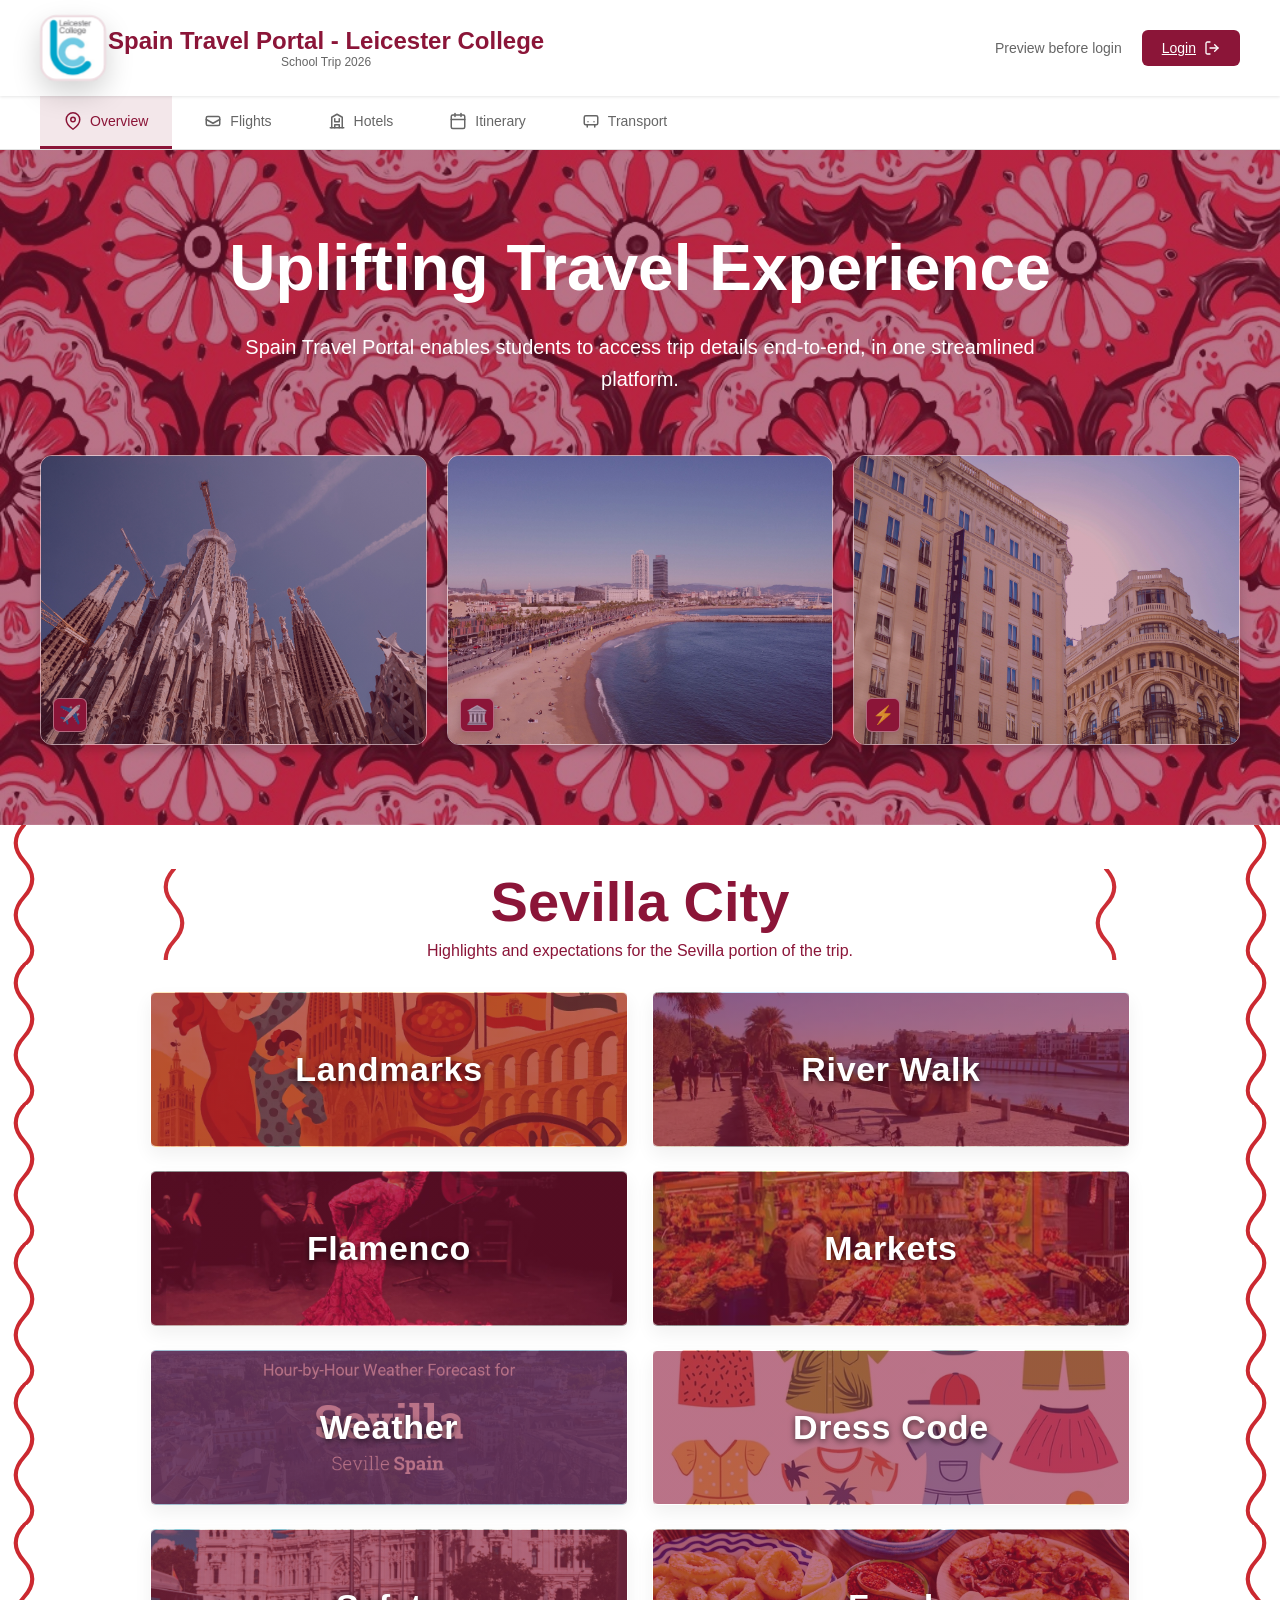
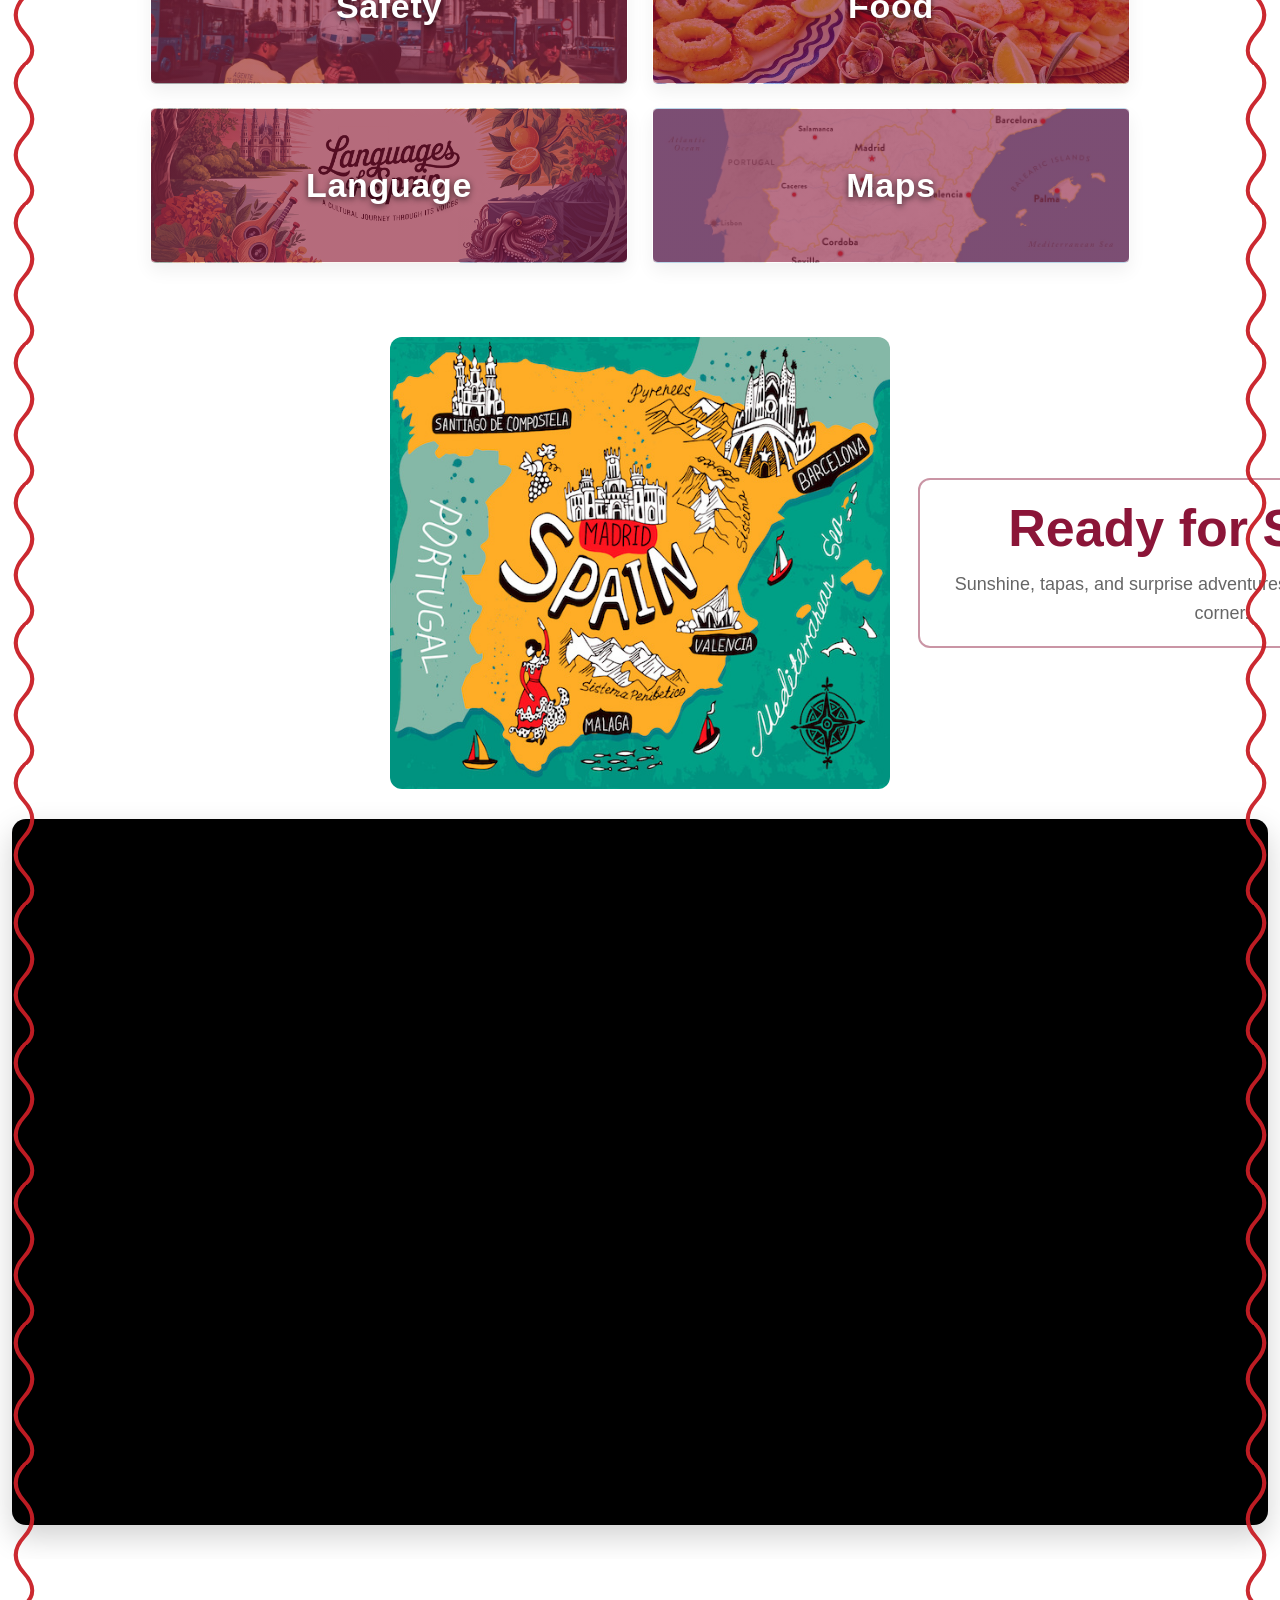
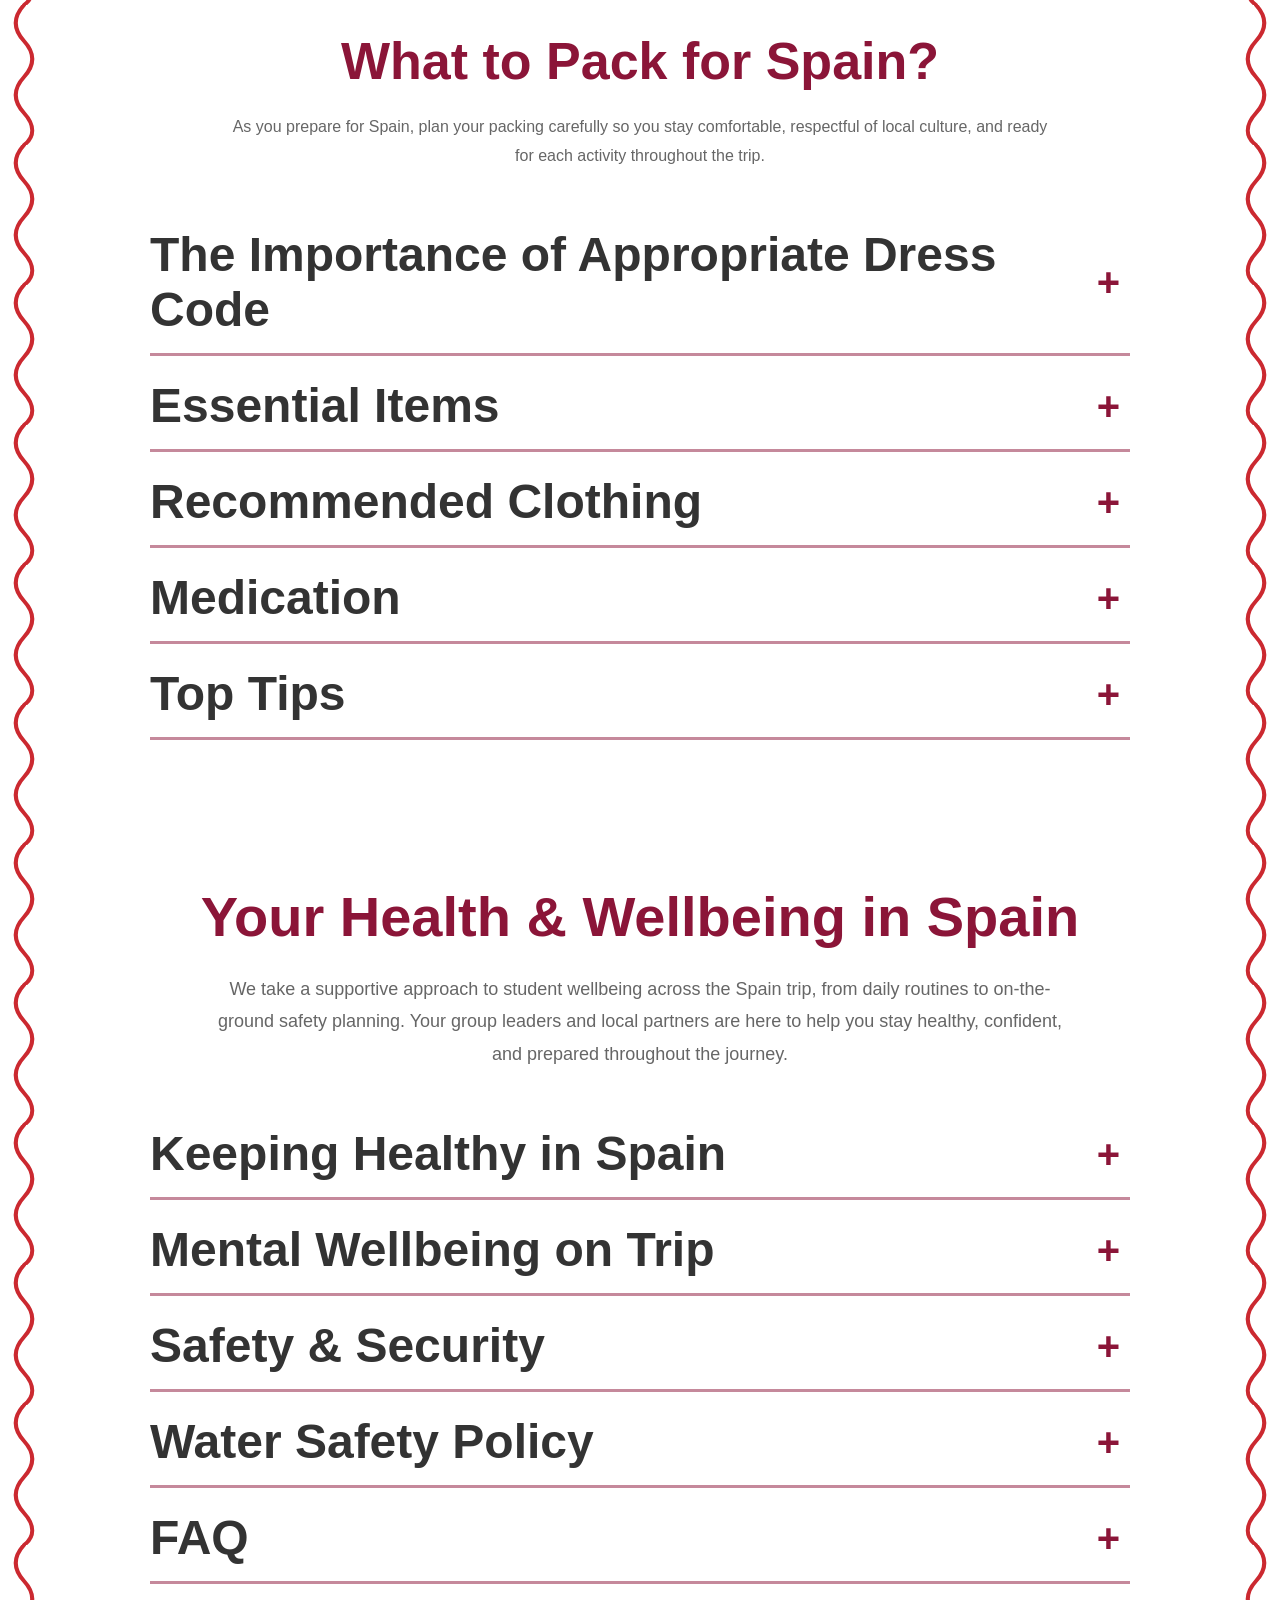
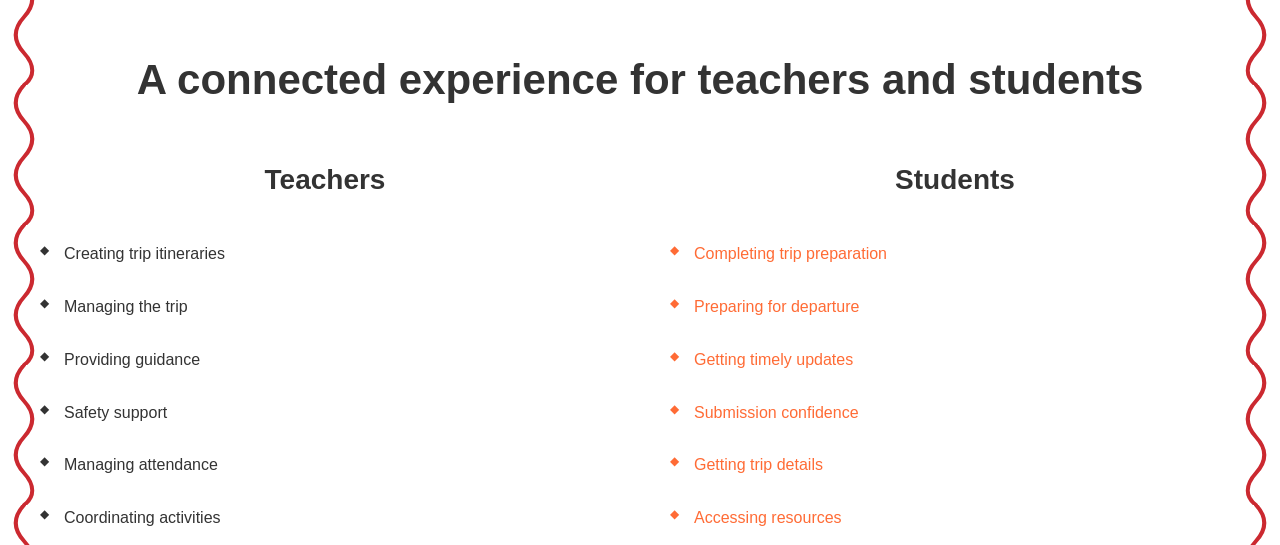
==== index.html @ a5a1e56f "Merge branch 'main' of https://github.com/184ladno/gvrdgd" ====
<!DOCTYPE html>
<!DOCTYPE html>
<html lang="en">
<head>
    <meta charset="UTF-8">
    <meta name="viewport" content="width=device-width, initial-scale=1.0">
    <title>Spain Travel Portal - Preview</title>
    <link rel="stylesheet" href="styles.css">
</head>
<body class="portal-page public-portal">
    <header class="portal-header">
        <div class="header-left">
            <div class="logo">
                <img class="logo-image" src="pictures/LC%20Logo.JPG" alt="LC Logo">
                <div class="logo-text">
                    <h2>Spain Travel Portal - Leicester College</h2>
                    <p>School Trip 2026</p>
                </div>
            </div>
        </div>
        <div class="header-right">
            <span class="welcome-text">Preview before login</span>
            <a class="logout-button" href="login.html">
                Login
                <svg viewBox="0 0 24 24" fill="none" xmlns="http://www.w3.org/2000/svg">
                    <path d="M9 21H5C4.46957 21 3.96086 20.7893 3.58579 20.4142C3.21071 20.0391 3 19.5304 3 19V5C3 4.46957 3.21071 3.96086 3.58579 3.58579C3.96086 3.21071 4.46957 3 5 3H9" stroke="currentColor" stroke-width="2" stroke-linecap="round" stroke-linejoin="round"/>
                    <path d="M16 17L21 12L16 7" stroke="currentColor" stroke-width="2" stroke-linecap="round" stroke-linejoin="round"/>
                    <path d="M21 12H9" stroke="currentColor" stroke-width="2" stroke-linecap="round" stroke-linejoin="round"/>
                </svg>
            </a>
        </div>
    </header>

    <nav class="portal-nav">
        <button class="nav-item active" data-page="overview">
            <svg viewBox="0 0 24 24" fill="none" xmlns="http://www.w3.org/2000/svg">
                <path d="M21 10C21 17 12 23 12 23C12 23 3 17 3 10C3 7.61305 3.94821 5.32387 5.63604 3.63604C7.32387 1.94821 9.61305 1 12 1C14.3869 1 16.6761 1.94821 18.364 3.63604C20.0518 5.32387 21 7.61305 21 10Z" stroke="currentColor" stroke-width="2" stroke-linecap="round" stroke-linejoin="round"/>
                <path d="M12 13C13.6569 13 15 11.6569 15 10C15 8.34315 13.6569 7 12 7C10.3431 7 9 8.34315 9 10C9 11.6569 10.3431 13 12 13Z" stroke="currentColor" stroke-width="2" stroke-linecap="round" stroke-linejoin="round"/>
            </svg>
            Overview
        </button>
        <button class="nav-item" data-page="flights">
            <svg viewBox="0 0 24 24" fill="none" xmlns="http://www.w3.org/2000/svg">
                <path d="M21 16V8C21 6.9 20.1 6 19 6H5C3.9 6 3 6.9 3 8V16C3 17.1 3.9 18 5 18H19C20.1 18 21 17.1 21 16Z" stroke="currentColor" stroke-width="2" stroke-linecap="round" stroke-linejoin="round"/>
                <path d="M3 10L12 15L21 10" stroke="currentColor" stroke-width="2" stroke-linecap="round" stroke-linejoin="round"/>
            </svg>
            Flights
        </button>
        <button class="nav-item" data-page="hotels">
            <svg viewBox="0 0 24 24" fill="none" xmlns="http://www.w3.org/2000/svg">
                <path d="M3 21H21" stroke="currentColor" stroke-width="2" stroke-linecap="round" stroke-linejoin="round"/>
                <path d="M5 21V7L12 3L19 7V21" stroke="currentColor" stroke-width="2" stroke-linecap="round" stroke-linejoin="round"/>
                <path d="M9 9V13H15V9" stroke="currentColor" stroke-width="2" stroke-linecap="round" stroke-linejoin="round"/>
                <path d="M9 21V17H15V21" stroke="currentColor" stroke-width="2" stroke-linecap="round" stroke-linejoin="round"/>
            </svg>
            Hotels
        </button>
        <button class="nav-item" data-page="itinerary">
            <svg viewBox="0 0 24 24" fill="none" xmlns="http://www.w3.org/2000/svg">
                <rect x="3" y="4" width="18" height="18" rx="2" stroke="currentColor" stroke-width="2" stroke-linecap="round" stroke-linejoin="round"/>
                <path d="M16 2V6" stroke="currentColor" stroke-width="2" stroke-linecap="round" stroke-linejoin="round"/>
                <path d="M8 2V6" stroke="currentColor" stroke-width="2" stroke-linecap="round" stroke-linejoin="round"/>
                <path d="M3 10H21" stroke="currentColor" stroke-width="2" stroke-linecap="round" stroke-linejoin="round"/>
            </svg>
            Itinerary
        </button>
        <button class="nav-item" data-page="transport">
            <svg viewBox="0 0 24 24" fill="none" xmlns="http://www.w3.org/2000/svg">
                <rect x="3" y="5" width="18" height="12" rx="2" stroke="currentColor" stroke-width="2" stroke-linecap="round" stroke-linejoin="round"/>
                <path d="M7 17V20" stroke="currentColor" stroke-width="2" stroke-linecap="round" stroke-linejoin="round"/>
                <path d="M17 17V20" stroke="currentColor" stroke-width="2" stroke-linecap="round" stroke-linejoin="round"/>
                <circle cx="8" cy="13" r="1" fill="currentColor"/>
                <circle cx="16" cy="13" r="1" fill="currentColor"/>
            </svg>
            Transport
        </button>
    </nav>

    <main class="portal-main">
        <div id="overview" class="page-content active">
            <section class="hero-section">
                <div class="hero-content">
                    <h1 class="hero-title">Uplifting Travel Experience</h1>
                    <p class="hero-subtitle">Spain Travel Portal enables students to access trip details end-to-end, in one streamlined platform.</p>
                </div>

                <div class="image-grid">
                    <div class="grid-image">
                        <img src="images/spain.jpg" alt="Spain">
                        <button class="image-icon green-icon popup-trigger" type="button" data-title="Spain Highlights" data-body="Spain offers a mix of iconic architecture, historic cities, cultural experiences, and natural beauty, with top highlights including Barcelona, Madrid, Andalusia, and the northern coast.">✈️</button>
                    </div>
                    <div class="grid-image">
                        <img src="images/barcelona.jpg" alt="Barcelona">
                        <button class="image-icon blue-icon popup-trigger" type="button" data-title="Barcelona" data-body="Barcelona's highlights blend striking architecture, historic neighborhoods, vibrant markets, and sun-soaked beaches, offering visitors a rich cultural and sensory experience.Barcelona is Spain's most visited city, and it's not hard to see why – the historic capital of Catalonia is packed with galleries, museums, attractions and an incredible food scene. Set between the mountains and sea, the city is celebrated for its unique architecture, thriving nightlife and urban beaches. Start planning your visit with our guide to the best things to do in Barcelona.">🏛️</button>
                    </div>
                    <div class="grid-image">
                        <img src="images/madrid.jpg" alt="Madrid">
                        <button class="image-icon yellow-icon popup-trigger" type="button" data-title="Madrid" data-body="Madrid offers a wealth of cultural, historical, and artistic attractions beyond football, making it a vibrant destination for museums, royal palaces, and picturesque neighborhoods.">⚡</button>
                    </div>
                </div>
            </section>

            <section class="sevilla-section">
                <div class="page-header">
                    <h1>Sevilla City</h1>
                    <p>Highlights and expectations for the Sevilla portion of the trip.</p>
                </div>
                <div class="sevilla-actions">
                    <button class="sevilla-button landmarks-button popup-trigger" type="button" data-title="Sevilla Landmarks" data-body="">Landmarks</button>
                    <button class="sevilla-button river-walk-button popup-trigger" type="button" data-title="River Walk" data-body="Walking the river is also a journey through Seville’s history, seeing how the river shaped trade, exploration, and urban development. Highlights include the departure point for Magellan’s circumnavigation of the Earth, as well as traces of Islamic, Roman, and Christian heritage along the banks.&#10;The Guadalquivir River is central to Seville’s history, dating back to Roman times when it was known as Betis and helped establish the city as a major trade hub. Walking along the river allows visitors to experience both Seville’s rich heritage and its vibrant modern life, with opportunities to see architecture spanning from Arab fortresses to 20th-century urban developments ">River Walk</button>
                    <button class="sevilla-button flamenco-button popup-trigger" type="button" data-title="Flamenco" data-body="Today, flamenco continues to evolve globally, mixing traditional and modern styles, but it remains a living cultural expression of passion, identity, and human emotion, celebrated for its vibrant music, dance, and rhythm.💃🏻" data-video="https://www.youtube.com/watch?v=sFUC5ROtN8M">Flamenco</button>
                    <button class="sevilla-button markets-button popup-trigger" type="button" data-title="Markets" data-body="Seville's markets offer a vibrant mix of local produce, crafts, and culinary delights, providing a glimpse into the city's rich culture and daily life." data-link="https://visit-seville.com/a-guide-to-the-best-markets-in-seville/" data-link-text="A day of shopping at Spain’s most famous street markets">Markets</button>
                    <button class="sevilla-button weather-button popup-trigger" type="button" data-title="Weather" data-body="Seville experiences summer highs of 35–40°C (95–104°F) and mild winters averaging 16–18°C (60–64°F) during the day. Rainfall is mostly in autumn and winter, totaling around 500 mm (20 inches) annually, while summers are almost rain-free. The city enjoys over 3,000 hours of sunshine per year, making it one of Europe’s sunniest locations. Humidity is low in summer, giving a dry heat, and higher in winter. Spring and autumn are the most comfortable seasons for outdoor activities, while summer can be extremely hot." data-link="https://www.sunheron.com/europe/spain/andalusia/seville-weather-climate/" data-link-text="Track the weather hour by hour!">Weather</button>
                    <button class="sevilla-button dress-code-button popup-trigger" type="button" data-title="Dress Code" data-body="• Workwear – you must wear your work boots trousers/ overalls, PPE for your placement. If your visit is in the summer, then work shorts can be worn&#10;• Outside of work make sure you keep your tops on especially when you are out and about. You can take tops off if you are at the beach.&#10;• If visiting religious buildings make sure that you have your shoulders covered ">Dress Code</button>
                    <button class="sevilla-button safety-button popup-trigger" type="button" data-title="Safety" data-body="Spain has low rates of violent crime, but petty theft such as pickpocketing and bag-snatching occurs in tourist areas, particularly in cities like Barcelona, Madrid, and Seville&#10; To stay safe:&#10; Keep valuables in a secure money belt or inside jacket pocket.&#10;Avoid leaving bags unattended at restaurants, airports, or public transport.&#10;Be aware of scams, including fake police or taxis &#10;Blend in with locals to avoid drawing attention as a tourist." data-emergency="Dial 112 for emergencies anywhere in Spain; 091 for police and 061 for ambulance.">Safety</button>
                    <button class="sevilla-button food-button popup-trigger" type="button" data-title="Food" data-body="Working in small groups is a really good way to make your money go further. Below is a list of example easy meals you can make in your apartments or the hostels. For cooking ideas and simple recipes use the BBC food website."  data-image1="images/food/stir-fry.jpg" data-image2="images/food/pizza.jpg" data-image3="images/food/pesto-pasta.jpg" data-image4="images/food/fajitas.jpg" data-image5="images/food/bolognaise.jpg" data-link="https://www.bbc.co.uk/food/collections/quick_dinner_recipes">Food</button>
                    <button class="sevilla-button language-button popup-trigger" type="button" data-title="Language" data-body="Spanish key phrases to learn:&#10;• Hello – Hola&#10;• Please – Por favour&#10;• Thank you – Gracias&#10;• Goodbye – Adios&#10;• I want – Yo quiero&#10;• How much – Cuanto cuesta ." data-link="https://www.duolingo.com/course/es/en/Learn-Spanish" data-link-text="Learn Spanish with duolingo">Language</button>
                    <button class="sevilla-button maps-button popup-trigger" type="button" data-title="Maps" data-body="Use the shared map pin for check-ins, do not forget to share your location with your teachers and friends">Maps</button>
                </div>
            </section>

            <section class="ready-spain-section">
                <div class="ready-spain-container">
                    <div class="ready-spain-image">
                        <img src="images/shutterstock_383523706-copia.jpg" alt="Ready for Spain">
                    </div>
                    <div class="ready-spain-text">
                        <h2>Ready for Spain?</h2>
                        <p class="ready-spain-note">Sunshine, tapas, and surprise adventures are waiting around every corner.</p>
                    </div>
                </div>
            </section>

            <section class="ready-video-section">
                <div class="ready-video-container">
                    <iframe
                        src="https://www.youtube.com/embed/4Inp_cUxwKo?start=176"
                        title="Spain Travel Video"
                        loading="lazy"
                        allow="accelerometer; autoplay; clipboard-write; encrypted-media; gyroscope; picture-in-picture; web-share"
                        referrerpolicy="strict-origin-when-cross-origin"
                        allowfullscreen>
                    </iframe>
                </div>
            </section>

            <section class="packing-guide-section">
                <div class="packing-guide-container">
                    <h2>What to Pack for Spain?</h2>
                    <p class="packing-guide-intro">As you prepare for Spain, plan your packing carefully so you stay comfortable, respectful of local culture, and ready for each activity throughout the trip.</p>

                    <details class="packing-item">
                        <summary>The Importance of Appropriate Dress Code</summary>
                        <div class="packing-item-content">
                            <p>Choose modest and practical clothing for school activities and cultural visits. Bring layers so you can adapt from cooler mornings to warmer afternoons.</p>
                        </div>
                    </details>

                    <details class="packing-item">
                        <summary>Essential Items</summary>
                        <div class="packing-item-content">
                            <p>• Toothpaste<br>• Toothbrush<br>• Deodorant<br>• Towels x2 (one for beach one for shower)<br>• Suncream and after-sun<br>• Shampoo and conditioner<br>• Shower gel/wash<br>• Mosquito repellent and afterbite<br>• Brush/comb<br>• Face wash<br>• Personal products<br>• Medication </p>
                        </div>
                    </details>

                    <details class="packing-item">
                        <summary>Recommended Clothing</summary>
                        <div class="packing-item-content">
                            <p>• Underwear<br>• Socks<br>• Work clothes<br>• Shorts (depending on the time of year)<br>• Tops (bring a variety depending on the time of year you are travelling)<br>• Bottoms<br>• Sleepwear<br>• Jumpers/hoodies (depending on the time of the year)<br>• Jacket<br>• Swimwear<br>• Hat<br>• Trainers<br>• Sliders/flip-flops </p>
                        </div>
                    </details>

                    <details class="packing-item">
                        <summary>Medication</summary>
                        <div class="packing-item-content">
                            <p>Carry prescribed medication in original packaging and keep a copy of medical details and emergency contacts with you.</p>
                        </div>
                    </details>

                    <details class="packing-item">
                        <summary>Top Tips</summary>
                        <div class="packing-item-content">
                            <p>Pack light, label your belongings, keep valuables secure, and prepare one checklist before departure day.</p>
                        </div>
                    </details>
                </div>
            </section>

            <section class="spain-wellbeing-section">
                <div class="spain-wellbeing-container">
                    <h2>Your Health &amp; Wellbeing in Spain</h2>
                    <p class="spain-wellbeing-intro">We take a supportive approach to student wellbeing across the Spain trip, from daily routines to on-the-ground safety planning. Your group leaders and local partners are here to help you stay healthy, confident, and prepared throughout the journey.</p>

                    <details class="spain-wellbeing-item">
                        <summary>Keeping Healthy in Spain</summary>
                        <div class="spain-wellbeing-item-content">
                            <p>Stay hydrated, use sun protection, and keep a steady sleep routine so you can enjoy each activity with energy and focus.</p>
                        </div>
                    </details>

                    <details class="spain-wellbeing-item">
                        <summary>Mental Wellbeing on Trip</summary>
                        <div class="spain-wellbeing-item-content">
                            <p>Travel can feel intense at times. Speak with staff early if you feel overwhelmed so we can provide support and practical guidance.</p>
                        </div>
                    </details>

                    <details class="spain-wellbeing-item">
                        <summary>Safety &amp; Security</summary>
                        <div class="spain-wellbeing-item-content">
                            <p>Keep valuables secure, stay with your group, and follow meeting points and check-in times shared by your trip leaders.</p>
                        </div>
                    </details>

                    <details class="spain-wellbeing-item">
                        <summary>Water Safety Policy</summary>
                        <div class="spain-wellbeing-item-content">
                            <p>Only join approved water-based activities with supervision, and always follow local guidance and instructor safety rules.</p>
                        </div>
                    </details>

                    <details class="spain-wellbeing-item">
                        <summary>FAQ</summary>
                        <div class="spain-wellbeing-item-content">
                            <p>Questions about medication, wellbeing support, or daily procedures can be raised anytime with staff before and during the trip.</p>
                        </div>
                    </details>
                </div>
            </section>

            <section class="connected-section">
                <h2 class="section-heading">A connected experience for teachers and students</h2>
                <div class="two-columns">
                    <div class="column teachers-column">
                        <h3>Teachers</h3>
                        <ul class="feature-list">
                            <li>Creating trip itineraries</li>
                            <li>Managing the trip</li>
                            <li>Providing guidance</li>
                            <li>Safety support</li>
                            <li>Managing attendance</li>
                            <li>Coordinating activities</li>
                        </ul>
                    </div>
                    <div class="column students-column">
                        <h3>Students</h3>
                        <ul class="feature-list">
                            <li>Completing trip preparation</li>
                            <li>Preparing for departure</li>
                            <li>Getting timely updates</li>
                            <li>Submission confidence</li>
                            <li>Getting trip details</li>
                            <li>Accessing resources</li>
                        </ul>
                    </div>
                </div>
            </section>
        </div>

        <div id="flights" class="page-content">
            <div class="page-header">
                <h1>Flight Details</h1>
                <p>Your complete flight itinerary for the Spain School Trip 2026</p>
            </div>

            <div class="flights-container">
                <div class="flight-card">
                    <div class="flight-header">
                        <div class="flight-icon blue">
                            <svg viewBox="0 0 24 24" fill="none" xmlns="http://www.w3.org/2000/svg">
                                <path d="M21 16V8C21 6.9 20.1 6 19 6H5C3.9 6 3 6.9 3 8V16C3 17.1 3.9 18 5 18H19C20.1 18 21 17.1 21 16Z" stroke="currentColor" stroke-width="2" stroke-linecap="round" stroke-linejoin="round"/>
                                <path d="M3 10L12 15L21 10" stroke="currentColor" stroke-width="2" stroke-linecap="round" stroke-linejoin="round"/>
                            </svg>
                        </div>
                        <div class="flight-title">
                            <h2>Outbound Flight</h2>
                            <p class="flight-date">June 15, 2026</p>
                        </div>
                    </div>
                    <div class="flight-details">
                        <div class="flight-route">
                            <div class="route-point">
                                <div class="route-time">09:30</div>
                                <div class="route-location">
                                    <strong>London Heathrow (LHR)</strong>
                                    <p>Terminal 5</p>
                                </div>
                            </div>
                            <div class="route-line">
                                <div class="route-duration">2h 35m</div>
                            </div>
                            <div class="route-point">
                                <div class="route-time">13:05</div>
                                <div class="route-location">
                                    <strong>Barcelona El Prat (BCN)</strong>
                                    <p>Terminal 1</p>
                                </div>
                            </div>
                        </div>
                        <div class="flight-info">
                            <div class="info-item">
                                <span class="info-label">Flight Number:</span>
                                <span class="info-value">BA 478</span>
                            </div>
                            <div class="info-item">
                                <span class="info-label">Aircraft:</span>
                                <span class="info-value">Airbus A320</span>
                            </div>
                            <div class="info-item">
                                <span class="info-label">Seat Assignment:</span>
                                <span class="info-value">Check-in opens 24h before</span>
                            </div>
                        </div>
                    </div>
                </div>

                <div class="flight-card">
                    <div class="flight-header">
                        <div class="flight-icon orange">
                            <svg viewBox="0 0 24 24" fill="none" xmlns="http://www.w3.org/2000/svg">
                                <path d="M21 16V8C21 6.9 20.1 6 19 6H5C3.9 6 3 6.9 3 8V16C3 17.1 3.9 18 5 18H19C20.1 18 21 17.1 21 16Z" stroke="currentColor" stroke-width="2" stroke-linecap="round" stroke-linejoin="round"/>
                                <path d="M3 10L12 15L21 10" stroke="currentColor" stroke-width="2" stroke-linecap="round" stroke-linejoin="round"/>
                            </svg>
                        </div>
                        <div class="flight-title">
                            <h2>Return Flight</h2>
                            <p class="flight-date">June 22, 2026</p>
                        </div>
                    </div>
                    <div class="flight-details">
                        <div class="flight-route">
                            <div class="route-point">
                                <div class="route-time">20:20</div>
                                <div class="route-location">
                                    <strong>Madrid Barajas (MAD)</strong>
                                    <p>Terminal 4</p>
                                </div>
                            </div>
                            <div class="route-line">
                                <div class="route-duration">2h 25m</div>
                            </div>
                            <div class="route-point">
                                <div class="route-time">22:45</div>
                                <div class="route-location">
                                    <strong>London Heathrow (LHR)</strong>
                                    <p>Terminal 5</p>
                                </div>
                            </div>
                        </div>
                        <div class="flight-info">
                            <div class="info-item">
                                <span class="info-label">Flight Number:</span>
                                <span class="info-value">BA 491</span>
                            </div>
                            <div class="info-item">
                                <span class="info-label">Aircraft:</span>
                                <span class="info-value">Airbus A320</span>
                            </div>
                            <div class="info-item">
                                <span class="info-label">Seat Assignment:</span>
                                <span class="info-value">Check-in opens 24h before</span>
                            </div>
                        </div>
                    </div>
                </div>
            </div>

            <div class="flight-notes">
                <h3>Important Flight Information</h3>
                <ul>
                    <li>Please arrive at the airport at least 3 hours before departure</li>
                    <li>Online check-in opens 24 hours before your flight</li>
                    <li>Baggage allowance: 1 carry-on bag (max 10kg) + 1 checked bag (max 23kg)</li>
                    <li>All students must travel with valid ID (passport or national ID card)</li>
                </ul>
            </div>
        </div>

        <div id="hotels" class="page-content">
            <div class="page-header">
                <h1>Hotel Accommodation</h1>
                <p>Your accommodation details for Barcelona and Madrid</p>
            </div>

            <div class="hotels-container">
                <div class="hotel-card">
                    <div class="hotel-image barcelona-hotel" style="background-image: url('images/barcelona.jpg');"></div>
                    <div class="hotel-content">
                        <div class="hotel-header">
                            <div class="hotel-icon purple">
                                <svg viewBox="0 0 24 24" fill="none" xmlns="http://www.w3.org/2000/svg">
                                    <path d="M3 21H21" stroke="currentColor" stroke-width="2" stroke-linecap="round" stroke-linejoin="round"/>
                                    <path d="M5 21V7L12 3L19 7V21" stroke="currentColor" stroke-width="2" stroke-linecap="round" stroke-linejoin="round"/>
                                    <path d="M9 9V13H15V9" stroke="currentColor" stroke-width="2" stroke-linecap="round" stroke-linejoin="round"/>
                                    <path d="M9 21V17H15V21" stroke="currentColor" stroke-width="2" stroke-linecap="round" stroke-linejoin="round"/>
                                </svg>
                            </div>
                            <div>
                                <h2>Hotel Barcelona Center</h2>
                                <p class="hotel-location">Barcelona, Spain</p>
                            </div>
                        </div>
                        <div class="hotel-details">
                            <div class="hotel-period">
                                <strong>Stay Period:</strong> June 15 - June 18, 2026 (3 nights)
                            </div>
                            <div class="hotel-info-grid">
                                <div class="hotel-info-item">
                                    <span class="info-label">Address:</span>
                                    <span class="info-value">Carrer de la Diputació, 142, 08015 Barcelona</span>
                                </div>
                                <div class="hotel-info-item">
                                    <span class="info-label">Check-in:</span>
                                    <span class="info-value">15:00</span>
                                </div>
                                <div class="hotel-info-item">
                                    <span class="info-label">Check-out:</span>
                                    <span class="info-value">11:00</span>
                                </div>
                                <div class="hotel-info-item">
                                    <span class="info-label">Room Type:</span>
                                    <span class="info-value">Triple rooms (3 students per room)</span>
                                </div>
                                <div class="hotel-info-item">
                                    <span class="info-label">Amenities:</span>
                                    <span class="info-value">Free WiFi, Breakfast included, 24/7 reception</span>
                                </div>
                                <div class="hotel-info-item">
                                    <span class="info-label">Contact:</span>
                                    <span class="info-value">+34 93 123 4567</span>
                                </div>
                            </div>
                        </div>
                    </div>
                </div>

                <div class="hotel-card">
                    <div class="hotel-image madrid-hotel" style="background-image: url('images/madrid.jpg');"></div>
                    <div class="hotel-content">
                        <div class="hotel-header">
                            <div class="hotel-icon purple">
                                <svg viewBox="0 0 24 24" fill="none" xmlns="http://www.w3.org/2000/svg">
                                    <path d="M3 21H21" stroke="currentColor" stroke-width="2" stroke-linecap="round" stroke-linejoin="round"/>
                                    <path d="M5 21V7L12 3L19 7V21" stroke="currentColor" stroke-width="2" stroke-linecap="round" stroke-linejoin="round"/>
                                    <path d="M9 9V13H15V9" stroke="currentColor" stroke-width="2" stroke-linecap="round" stroke-linejoin="round"/>
                                    <path d="M9 21V17H15V21" stroke="currentColor" stroke-width="2" stroke-linecap="round" stroke-linejoin="round"/>
                                </svg>
                            </div>
                            <div>
                                <h2>Hotel Madrid Central</h2>
                                <p class="hotel-location">Madrid, Spain</p>
                            </div>
                        </div>
                        <div class="hotel-details">
                            <div class="hotel-period">
                                <strong>Stay Period:</strong> June 18 - June 22, 2026 (4 nights)
                            </div>
                            <div class="hotel-info-grid">
                                <div class="hotel-info-item">
                                    <span class="info-label">Address:</span>
                                    <span class="info-value">Calle de Gran Vía, 45, 28013 Madrid</span>
                                </div>
                                <div class="hotel-info-item">
                                    <span class="info-label">Check-in:</span>
                                    <span class="info-value">15:00</span>
                                </div>
                                <div class="hotel-info-item">
                                    <span class="info-label">Check-out:</span>
                                    <span class="info-value">11:00</span>
                                </div>
                                <div class="hotel-info-item">
                                    <span class="info-label">Room Type:</span>
                                    <span class="info-value">Triple rooms (3 students per room)</span>
                                </div>
                                <div class="hotel-info-item">
                                    <span class="info-label">Amenities:</span>
                                    <span class="info-value">Free WiFi, Breakfast included, Fitness center</span>
                                </div>
                                <div class="hotel-info-item">
                                    <span class="info-label">Contact:</span>
                                    <span class="info-value">+34 91 987 6543</span>
                                </div>
                            </div>
                        </div>
                    </div>
                </div>
            </div>

            <div class="hotel-notes">
                <h3>Hotel Guidelines</h3>
                <ul>
                    <li>Room assignments will be provided upon check-in</li>
                    <li>Breakfast is served daily from 7:00 AM to 10:00 AM</li>
                    <li>Quiet hours are from 10:00 PM to 7:00 AM</li>
                    <li>All rooms include private bathrooms and air conditioning</li>
                    <li>Lost key replacement fee: €25</li>
                </ul>
            </div>
        </div>

        <div id="itinerary" class="page-content">
            <div class="page-header">
                <h1>Daily Itinerary</h1>
                <p>Your complete day-by-day schedule for the Spain School Trip 2026</p>
            </div>

            <div class="itinerary-container">
                <div class="itinerary-day">
                    <div class="day-header">
                        <div class="day-number">Day 1</div>
                        <div class="day-info">
                            <h2>June 15 - Arrival in Barcelona</h2>
                            <p>Travel Day</p>
                        </div>
                    </div>
                    <div class="day-schedule">
                        <div class="schedule-item">
                            <div class="schedule-time">09:30</div>
                            <div class="schedule-content">
                                <strong>Departure from London Heathrow</strong>
                                <p>Flight BA 478 to Barcelona</p>
                            </div>
                        </div>
                        <div class="schedule-item">
                            <div class="schedule-time">13:05</div>
                            <div class="schedule-content">
                                <strong>Arrival in Barcelona</strong>
                                <p>Transfer to Hotel Barcelona Center</p>
                            </div>
                        </div>
                        <div class="schedule-item">
                            <div class="schedule-time">15:00</div>
                            <div class="schedule-content">
                                <strong>Hotel Check-in</strong>
                                <p>Room assignments and orientation</p>
                            </div>
                        </div>
                        <div class="schedule-item">
                            <div class="schedule-time">18:00</div>
                            <div class="schedule-content">
                                <strong>Welcome Dinner</strong>
                                <p>Group dinner at hotel restaurant</p>
                            </div>
                        </div>
                    </div>
                </div>

                <div class="itinerary-day">
                    <div class="day-header">
                        <div class="day-number">Day 2</div>
                        <div class="day-info">
                            <h2>June 16 - Barcelona City Tour</h2>
                            <p>Gothic Quarter & Sagrada Familia</p>
                        </div>
                    </div>
                    <div class="day-schedule">
                        <div class="schedule-item">
                            <div class="schedule-time">08:00</div>
                            <div class="schedule-content">
                                <strong>Breakfast</strong>
                                <p>Hotel restaurant</p>
                            </div>
                        </div>
                        <div class="schedule-item">
                            <div class="schedule-time">09:30</div>
                            <div class="schedule-content">
                                <strong>Gothic Quarter Walking Tour</strong>
                                <p>Guided tour of historic Barcelona</p>
                            </div>
                        </div>
                        <div class="schedule-item">
                            <div class="schedule-time">14:00</div>
                            <div class="schedule-content">
                                <strong>Lunch Break</strong>
                                <p>Free time for lunch</p>
                            </div>
                        </div>
                        <div class="schedule-item">
                            <div class="schedule-time">15:30</div>
                            <div class="schedule-content">
                                <strong>Sagrada Familia Visit</strong>
                                <p>Guided tour of Gaudí's masterpiece</p>
                            </div>
                        </div>
                        <div class="schedule-item">
                            <div class="schedule-time">19:00</div>
                            <div class="schedule-content">
                                <strong>Dinner</strong>
                                <p>Group dinner</p>
                            </div>
                        </div>
                    </div>
                </div>

                <div class="itinerary-day">
                    <div class="day-header">
                        <div class="day-number">Day 3</div>
                        <div class="day-info">
                            <h2>June 17 - Park Güell & Camp Nou</h2>
                            <p>Gaudí & Football</p>
                        </div>
                    </div>
                    <div class="day-schedule">
                        <div class="schedule-item">
                            <div class="schedule-time">08:00</div>
                            <div class="schedule-content">
                                <strong>Breakfast</strong>
                                <p>Hotel restaurant</p>
                            </div>
                        </div>
                        <div class="schedule-item">
                            <div class="schedule-time">10:00</div>
                            <div class="schedule-content">
                                <strong>Park Güell</strong>
                                <p>Explore Gaudí's colorful park</p>
                            </div>
                        </div>
                        <div class="schedule-item">
                            <div class="schedule-time">14:00</div>
                            <div class="schedule-content">
                                <strong>Lunch</strong>
                                <p>Free time</p>
                            </div>
                        </div>
                        <div class="schedule-item">
                            <div class="schedule-time">16:00</div>
                            <div class="schedule-content">
                                <strong>Camp Nou Stadium Tour</strong>
                                <p>FC Barcelona museum and stadium</p>
                            </div>
                        </div>
                        <div class="schedule-item">
                            <div class="schedule-time">18:00</div>
                            <div class="schedule-content">
                                <strong>Barceloneta Beach</strong>
                                <p>Relaxation time at the beach</p>
                            </div>
                        </div>
                        <div class="schedule-item">
                            <div class="schedule-time">21:00</div>
                            <div class="schedule-content">
                                <strong>Magic Fountain Show</strong>
                                <p>Evening light and music show</p>
                            </div>
                        </div>
                    </div>
                </div>

                <div class="itinerary-day">
                    <div class="day-header">
                        <div class="day-number">Day 4</div>
                        <div class="day-info">
                            <h2>June 18 - Travel to Madrid</h2>
                            <p>High-Speed Train Journey</p>
                        </div>
                    </div>
                    <div class="day-schedule">
                        <div class="schedule-item">
                            <div class="schedule-time">08:00</div>
                            <div class="schedule-content">
                                <strong>Breakfast & Check-out</strong>
                                <p>Hotel Barcelona Center</p>
                            </div>
                        </div>
                        <div class="schedule-item">
                            <div class="schedule-time">10:30</div>
                            <div class="schedule-content">
                                <strong>High-Speed Train to Madrid</strong>
                                <p>AVE train from Barcelona Sants</p>
                            </div>
                        </div>
                        <div class="schedule-item">
                            <div class="schedule-time">13:30</div>
                            <div class="schedule-content">
                                <strong>Arrival in Madrid</strong>
                                <p>Transfer to Hotel Madrid Central</p>
                            </div>
                        </div>
                        <div class="schedule-item">
                            <div class="schedule-time">15:00</div>
                            <div class="schedule-content">
                                <strong>Hotel Check-in</strong>
                                <p>Room assignments</p>
                            </div>
                        </div>
                        <div class="schedule-item">
                            <div class="schedule-time">16:00</div>
                            <div class="schedule-content">
                                <strong>Free Afternoon</strong>
                                <p>Explore Madrid city center</p>
                            </div>
                        </div>
                        <div class="schedule-item">
                            <div class="schedule-time">19:00</div>
                            <div class="schedule-content">
                                <strong>Welcome Dinner</strong>
                                <p>Traditional Spanish cuisine</p>
                            </div>
                        </div>
                    </div>
                </div>

                <div class="itinerary-day">
                    <div class="day-header">
                        <div class="day-number">Day 5</div>
                        <div class="day-info">
                            <h2>June 19 - Royal Palace & Prado Museum</h2>
                            <p>Royal Heritage & Art</p>
                        </div>
                    </div>
                    <div class="day-schedule">
                        <div class="schedule-item">
                            <div class="schedule-time">08:00</div>
                            <div class="schedule-content">
                                <strong>Breakfast</strong>
                                <p>Hotel restaurant</p>
                            </div>
                        </div>
                        <div class="schedule-item">
                            <div class="schedule-time">10:00</div>
                            <div class="schedule-content">
                                <strong>Royal Palace Official Tour</strong>
                                <p>Guided tour of the official residence</p>
                            </div>
                        </div>
                        <div class="schedule-item">
                            <div class="schedule-time">13:00</div>
                            <div class="schedule-content">
                                <strong>Lunch Break</strong>
                                <p>Free time</p>
                            </div>
                        </div>
                        <div class="schedule-item">
                            <div class="schedule-time">15:00</div>
                            <div class="schedule-content">
                                <strong>Prado Museum</strong>
                                <p>World-renowned art collection</p>
                            </div>
                        </div>
                        <div class="schedule-item">
                            <div class="schedule-time">18:00</div>
                            <div class="schedule-content">
                                <strong>Free Evening</strong>
                                <p>Explore Madrid's nightlife</p>
                            </div>
                        </div>
                    </div>
                </div>

                <div class="itinerary-day">
                    <div class="day-header">
                        <div class="day-number">Day 6</div>
                        <div class="day-info">
                            <h2>June 20 - Santiago Bernabéu & Flamenco</h2>
                            <p>Football & Culture</p>
                        </div>
                    </div>
                    <div class="day-schedule">
                        <div class="schedule-item">
                            <div class="schedule-time">08:00</div>
                            <div class="schedule-content">
                                <strong>Breakfast</strong>
                                <p>Hotel restaurant</p>
                            </div>
                        </div>
                        <div class="schedule-item">
                            <div class="schedule-time">10:00</div>
                            <div class="schedule-content">
                                <strong>Santiago Bernabéu Stadium</strong>
                                <p>Real Madrid stadium tour</p>
                            </div>
                        </div>
                        <div class="schedule-item">
                            <div class="schedule-time">14:00</div>
                            <div class="schedule-content">
                                <strong>Lunch</strong>
                                <p>Free time</p>
                            </div>
                        </div>
                        <div class="schedule-item">
                            <div class="schedule-time">16:00</div>
                            <div class="schedule-content">
                                <strong>Free Afternoon</strong>
                                <p>Shopping and exploration</p>
                            </div>
                        </div>
                        <div class="schedule-item">
                            <div class="schedule-time">20:00</div>
                            <div class="schedule-content">
                                <strong>Traditional Flamenco Show</strong>
                                <p>Evening cultural performance</p>
                            </div>
                        </div>
                    </div>
                </div>

                <div class="itinerary-day">
                    <div class="day-header">
                        <div class="day-number">Day 7</div>
                        <div class="day-info">
                            <h2>June 21 - Day Trip to Toledo</h2>
                            <p>Historic City Excursion</p>
                        </div>
                    </div>
                    <div class="day-schedule">
                        <div class="schedule-item">
                            <div class="schedule-time">07:30</div>
                            <div class="schedule-content">
                                <strong>Early Breakfast</strong>
                                <p>Hotel restaurant</p>
                            </div>
                        </div>
                        <div class="schedule-item">
                            <div class="schedule-time">09:00</div>
                            <div class="schedule-content">
                                <strong>Departure for Toledo</strong>
                                <p>Bus journey to historic city</p>
                            </div>
                        </div>
                        <div class="schedule-item">
                            <div class="schedule-time">10:30</div>
                            <div class="schedule-content">
                                <strong>Arrival in Toledo</strong>
                                <p>Guided walking tour</p>
                            </div>
                        </div>
                        <div class="schedule-item">
                            <div class="schedule-time">13:00</div>
                            <div class="schedule-content">
                                <strong>Lunch in Toledo</strong>
                                <p>Traditional Spanish lunch</p>
                            </div>
                        </div>
                        <div class="schedule-item">
                            <div class="schedule-time">15:00</div>
                            <div class="schedule-content">
                                <strong>Free Exploration</strong>
                                <p>Visit Toledo Cathedral, Alcázar</p>
                            </div>
                        </div>
                        <div class="schedule-item">
                            <div class="schedule-time">18:00</div>
                            <div class="schedule-content">
                                <strong>Return to Madrid</strong>
                                <p>Bus journey back</p>
                            </div>
                        </div>
                        <div class="schedule-item">
                            <div class="schedule-time">20:00</div>
                            <div class="schedule-content">
                                <strong>Farewell Dinner</strong>
                                <p>Final group dinner</p>
                            </div>
                        </div>
                    </div>
                </div>

                <div class="itinerary-day">
                    <div class="day-header">
                        <div class="day-number">Day 8</div>
                        <div class="day-info">
                            <h2>June 22 - Departure</h2>
                            <p>Return to London</p>
                        </div>
                    </div>
                    <div class="day-schedule">
                        <div class="schedule-item">
                            <div class="schedule-time">08:00</div>
                            <div class="schedule-content">
                                <strong>Breakfast & Check-out</strong>
                                <p>Hotel Madrid Central</p>
                            </div>
                        </div>
                        <div class="schedule-item">
                            <div class="schedule-time">10:00</div>
                            <div class="schedule-content">
                                <strong>Transfer to Airport</strong>
                                <p>Madrid Barajas Airport</p>
                            </div>
                        </div>
                        <div class="schedule-item">
                            <div class="schedule-time">20:20</div>
                            <div class="schedule-content">
                                <strong>Departure Flight</strong>
                                <p>Flight BA 491 to London</p>
                            </div>
                        </div>
                        <div class="schedule-item">
                            <div class="schedule-time">22:45</div>
                            <div class="schedule-content">
                                <strong>Arrival in London</strong>
                                <p>London Heathrow Airport</p>
                            </div>
                        </div>
                    </div>
                </div>
            </div>
        </div>

        <div id="transport" class="page-content">
            <div class="page-header">
                <h1>Transport Information</h1>
                <p>All local and intercity transport details during your trip</p>
            </div>

            <div class="transport-grid">
                <div class="transport-card">
                    <h2>Intercity Travel</h2>
                    <ul class="transport-list">
                        <li>Route: Barcelona Sants to Madrid Atocha (AVE high-speed train)</li>
                        <li>Departure: June 18 at 10:30</li>
                        <li>Arrival: June 18 at 13:30</li>
                    </ul>
                </div>

                <div class="transport-card">
                    <h2>City Movement</h2>
                    <ul class="transport-list">
                        <li>Primary mode: pre-booked group coach for major activities</li>
                        <li>Walking routes are used for city-center landmarks</li>
                        <li>Students must stay with assigned group and teacher at all times</li>
                    </ul>
                    <div class="transport-video">
                        <iframe
                            src="https://www.youtube.com/embed/fPhkVOWIE_k"
                            title="City Movement Video"
                            loading="lazy"
                            allow="accelerometer; autoplay; clipboard-write; encrypted-media; gyroscope; picture-in-picture; web-share"
                            referrerpolicy="strict-origin-when-cross-origin"
                            allowfullscreen>
                        </iframe>
                    </div>
                </div>

                <div class="transport-card">
                    <h2>Travel Rules</h2>
                    <ul class="transport-list">
                        <li>Be at the departure point at least 10 minutes early</li>
                        <li>Carry passport copy and emergency contact card each day</li>
                        <li>Keep one small day bag only during city movement</li>
                    </ul>
                </div>
            </div>
        </div>
    </main>

    <div class="popup-modal" id="popupModal" aria-hidden="true">
        <div class="popup-backdrop" data-popup-close></div>
        <div class="popup-card" role="dialog" aria-modal="true" aria-labelledby="popupTitle">
            <button class="popup-close" type="button" data-popup-close>Close</button>
            <h3 id="popupTitle"></h3>
            <div class="popup-images">
                <img id="popupImage1" src="" alt="" style="height:100%; border-radius:8px; margin-bottom:12px; display:none;">
                <img id="popupImage2" src="" alt="" style="height:100%; border-radius:8px; margin-bottom:12px; display:none;">
                <img id="popupImage3" src="" alt="" style="height:100%; border-radius:8px; margin-bottom:12px; display:none;">
                <img id="popupImage4" src="" alt="" style="height:100%; border-radius:8px; margin-bottom:12px; display:none;">
                <img id="popupImage5" src="" alt="" style="height:100%; border-radius:8px; margin-bottom:12px; display:none;">
            </div>
            <div id="popupBody"></div>
        </div>
    </div>

    <script src="script.js"></script>
</body>
</html>
---- styles.css ----
* {
    margin: 0;
    padding: 0;
    box-sizing: border-box;
}

body {
    font-family: -apple-system, BlinkMacSystemFont, 'Segoe UI', Roboto, Oxygen, Ubuntu, Cantarell, sans-serif;
    color: #ffffff;
    background-color: #0a0a0a;
    background-image: linear-gradient(rgba(10, 10, 10, 0.45), rgba(10, 10, 10, 0.45)), url('images/the-azulejos-are-the-typical-ornaments-of-portuguese-and-spanish-architecture-and-consist-of-a-richly-decorated-ceramic-tile-W2D25K.jpg');
    background-size: cover;
    background-position: center;
    background-repeat: no-repeat;
    background-attachment: fixed;
    text-align: center;
}

body.portal-page::before,
body.portal-page::after {
    content: '';
    position: absolute;
    top: var(--side-lines-start, 620px);
    bottom: 0;
    width: 36px;
    pointer-events: none;
    z-index: 2500;
    background-image: url("data:image/svg+xml,%3Csvg xmlns='http://www.w3.org/2000/svg' width='28' height='140' viewBox='0 0 28 140'%3E%3Cpath d='M14 0 C3 12 3 24 14 36 C25 48 25 60 14 72 C3 84 3 96 14 108 C25 120 25 132 14 140' fill='none' stroke='%23c81d25' stroke-width='4' stroke-linecap='round'/%3E%3C/svg%3E");
    background-repeat: repeat-y;
    background-size: 28px 140px;
    background-position: center top;
    opacity: 0.95;
}

body.portal-page::before {
    left: 6px;
}

body.portal-page::after {
    right: 6px;
    transform: scaleX(-1);
}

/* Animations */
@keyframes fadeIn {
    from {
        opacity: 0;
    }
    to {
        opacity: 1;
    }
}

@keyframes slideInUp {
    from {
        opacity: 0;
        transform: translateY(30px);
    }
    to {
        opacity: 1;
        transform: translateY(0);
    }
}

@keyframes slideInDown {
    from {
        opacity: 0;
        transform: translateY(-30px);
    }
    to {
        opacity: 1;
        transform: translateY(0);
    }
}

@keyframes slideInLeft {
    from {
        opacity: 0;
        transform: translateX(-30px);
    }
    to {
        opacity: 1;
        transform: translateX(0);
    }
}

@keyframes slideInRight {
    from {
        opacity: 0;
        transform: translateX(30px);
    }
    to {
        opacity: 1;
        transform: translateX(0);
    }
}

@keyframes scaleIn {
    from {
        opacity: 0;
        transform: scale(0.9);
    }
    to {
        opacity: 1;
        transform: scale(1);
    }
}

@keyframes pulse {
    0%, 100% {
        opacity: 1;
    }
    50% {
        opacity: 0.7;
    }
}

@keyframes glow {
    0%, 100% {
        box-shadow: 0 0 20px rgba(195, 177, 225, 0.3);
    }
    50% {
        box-shadow: 0 0 30px rgba(195, 177, 225, 0.6);
    }
}

@keyframes shimmer {
    0% {
        transform: translateX(-100px);
    }
    100% {
        transform: translateX(100px);
    }
}

@keyframes float {
    0%, 100% {
        transform: translateY(0px);
    }
    50% {
        transform: translateY(-10px);
    }
}

@keyframes rotate {
    from {
        transform: rotate(0deg);
    }
    to {
        transform: rotate(360deg);
    }
}

/* Login Page Styles */
.login-page {
    min-height: 100vh;
    background: #ffffff;
    background-image: 
        linear-gradient(90deg, transparent 0%, rgba(139, 21, 56, 0.02) 50%, transparent 100%),
        radial-gradient(circle at 20% 50%, rgba(139, 21, 56, 0.05) 0%, transparent 50%);
    display: flex;
    align-items: center;
    justify-content: center;
    padding: 20px;
    position: relative;
    overflow: hidden;
}

.landing-page {
    display: block;
    overflow-y: auto;
    overflow-x: hidden;
}

.landing-page main {
    position: relative;
    z-index: 1;
}

.login-page::before {
    content: '';
    position: absolute;
    top: 0;
    left: 0;
    right: 0;
    bottom: 0;
    background: 
        repeating-linear-gradient(
            90deg,
            transparent,
            transparent 2px,
            rgba(139, 21, 56, 0.02) 2px,
            rgba(139, 21, 56, 0.02) 4px
        );
    pointer-events: none;
    animation: shimmer 20s linear infinite;
    z-index: 0;
}




.login-container {
    width: 100%;
    max-width: 450px;
    position: relative;
    z-index: 1;
    animation: fadeIn 0.8s ease-out, slideInUp 0.8s ease-out;
}

.login-section {
    display: flex;
    justify-content: center;
    padding: 80px 20px 100px;
    background: #ffffff;
}

.login-card {
    background: #ffffff;
    backdrop-filter: blur(10px);
    border: 1px solid rgba(139, 21, 56, 0.2);
    border-radius: 16px;
    box-shadow: 0 4px 16px rgba(139, 21, 56, 0.1), 0 0 0 1px rgba(139, 21, 56, 0.05);
    padding: 40px;
    text-align: center;
    animation: scaleIn 0.6s ease-out;
}

.login-icon {
    width: 64px;
    height: 64px;
    background: rgba(139, 21, 56, 0.1);
    border: 1px solid rgba(139, 21, 56, 0.3);
    border-radius: 50%;
    display: flex;
    align-items: center;
    justify-content: center;
    margin: 0 auto 24px;
    box-shadow: 0 0 20px rgba(139, 21, 56, 0.2);
    animation: scaleIn 0.8s ease-out 0.2s both, float 3s ease-in-out infinite;
}

.login-icon svg {
    width: 32px;
    height: 32px;
    stroke: #8B1538;
}

.login-title {
    font-size: 28px;
    font-weight: 700;
    color: #8B1538;
    margin-bottom: 8px;
    animation: fadeIn 1s ease-out 0.3s both;
}

.login-subtitle {
    font-size: 14px;
    color: #666;
    margin-bottom: 32px;
    animation: fadeIn 1s ease-out 0.4s both;
}

.login-form {
    text-align: center;
}

.form-group {
    margin-bottom: 24px;
    animation: fadeIn 1s ease-out 0.5s both;
}

.form-group:nth-child(2) {
    animation-delay: 0.6s;
}

.form-group label {
    display: block;
    font-size: 14px;
    font-weight: 500;
    color: #8B1538;
    margin-bottom: 8px;
    text-align: center;
}

.form-group input {
    width: 100%;
    padding: 12px 16px;
    border: 1px solid rgba(139, 21, 56, 0.2);
    border-radius: 8px;
    font-size: 14px;
    background: #ffffff;
    color: #333;
    transition: all 0.3s;
}

.form-group input::placeholder {
    color: #999;
}

.form-group input:focus {
    outline: none;
    border-color: #8B1538;
    background: #ffffff;
    box-shadow: 0 0 0 3px rgba(139, 21, 56, 0.1);
}

.login-button {
    width: 100%;
    padding: 14px;
    background: #8B1538;
    color: #ffffff;
    border: 1px solid #8B1538;
    border-radius: 8px;
    font-size: 16px;
    font-weight: 600;
    cursor: pointer;
    transition: all 0.3s;
    margin-top: 8px;
    animation: fadeIn 1s ease-out 0.7s both;
    position: relative;
    overflow: hidden;
}

.login-button::before {
    content: '';
    position: absolute;
    top: 0;
    left: -100%;
    width: 100%;
    height: 100%;
    background: linear-gradient(90deg, transparent, rgba(255, 255, 255, 0.2), transparent);
    transition: left 0.5s;
}

.login-button:hover::before {
    left: 100%;
}

.login-button:hover {
    background: #6B0F2A;
    border-color: #6B0F2A;
    box-shadow: 0 0 20px rgba(139, 21, 56, 0.3);
}

.demo-text {
    font-size: 12px;
    color: #999;
    margin-top: 24px;
    text-align: center;
}

.explore-section {
    padding: 8px 20px 60px;
    text-align: center;
}

.explore-text {
    font-size: 56px;
    font-weight: 700;
    color: #8B1538;
    line-height: 1.1;
    font-family: Georgia, 'Times New Roman', serif;
}

/* Portal Page Styles */
.portal-page {
    background-color: rgba(255, 255, 255, 0.94);
    min-height: 100vh;
    color: #333;
    position: relative;
}

.portal-header {
    background: #ffffff;
    padding: 20px 40px;
    display: flex;
    justify-content: space-between;
    align-items: center;
    box-shadow: 0 1px 3px rgba(0, 0, 0, 0.1);
    animation: slideInDown 0.6s ease-out;
    position: sticky;
    top: 0;
    z-index: 1000;
}

.header-left {
    display: flex;
    align-items: center;
}

.logo {
    display: flex;
    align-items: center;
    gap: 12px;
}

.logo-icon {
    width: 40px;
    height: 40px;
    color: #8B1538;
}

.logo-image {
    width: 56px;
    height: 56px;
    border-radius: 14px;
    object-fit: cover;
    box-shadow: 0 10px 24px rgba(0, 0, 0, 0.18);
    border: 2px solid rgba(139, 21, 56, 0.15);
    transform: scale(1.18);
    transform-origin: left center;
}

.logo-text h2 {
    font-size: 24px;
    font-weight: 700;
    color: #8B1538;
    margin: 0;
}

.logo-text p {
    font-size: 12px;
    color: #666;
    margin: 0;
}

.header-right {
    display: flex;
    align-items: center;
    gap: 20px;
}

.welcome-text {
    font-size: 14px;
    color: #666;
}

.welcome-text span {
    font-weight: 600;
    color: #333;
}

.logout-button {
    display: flex;
    align-items: center;
    gap: 8px;
    padding: 10px 20px;
    background: #8B1538;
    border: none;
    border-radius: 6px;
    font-size: 14px;
    color: #ffffff;
    cursor: pointer;
    transition: all 0.3s;
    font-weight: 500;
}

.logout-button:hover {
    background: #6B0F2A;
    transform: translateY(-1px);
}

.logout-button svg {
    width: 16px;
    height: 16px;
}

.logout-button:hover {
    background: rgba(255, 255, 255, 0.05);
    color: #ffffff;
    border-color: rgba(195, 177, 225, 0.3);
}

.portal-nav {
    background: #ffffff;
    padding: 0 40px;
    display: flex;
    gap: 8px;
    border-bottom: 1px solid #e0e0e0;
    animation: slideInDown 0.7s ease-out;
}

.nav-item {
    display: flex;
    align-items: center;
    gap: 8px;
    padding: 16px 24px;
    background: transparent;
    border: none;
    border-bottom: 3px solid transparent;
    font-size: 14px;
    font-weight: 500;
    color: #666;
    cursor: pointer;
    transition: all 0.3s;
    position: relative;
    animation: fadeIn 0.8s ease-out;
}

.nav-item:nth-child(1) { animation-delay: 0.1s; }
.nav-item:nth-child(2) { animation-delay: 0.2s; }
.nav-item:nth-child(3) { animation-delay: 0.3s; }
.nav-item:nth-child(4) { animation-delay: 0.4s; }
.nav-item:nth-child(5) { animation-delay: 0.5s; }
.nav-item:nth-child(6) { animation-delay: 0.6s; }

.nav-item svg {
    width: 18px;
    height: 18px;
}

.nav-item:hover {
    color: #8B1538;
    background: rgba(139, 21, 56, 0.05);
}

.nav-item.active {
    color: #8B1538;
    background: rgba(139, 21, 56, 0.1);
    border-bottom-color: #8B1538;
}

.portal-main {
    padding: 0;
    max-width: 100%;
    margin: 0;
}

.page-content {
    display: none;
}

.page-content.active {
    display: block;
    animation: fadeIn 0.5s ease-out;
}

#flights.page-content,
#hotels.page-content {
    padding: 40px;
    background: #ffffff;
}

#personal.page-content,
#reflective.page-content,
#itinerary.page-content,
#transport.page-content {
    padding: 40px;
    background: #ffffff;
}

/* Hero Section */
.hero-section {
    background-color: #8B1538;
    background-image: linear-gradient(rgba(139, 21, 56, 0.6), rgba(139, 21, 56, 0.6)), url('images/bg\,f8f8f8-flat\,750x\,075\,f-pad\,750x1000\,f8f8f8.u2.jpg');
    background-size: cover;
    background-position: center;
    background-repeat: no-repeat;
    padding: 80px 40px;
    color: #ffffff;
    text-align: center;
    position: relative;
}

.landing-header {
    position: absolute;
    top: 24px;
    left: 32px;
    display: flex;
    align-items: center;
    gap: 12px;
    z-index: 1;
}

.landing-logo {
    width: 96px;
    height: 96px;
    border-radius: 20px;
    object-fit: cover;
    box-shadow: 0 10px 24px rgba(0, 0, 0, 0.25);
    border: 2px solid rgba(255, 255, 255, 0.7);
}

.landing-title {
    font-size: 16px;
    font-weight: 600;
    letter-spacing: 0.03em;
}

.hero-content {
    max-width: 1200px;
    margin: 0 auto 60px;
}

.hero-title {
    font-size: 64px;
    font-weight: 700;
    margin-bottom: 24px;
    line-height: 1.2;
    animation: fadeIn 1s ease-out;
}

.hero-subtitle {
    font-size: 20px;
    line-height: 1.6;
    max-width: 800px;
    margin: 0 auto;
    opacity: 0.95;
    animation: fadeIn 1s ease-out 0.2s both;
}

.hero-cta {
    display: inline-flex;
    align-items: center;
    justify-content: center;
    margin-top: 28px;
    padding: 14px 28px;
    border-radius: 999px;
    background: #ffffff;
    color: #8B1538;
    font-size: 16px;
    font-weight: 700;
    text-decoration: none;
    border: 1px solid rgba(255, 255, 255, 0.7);
    box-shadow: 0 12px 30px rgba(0, 0, 0, 0.25);
    transition: transform 0.2s ease, box-shadow 0.2s ease, background 0.2s ease;
    animation: fadeIn 1s ease-out 0.35s both;
}

.hero-cta:hover {
    transform: translateY(-2px);
    box-shadow: 0 16px 36px rgba(0, 0, 0, 0.3);
    background: #fff5f7;
}

.hero-note {
    margin-top: 18px;
    font-size: 28px;
    font-weight: 600;
    line-height: 1.3;
}

.landing-title-section {
    background: #ffffff;
    padding: 32px 20px 44px;
    text-align: center;
}

.landing-title-heading {
    color: #8B1538;
    font-size: 56px;
    font-weight: 800;
    line-height: 1.15;
    letter-spacing: 0.01em;
}

/* Image Grid */
.image-grid {
    display: grid;
    grid-template-columns: repeat(3, 1fr);
    gap: 20px;
    max-width: 1200px;
    margin: 0 auto;
    animation: fadeIn 1s ease-out 0.4s both;
}

.grid-image {
    position: relative;
    border-radius: 12px;
    overflow: hidden;
    aspect-ratio: 4 / 3;
    cursor: pointer;
    border: 1px solid rgba(255, 255, 255, 0.55);
    box-shadow: 0 4px 12px rgba(0, 0, 0, 0.2);
    transition: transform 0.3s ease;
}

.grid-image::after {
    content: '';
    position: absolute;
    inset: 0;
    background: linear-gradient(rgba(139, 21, 56, 0.35), rgba(139, 21, 56, 0.35));
    pointer-events: none;
}

.grid-image:hover {
    transform: translateY(-5px);
}

.grid-image:hover::after {
    background: linear-gradient(rgba(139, 21, 56, 0.25), rgba(139, 21, 56, 0.25));
}

.grid-image img {
    width: 100%;
    height: 100%;
    object-fit: cover;
}

.image-icon {
    position: absolute;
    bottom: 12px;
    left: 12px;
    width: 34px;
    height: 34px;
    border-radius: 6px;
    display: flex;
    align-items: center;
    justify-content: center;
    font-size: 18px;
    background: #8B1538;
    box-shadow: 0 2px 8px rgba(0, 0, 0, 0.2);
    border: 1px solid rgba(255, 255, 255, 0.55);
    color: #ffffff;
    cursor: pointer;
    transition: transform 0.2s ease, box-shadow 0.2s ease, filter 0.2s ease;
}

.image-icon:hover {
    transform: translateY(-1px);
    box-shadow: 0 6px 14px rgba(0, 0, 0, 0.28);
    filter: brightness(1.06);
}

.image-icon:focus-visible {
    outline: 2px solid #ffffff;
    outline-offset: 2px;
}

.green-icon,
.blue-icon,
.yellow-icon {
    background: #8B1538;
    border-color: rgba(255, 255, 255, 0.55);
}

.red-icon { background: #F44336; }

/* Popup Modal */
.popup-modal {
    position: fixed;
    inset: 0;
    display: flex;
    align-items: center;
    justify-content: center;
    opacity: 0;
    pointer-events: none;
    transition: opacity 0.25s ease;
    z-index: 2000;
}

.popup-modal.is-open {
    opacity: 1;
    pointer-events: auto;
}

.popup-backdrop {
    position: absolute;
    inset: 0;
    background: rgba(8, 8, 8, 0.65);
}

.popup-card {
    position: relative;
    width: min(1320px, 99vw);
    padding: 28px;
    border-radius: 16px;
    background: #ffffff;
    border: 2px solid rgba(139, 21, 56, 0.2);
    text-decoration: none;
    color: #333;
    box-shadow: 0 18px 40px rgba(0, 0, 0, 0.3);
    animation: scaleIn 0.25s ease-out;
    z-index: 1;
    text-align: left;
}

.popup-card h3 {
    font-size: 22px;
    margin-bottom: 12px;
}
.popup-images {
    display: flex;
    gap: 8px;
    margin-bottom: 12px;
}

.popup-images img {
    width:100%;
    flex: 1;
    aspect-ratio: 4/3;
    object-fit: cover;
    border-radius: 8px;
}
.popup-card #popupBody {
    font-size: 17px;
    line-height: 1.6;
    color: #555;
    white-space: pre-line;
}

.popup-card .emergency-alert {
    margin-top: 10px;
    padding: 12px 14px;
    border-radius: 10px;
    background: #8B1538;
    color: #ffffff;
    font-size: 20px;
    font-weight: 700;
    line-height: 1.4;
}

.popup-close {
    position: absolute;
    top: 12px;
    right: 12px;
    border: none;
    background: #f3f3f3;
    color: #333;
    padding: 6px 10px;
    border-radius: 999px;
    font-size: 12px;
    cursor: pointer;
}

.popup-close:hover {
    background: #e6e6e6;
}

/* Secure Section */
.secure-section {
    background: #ffffff;
    padding: 80px 40px;
    text-align: center;
    color: #333;
}

.section-heading {
    font-size: 42px;
    font-weight: 700;
    margin-bottom: 24px;
    color: #333;
}

.section-description {
    font-size: 18px;
    line-height: 1.8;
    max-width: 800px;
    margin: 0 auto;
    color: #666;
}

/* Sevilla Section */
.sevilla-section {
    background: #ffffff;
    padding: 44px 40px;
    color: #333;
}

.sevilla-section .page-header {
    margin-bottom: 32px;
    max-width: 980px;
    margin-left: auto;
    margin-right: auto;
    position: relative;
    padding-left: 56px;
    padding-right: 56px;
}

.sevilla-section .page-header::before,
.sevilla-section .page-header::after {
    content: '';
    position: absolute;
    top: 0;
    bottom: 0;
    width: 28px;
    pointer-events: none;
    background-image: url("data:image/svg+xml,%3Csvg xmlns='http://www.w3.org/2000/svg' width='28' height='140' viewBox='0 0 28 140'%3E%3Cpath d='M14 0 C3 12 3 24 14 36 C25 48 25 60 14 72 C3 84 3 96 14 108 C25 120 25 132 14 140' fill='none' stroke='%23c81d25' stroke-width='4' stroke-linecap='round'/%3E%3C/svg%3E");
    background-repeat: repeat-y;
    background-size: 28px 140px;
    background-position: center top;
    opacity: 0.92;
}

.sevilla-section .page-header::before {
    left: 10px;
}

.sevilla-section .page-header::after {
    right: 10px;
    transform: scaleX(-1);
}

.sevilla-section .page-header h1 {
    font-size: 56px;
}

.sevilla-actions {
    display: grid;
    grid-template-columns: repeat(2, minmax(320px, 1fr));
    gap: 24px;
    max-width: 980px;
    margin: 0 auto;
}

.sevilla-button {
    border: 1px solid rgba(139, 21, 56, 0.15);
    background: #ffffff;
    color: #8B1538;
    border-radius: 6px;
    padding: 26px 34px;
    font-weight: 700;
    font-size: 34px;
    min-height: 155px;
    line-height: 1.2;
    letter-spacing: 0.02em;
    text-align: center;
    cursor: pointer;
    box-shadow: 0 8px 18px rgba(0, 0, 0, 0.06);
    transition: transform 0.2s ease, box-shadow 0.2s ease, background 0.2s ease;
}

.sevilla-button:hover {
    transform: translateY(-2px);
    box-shadow: 0 12px 24px rgba(0, 0, 0, 0.1);
    background: #fff5f7;
}

.sevilla-button:focus-visible {
    outline: 2px solid #8B1538;
    outline-offset: 2px;
}

.sevilla-button.weather-button {
    background-image: linear-gradient(rgba(139, 21, 56, 0.6), rgba(139, 21, 56, 0.6)), url('images/cityog.png');
    background-repeat: no-repeat;
    background-position: center;
    background-size: cover;
    color: #ffffff;
    border-color: rgba(255, 255, 255, 0.55);
    text-shadow: 0 2px 6px rgba(0, 0, 0, 0.65);
}

.sevilla-button.weather-button:hover {
    background-image: linear-gradient(rgba(139, 21, 56, 0.5), rgba(139, 21, 56, 0.5)), url('images/cityog.png');
}

.sevilla-button.markets-button {
    background-image: linear-gradient(rgba(139, 21, 56, 0.6), rgba(139, 21, 56, 0.6)), url('images/OIP.webp');
    background-repeat: no-repeat;
    background-position: center;
    background-size: cover;
    color: #ffffff;
    border-color: rgba(255, 255, 255, 0.55);
    text-shadow: 0 2px 6px rgba(0, 0, 0, 0.65);
}

.sevilla-button.markets-button:hover {
    background-image: linear-gradient(rgba(139, 21, 56, 0.5), rgba(139, 21, 56, 0.5)), url('images/OIP.webp');
}

.sevilla-button.food-button {
    background-image: linear-gradient(rgba(139, 21, 56, 0.6), rgba(139, 21, 56, 0.6)), url('images/11-spanish-food-facts-1701166967.jpg');
    background-repeat: no-repeat;
    background-position: center;
    background-size: cover;
    color: #ffffff;
    border-color: rgba(255, 255, 255, 0.55);
    text-shadow: 0 2px 6px rgba(0, 0, 0, 0.65);
}

.sevilla-button.food-button:hover {
    background-image: linear-gradient(rgba(139, 21, 56, 0.5), rgba(139, 21, 56, 0.5)), url('images/11-spanish-food-facts-1701166967.jpg');
}


.sevilla-button.flamenco-button {
    background-image: linear-gradient(rgba(139, 21, 56, 0.6), rgba(139, 21, 56, 0.6)), url('images/R.jpg');
    background-repeat: no-repeat;
    background-position: center;
    background-size: cover;
    color: #ffffff;
    border-color: rgba(255, 255, 255, 0.55);
    text-shadow: 0 2px 6px rgba(0, 0, 0, 0.65);
}

.sevilla-button.flamenco-button:hover {
    background-image: linear-gradient(rgba(139, 21, 56, 0.5), rgba(139, 21, 56, 0.5)), url('images/R.jpg');
}

.sevilla-button.river-walk-button {
    background-image: linear-gradient(rgba(139, 21, 56, 0.6), rgba(139, 21, 56, 0.6)), url('images/What-to-do-in-Seville-Spain-walk-along-the-river.webp');
    background-repeat: no-repeat;
    background-position: center;
    background-size: cover;
    color: #ffffff;
    border-color: rgba(255, 255, 255, 0.55);
    text-shadow: 0 2px 6px rgba(0, 0, 0, 0.65);
}

.sevilla-button.river-walk-button:hover {
    background-image: linear-gradient(rgba(139, 21, 56, 0.5), rgba(139, 21, 56, 0.5)), url('images/What-to-do-in-Seville-Spain-walk-along-the-river.webp');
}

.sevilla-button.language-button {
    background-image: linear-gradient(rgba(139, 21, 56, 0.6), rgba(139, 21, 56, 0.6)), url('images/languages-spoken-in-spain.webp');
    background-repeat: no-repeat;
    background-position: center;
    background-size: cover;
    color: #ffffff;
    border-color: rgba(255, 255, 255, 0.55);
    text-shadow: 0 2px 6px rgba(0, 0, 0, 0.65);
}

.sevilla-button.language-button:hover {
    background-image: linear-gradient(rgba(139, 21, 56, 0.5), rgba(139, 21, 56, 0.5)), url('images/languages-spoken-in-spain.webp');
}

.sevilla-button.maps-button {
    background-image: linear-gradient(rgba(139, 21, 56, 0.6), rgba(139, 21, 56, 0.6)), url('images/map-of-spain-basic.jpg');
    background-repeat: no-repeat;
    background-position: center;
    background-size: cover;
    color: #ffffff;
    border-color: rgba(255, 255, 255, 0.55);
    text-shadow: 0 2px 6px rgba(0, 0, 0, 0.65);
}

.sevilla-button.maps-button:hover {
    background-image: linear-gradient(rgba(139, 21, 56, 0.5), rgba(139, 21, 56, 0.5)), url('images/map-of-spain-basic.jpg');
}

.sevilla-button.dress-code-button {
    background-image: linear-gradient(rgba(139, 21, 56, 0.6), rgba(139, 21, 56, 0.6)), url('images/summer-clothes-set-tshirt-dress-600nw-2483166947.webp');
    background-repeat: no-repeat;
    background-position: center;
    background-size: cover;
    color: #ffffff;
    border-color: rgba(255, 255, 255, 0.55);
    text-shadow: 0 2px 6px rgba(0, 0, 0, 0.65);
}

.sevilla-button.dress-code-button:hover {
    background-image: linear-gradient(rgba(139, 21, 56, 0.5), rgba(139, 21, 56, 0.5)), url('images/summer-clothes-set-tshirt-dress-600nw-2483166947.webp');
}
.sevilla-button.safety-button {
    background-image: linear-gradient(rgba(139, 21, 56, 0.6), rgba(139, 21, 56, 0.6)), url('images/pexels-photo-2375264-2375264.jpg');
    background-repeat: no-repeat;
    background-position: center;
    background-size: cover;
    color: #ffffff;
    border-color: rgba(255, 255, 255, 0.55);
    text-shadow: 0 2px 6px rgba(0, 0, 0, 0.65);
}

.sevilla-button.safety-button:hover {
    background-image: linear-gradient(rgba(139, 21, 56, 0.5), rgba(139, 21, 56, 0.5)), url('images/pexels-photo-2375264-2375264.jpg');
}

.sevilla-button.landmarks-button {
    background-image: linear-gradient(rgba(139, 21, 56, 0.6), rgba(139, 21, 56, 0.6)), url('images/interesting-facts-about-spain-1200x675.webp');
    background-repeat: no-repeat;
    background-position: center;
    background-size: cover;
    color: #ffffff;
    border-color: rgba(255, 255, 255, 0.55);
    text-shadow: 0 2px 6px rgba(0, 0, 0, 0.65);
}

.sevilla-button.landmarks-button:hover {
    background-image: linear-gradient(rgba(139, 21, 56, 0.5), rgba(139, 21, 56, 0.5)), url('images/interesting-facts-about-spain-1200x675.webp');
}

.ready-spain-section {
    background: #ffffff;
    padding: 30px 40px 20px;
}

.ready-spain-container {
    width: 100%;
    max-width: none;
    margin: 0;
    display: flex;
    align-items: center;
    gap: 28px;
    position: relative;
    left: 350px;
}

.ready-spain-image {
    flex: 0 0 500px;
}

.ready-spain-image img {
    width: 100%;
    height: auto;
    display: block;
    border-radius: 12px;
}

.ready-spain-text h2 {
    margin: 0;
    font-size: 52px;
    color: #8B1538;
}

.ready-spain-text {
    border: 2px solid rgba(139, 21, 56, 0.45);
    border-radius: 12px;
    padding: 18px 22px;
}

.ready-spain-note {
    margin: 12px 0 0;
    font-size: 18px;
    line-height: 1.6;
    color: #666;
    max-width: 560px;
}

.ready-video-section {
    background: #ffffff;
    padding: 10px 12px 34px;
}

.ready-video-container {
    width: 100%;
    max-width: 1700px;
    margin: 0 auto;
    border-radius: 14px;
    overflow: hidden;
    box-shadow: 0 12px 30px rgba(0, 0, 0, 0.18);
    background: #000000;
}

.ready-video-container iframe {
    width: 100%;
    aspect-ratio: 16 / 9;
    border: 0;
    display: block;
}

.packing-guide-section {
    background: #ffffff;
    color: #333;
    padding: 72px 40px;
}

.packing-guide-container {
    max-width: 980px;
    margin: 0 auto;
    text-align: center;
}

.packing-guide-container h2 {
    font-size: 52px;
    color: #8B1538;
    margin-bottom: 22px;
}

.packing-guide-intro {
    max-width: 820px;
    margin: 0 auto 34px;
    font-size: 16px;
    line-height: 1.8;
    color: #666;
}

.packing-item {
    border-bottom: 3px solid rgba(139, 21, 56, 0.5);
    text-align: left;
}

.packing-item summary {
    list-style: none;
    cursor: pointer;
    padding: 22px 10px 16px 0;
    font-size: 48px;
    font-weight: 700;
    color: #333;
    display: flex;
    align-items: center;
    justify-content: space-between;
}

.packing-item summary::-webkit-details-marker {
    display: none;
}

.packing-item summary::after {
    content: '+';
    font-size: 40px;
    color: #8B1538;
    margin-left: 16px;
    line-height: 1;
}

.packing-item[open] summary::after {
    content: '−';
}

.packing-item-content {
    padding: 0 0 18px;
}

.packing-item-content p {
    font-size: 30px;
    color: #666;
    line-height: 1.7;
}

.spain-wellbeing-section {
    background: #ffffff;
    color: #333;
    padding: 72px 40px;
}

.spain-wellbeing-container {
    max-width: 980px;
    margin: 0 auto;
    text-align: center;
}

.spain-wellbeing-container h2 {
    font-size: 56px;
    color: #8B1538;
    margin-bottom: 24px;
}

.spain-wellbeing-intro {
    max-width: 860px;
    margin: 0 auto 34px;
    font-size: 18px;
    line-height: 1.8;
    color: #666;
}

.spain-wellbeing-item {
    border-bottom: 3px solid rgba(139, 21, 56, 0.5);
    text-align: left;
}

.spain-wellbeing-item summary {
    list-style: none;
    cursor: pointer;
    padding: 22px 10px 16px 0;
    font-size: 48px;
    font-weight: 700;
    color: #333;
    display: flex;
    align-items: center;
    justify-content: space-between;
}

.spain-wellbeing-item summary::-webkit-details-marker {
    display: none;
}

.spain-wellbeing-item summary::after {
    content: '+';
    font-size: 40px;
    color: #8B1538;
    margin-left: 16px;
    line-height: 1;
}

.spain-wellbeing-item[open] summary::after {
    content: '−';
}

.spain-wellbeing-item-content {
    padding: 0 0 18px;
}

.spain-wellbeing-item-content p {
    font-size: 30px;
    color: #666;
    line-height: 1.7;
}

.connected-section .section-heading {
    text-align: center;
    margin-bottom: 60px;
}

.two-columns {
    display: grid;
    grid-template-columns: 1fr 1fr;
    gap: 60px;
    max-width: 1200px;
    margin: 0 auto;
}

.column h3 {
    font-size: 28px;
    font-weight: 700;
    margin-bottom: 32px;
    color: #333;
}

.feature-list {
    list-style: none;
    padding: 0;
    text-align: left;
}

.feature-list li {
    font-size: 16px;
    line-height: 1.8;
    padding: 12px 0;
    padding-left: 24px;
    position: relative;
    color: #333;
}

.feature-list li::before {
    content: "◆";
    position: absolute;
    left: 0;
    color: #333;
    font-size: 12px;
}

.students-column .feature-list li {
    color: #FF6B35;
}

.students-column .feature-list li::before {
    color: #FF6B35;
}

/* Overview Cards */
.overview-cards {
    display: grid;
    grid-template-columns: repeat(auto-fit, minmax(250px, 1fr));
    gap: 24px;
    margin-bottom: 40px;
}

.overview-card {
    background: rgba(20, 20, 20, 0.6);
    backdrop-filter: blur(10px);
    border: 1px solid rgba(195, 177, 225, 0.2);
    border-radius: 12px;
    padding: 24px;
    display: flex;
    align-items: center;
    justify-content: center;
    gap: 20px;
    box-shadow: 0 4px 20px rgba(0, 0, 0, 0.3);
    transition: all 0.3s;
    text-align: center;
    animation: fadeIn 0.8s ease-out, slideInUp 0.8s ease-out;
}

.overview-card:nth-child(1) { animation-delay: 0.1s; }
.overview-card:nth-child(2) { animation-delay: 0.2s; }
.overview-card:nth-child(3) { animation-delay: 0.3s; }
.overview-card:nth-child(4) { animation-delay: 0.4s; }

.overview-card:hover {
    transform: translateY(-5px) scale(1.02);
    border-color: rgba(195, 177, 225, 0.4);
    box-shadow: 0 8px 30px rgba(195, 177, 225, 0.2);
    animation: glow 2s ease-in-out infinite;
}

.card-icon {
    width: 56px;
    height: 56px;
    border-radius: 12px;
    display: flex;
    align-items: center;
    justify-content: center;
    flex-shrink: 0;
    border: 1px solid rgba(195, 177, 225, 0.3);
    transition: transform 0.3s ease;
}

.overview-card:hover .card-icon {
    transform: rotate(5deg) scale(1.1);
}

.card-icon svg {
    width: 28px;
    height: 28px;
}

.card-icon.blue {
    background: rgba(195, 177, 225, 0.15);
    color: #C3B1E1;
}

.card-icon.orange {
    background: rgba(255, 165, 0, 0.15);
    color: #ffa500;
    border-color: rgba(255, 165, 0, 0.3);
}

.card-icon.purple {
    background: rgba(138, 43, 226, 0.15);
    color: #8a2be2;
    border-color: rgba(138, 43, 226, 0.3);
}

.card-icon.green {
    background: rgba(195, 177, 225, 0.15);
    color: #C3B1E1;
}

.card-content {
    flex: 1;
    text-align: center;
}

.card-label {
    font-size: 12px;
    color: #a0a0a0;
    margin-bottom: 4px;
}

.card-value {
    font-size: 20px;
    font-weight: 700;
    color: #ffffff;
    margin-bottom: 4px;
}

.card-detail {
    font-size: 14px;
    color: #a0a0a0;
}

/* Sections */
.highlights-section,
.info-section {
    background: rgba(20, 20, 20, 0.6);
    backdrop-filter: blur(10px);
    border: 1px solid rgba(195, 177, 225, 0.2);
    border-radius: 12px;
    padding: 32px;
    margin-bottom: 40px;
    box-shadow: 0 4px 20px rgba(0, 0, 0, 0.3);
    animation: fadeIn 0.8s ease-out, slideInUp 0.8s ease-out;
}

.section-title {
    font-size: 28px;
    font-weight: 700;
    color: #ffffff;
    margin-bottom: 8px;
}

.section-subtitle {
    font-size: 14px;
    color: #a0a0a0;
    margin-bottom: 32px;
}

.highlights-grid,
.info-grid {
    display: grid;
    grid-template-columns: repeat(auto-fit, minmax(300px, 1fr));
    gap: 40px;
}

.highlight-column,
.info-column {
    flex: 1;
    text-align: center;
}

.highlight-header {
    display: flex;
    align-items: center;
    gap: 12px;
    margin-bottom: 20px;
}

.location-icon {
    width: 24px;
    height: 24px;
    color: #C3B1E1;
}

.highlight-header h3,
.info-column h3 {
    font-size: 20px;
    font-weight: 600;
    color: #ffffff;
}

.highlight-list,
.info-list {
    list-style: none;
    padding: 0;
}

.highlight-list li,
.info-list li {
    font-size: 14px;
    color: #d0d0d0;
    padding: 8px 0;
    padding-left: 0;
    position: relative;
    text-align: center;
    list-style: none;
    animation: fadeIn 0.6s ease-out, slideInLeft 0.6s ease-out;
    opacity: 0;
}

.highlight-list li:nth-child(1) { animation-delay: 0.1s; animation-fill-mode: forwards; }
.highlight-list li:nth-child(2) { animation-delay: 0.2s; animation-fill-mode: forwards; }
.highlight-list li:nth-child(3) { animation-delay: 0.3s; animation-fill-mode: forwards; }
.highlight-list li:nth-child(4) { animation-delay: 0.4s; animation-fill-mode: forwards; }
.highlight-list li:nth-child(5) { animation-delay: 0.5s; animation-fill-mode: forwards; }

.info-list li:nth-child(1) { animation-delay: 0.1s; animation-fill-mode: forwards; }
.info-list li:nth-child(2) { animation-delay: 0.2s; animation-fill-mode: forwards; }
.info-list li:nth-child(3) { animation-delay: 0.3s; animation-fill-mode: forwards; }

.highlight-list li::before,
.info-list li::before {
    content: "•";
    color: #C3B1E1;
    font-weight: bold;
    font-size: 18px;
    margin-right: 8px;
}

/* Page Header */
.page-header {
    margin-bottom: 32px;
}

.page-header h1 {
    font-size: 32px;
    font-weight: 700;
    color: #8B1538;
    margin-bottom: 8px;
}

.page-header p {
    font-size: 16px;
    color: #8B1538;
}

/* Flights Page */
.flights-container {
    display: flex;
    flex-direction: column;
    gap: 24px;
    margin-bottom: 32px;
}

.flight-card {
    background: #ffffff;
    backdrop-filter: blur(10px);
    border: 1px solid rgba(139, 21, 56, 0.1);
    border-radius: 12px;
    padding: 32px;
    box-shadow: 0 2px 8px rgba(0, 0, 0, 0.1);
    animation: fadeIn 0.8s ease-out, slideInUp 0.8s ease-out;
}

.flight-card:nth-child(1) { animation-delay: 0.1s; }
.flight-card:nth-child(2) { animation-delay: 0.3s; }

.flight-header {
    display: flex;
    align-items: center;
    justify-content: center;
    gap: 20px;
    margin-bottom: 24px;
    padding-bottom: 24px;
    border-bottom: 1px solid rgba(139, 21, 56, 0.1);
    text-align: center;
}

.flight-icon {
    width: 56px;
    height: 56px;
    border-radius: 12px;
    display: flex;
    align-items: center;
    justify-content: center;
    flex-shrink: 0;
    border: 1px solid rgba(195, 177, 225, 0.3);
}

.flight-icon svg {
    width: 28px;
    height: 28px;
}

.flight-icon.blue {
    background: rgba(139, 21, 56, 0.1);
    color: #8B1538;
    border-color: rgba(139, 21, 56, 0.2);
}

.flight-icon.orange {
    background: rgba(139, 21, 56, 0.1);
    color: #8B1538;
    border-color: rgba(139, 21, 56, 0.2);
}

.flight-title {
    text-align: center;
}

.flight-title h2 {
    font-size: 24px;
    font-weight: 700;
    color: #8B1538;
    margin-bottom: 4px;
}

.flight-date {
    font-size: 14px;
    color: #666;
}

.flight-details {
    display: flex;
    flex-direction: column;
    gap: 24px;
}

.flight-route {
    display: flex;
    align-items: center;
    justify-content: center;
    gap: 24px;
    padding: 24px;
    background: rgba(139, 21, 56, 0.05);
    border: 1px solid rgba(139, 21, 56, 0.1);
    border-radius: 8px;
    text-align: center;
}

.route-point {
    flex: 1;
    display: flex;
    align-items: center;
    justify-content: center;
    gap: 16px;
    text-align: center;
}

.route-time {
    font-size: 20px;
    font-weight: 700;
    color: #8B1538;
    min-width: 60px;
}

.route-location {
    text-align: center;
}

.route-location strong {
    display: block;
    font-size: 16px;
    color: #8B1538;
    margin-bottom: 4px;
}

.route-location p {
    font-size: 14px;
    color: #666;
}

.route-line {
    flex: 1;
    height: 2px;
    background: rgba(139, 21, 56, 0.2);
    position: relative;
    display: flex;
    align-items: center;
    justify-content: center;
}

.route-duration {
    background: #ffffff;
    padding: 4px 12px;
    font-size: 12px;
    color: #666;
    border-radius: 12px;
    border: 1px solid rgba(139, 21, 56, 0.2);
}

.flight-info {
    display: grid;
    grid-template-columns: repeat(auto-fit, minmax(200px, 1fr));
    gap: 16px;
    text-align: center;
}

.info-item {
    display: flex;
    flex-direction: column;
    gap: 4px;
    text-align: center;
}

.info-label {
    font-size: 12px;
    color: #666;
}

.info-value {
    font-size: 14px;
    font-weight: 600;
    color: #8B1538;
}

.flight-notes {
    background: #ffffff;
    backdrop-filter: blur(10px);
    border: 1px solid rgba(139, 21, 56, 0.1);
    border-radius: 12px;
    padding: 24px;
    box-shadow: 0 2px 8px rgba(0, 0, 0, 0.1);
}

.flight-notes h3 {
    font-size: 20px;
    font-weight: 600;
    color: #8B1538;
    margin-bottom: 16px;
}

.flight-notes ul {
    list-style: none;
    padding: 0;
    text-align: center;
}

.flight-notes li {
    font-size: 14px;
    color: #666;
    padding: 8px 0;
    padding-left: 0;
    position: relative;
    text-align: center;
}

.flight-notes li::before {
    content: "•";
    color: #8B1538;
    font-weight: bold;
    font-size: 18px;
    margin-right: 8px;
}

/* Hotels Page */
.hotels-container {
    display: flex;
    flex-direction: column;
    gap: 32px;
    margin-bottom: 32px;
}

.hotel-card {
    background: #ffffff;
    backdrop-filter: blur(10px);
    border: 1px solid rgba(139, 21, 56, 0.1);
    border-radius: 12px;
    overflow: hidden;
    box-shadow: 0 2px 8px rgba(0, 0, 0, 0.1);
    animation: fadeIn 0.8s ease-out, slideInUp 0.8s ease-out;
}

.hotel-card:nth-child(1) { animation-delay: 0.1s; }
.hotel-card:nth-child(2) { animation-delay: 0.3s; }

.hotel-image {
    width: 100%;
    height: 200px;
    background-size: cover;
    background-position: center;
    background-repeat: no-repeat;
}

.hotel-content {
    padding: 32px;
}

.hotel-header {
    display: flex;
    align-items: center;
    justify-content: center;
    gap: 20px;
    margin-bottom: 24px;
    padding-bottom: 24px;
    border-bottom: 1px solid rgba(139, 21, 56, 0.1);
    text-align: center;
}

.hotel-icon {
    width: 56px;
    height: 56px;
    border-radius: 12px;
    display: flex;
    align-items: center;
    justify-content: center;
    flex-shrink: 0;
    background: rgba(139, 21, 56, 0.1);
    color: #8B1538;
    border: 1px solid rgba(139, 21, 56, 0.2);
}

.hotel-icon svg {
    width: 28px;
    height: 28px;
}

.hotel-header h2 {
    font-size: 24px;
    font-weight: 700;
    color: #8B1538;
    margin-bottom: 4px;
    text-align: center;
}

.hotel-location {
    font-size: 14px;
    color: #666;
}

.hotel-period {
    font-size: 16px;
    color: #8B1538;
    margin-bottom: 20px;
    padding: 12px;
    background: rgba(139, 21, 56, 0.05);
    border: 1px solid rgba(139, 21, 56, 0.1);
    border-radius: 8px;
}

.hotel-info-grid {
    display: grid;
    grid-template-columns: repeat(auto-fit, minmax(250px, 1fr));
    gap: 16px;
    text-align: center;
}

.hotel-info-item {
    display: flex;
    flex-direction: column;
    gap: 4px;
}

.hotel-notes {
    background: #ffffff;
    backdrop-filter: blur(10px);
    border: 1px solid rgba(139, 21, 56, 0.1);
    border-radius: 12px;
    padding: 24px;
    box-shadow: 0 2px 8px rgba(0, 0, 0, 0.1);
}

.hotel-notes h3 {
    font-size: 20px;
    font-weight: 600;
    color: #8B1538;
    margin-bottom: 16px;
}

.hotel-notes ul {
    list-style: none;
    padding: 0;
    text-align: center;
}

.hotel-notes li {
    font-size: 14px;
    color: #666;
    padding: 8px 0;
    padding-left: 0;
    position: relative;
    text-align: center;
}

.hotel-notes li::before {
    content: "•";
    color: #8B1538;
    font-weight: bold;
    font-size: 18px;
    margin-right: 8px;
}

/* Personal Details Page */
.details-grid {
    display: grid;
    grid-template-columns: repeat(auto-fit, minmax(280px, 1fr));
    gap: 24px;
}

.details-card {
    background: #ffffff;
    border: 1px solid rgba(139, 21, 56, 0.1);
    border-radius: 12px;
    padding: 24px;
    box-shadow: 0 2px 8px rgba(0, 0, 0, 0.08);
}

.details-card h2 {
    font-size: 20px;
    font-weight: 700;
    color: #8B1538;
    margin-bottom: 16px;
}

.details-row {
    display: flex;
    flex-direction: column;
    gap: 6px;
    padding: 12px 0;
    border-bottom: 1px solid rgba(139, 21, 56, 0.08);
}

.details-row:last-child {
    border-bottom: none;
}

.details-label {
    font-size: 12px;
    color: #666;
    text-transform: uppercase;
    letter-spacing: 0.04em;
}

.details-value {
    font-size: 16px;
    font-weight: 600;
    color: #8B1538;
}

.details-list {
    list-style: none;
    padding: 0;
    margin: 0;
    display: grid;
    gap: 10px;
}

.details-list li {
    font-size: 14px;
    color: #666;
    padding: 10px 12px;
    border-radius: 8px;
    background: rgba(139, 21, 56, 0.04);
    border: 1px solid rgba(139, 21, 56, 0.08);
}

.details-empty {
    color: #999;
    background: rgba(0, 0, 0, 0.03);
    border-style: dashed;
}

.details-subtitle {
    font-size: 14px;
    color: #666;
    margin-bottom: 16px;
}

.upload-area {
    display: flex;
    flex-direction: column;
    align-items: center;
    justify-content: center;
    gap: 8px;
    padding: 24px;
    border-radius: 12px;
    border: 1px dashed rgba(139, 21, 56, 0.3);
    background: rgba(139, 21, 56, 0.04);
    text-align: center;
    cursor: pointer;
    margin-bottom: 16px;
}

.upload-area input {
    display: none;
}

.upload-title {
    font-size: 14px;
    font-weight: 600;
    color: #8B1538;
}

.upload-hint {
    font-size: 12px;
    color: #666;
}

.reflective-grid {
    align-items: start;
}

.reflective-entry-card {
    grid-column: span 2;
}

.reflective-label {
    display: block;
    font-size: 13px;
    color: #666;
    margin-bottom: 10px;
    text-align: left;
}

.reflective-textarea {
    width: 100%;
    min-height: 220px;
    padding: 14px;
    border: 1px solid rgba(139, 21, 56, 0.2);
    border-radius: 10px;
    font-size: 14px;
    color: #333;
    resize: vertical;
    background: #ffffff;
}

.reflective-textarea:focus {
    outline: none;
    border-color: #8B1538;
    box-shadow: 0 0 0 3px rgba(139, 21, 56, 0.1);
}

@media (max-width: 900px) {
    .reflective-entry-card {
        grid-column: auto;
    }
}

/* Itinerary Page */
.itinerary-container {
    display: flex;
    flex-direction: column;
    gap: 24px;
}

.itinerary-day {
    background: #ffffff;
    backdrop-filter: blur(10px);
    border: 1px solid rgba(195, 177, 225, 0.2);
    border-radius: 12px;
    padding: 32px;
    box-shadow: 0 4px 20px rgba(0, 0, 0, 0.3);
    animation: fadeIn 0.6s ease-out, slideInLeft 0.6s ease-out;
    opacity: 0;
}

.itinerary-day:nth-child(1) { animation-delay: 0.1s; animation-fill-mode: forwards; }
.itinerary-day:nth-child(2) { animation-delay: 0.2s; animation-fill-mode: forwards; }
.itinerary-day:nth-child(3) { animation-delay: 0.3s; animation-fill-mode: forwards; }
.itinerary-day:nth-child(4) { animation-delay: 0.4s; animation-fill-mode: forwards; }
.itinerary-day:nth-child(5) { animation-delay: 0.5s; animation-fill-mode: forwards; }
.itinerary-day:nth-child(6) { animation-delay: 0.6s; animation-fill-mode: forwards; }
.itinerary-day:nth-child(7) { animation-delay: 0.7s; animation-fill-mode: forwards; }
.itinerary-day:nth-child(8) { animation-delay: 0.8s; animation-fill-mode: forwards; }

.day-header {
    display: flex;
    align-items: center;
    justify-content: center;
    gap: 20px;
    margin-bottom: 24px;
    padding-bottom: 24px;
    border-bottom: 2px solid rgba(195, 177, 225, 0.2);
    text-align: center;
}

.day-number {
    width: 64px;
    height: 64px;
    background: #8B1538;
    color: #ffffff;
    border: 1px solid rgba(139, 21, 56, 0.4);
    border-radius: 12px;
    display: flex;
    align-items: center;
    justify-content: center;
    font-size: 24px;
    font-weight: 700;
    flex-shrink: 0;
    box-shadow: 0 0 20px rgba(139, 21, 56, 0.3);
    transition: transform 0.3s ease;
}

.itinerary-day:hover .day-number {
    transform: rotate(360deg) scale(1.1);
    animation: glow 1s ease-in-out;
}

.day-info {
    text-align: center;
}

.day-info h2 {
    font-size: 24px;
    font-weight: 700;
    color: #8B1538;
    margin-bottom: 4px;
}

.day-info p {
    font-size: 14px;
    color: #8B1538;
}

.day-schedule {
    display: flex;
    flex-direction: column;
    gap: 16px;
}

.schedule-item {
    display: flex;
    align-items: center;
    justify-content: center;
    gap: 24px;
    padding: 16px;
    background: rgba(195, 177, 225, 0.05);
    border: 1px solid rgba(195, 177, 225, 0.2);
    border-radius: 8px;
    transition: all 0.3s;
    text-align: center;
    animation: fadeIn 0.5s ease-out;
    opacity: 0;
}

.schedule-item:nth-child(1) { animation-delay: 0.1s; animation-fill-mode: forwards; }
.schedule-item:nth-child(2) { animation-delay: 0.15s; animation-fill-mode: forwards; }
.schedule-item:nth-child(3) { animation-delay: 0.2s; animation-fill-mode: forwards; }
.schedule-item:nth-child(4) { animation-delay: 0.25s; animation-fill-mode: forwards; }
.schedule-item:nth-child(5) { animation-delay: 0.3s; animation-fill-mode: forwards; }
.schedule-item:nth-child(6) { animation-delay: 0.35s; animation-fill-mode: forwards; }
.schedule-item:nth-child(7) { animation-delay: 0.4s; animation-fill-mode: forwards; }

.schedule-item:hover {
    background: rgba(195, 177, 225, 0.1);
    border-color: rgba(195, 177, 225, 0.4);
    transform: translateX(10px) scale(1.02);
}

.schedule-time {
    font-size: 16px;
    font-weight: 700;
    color: #8B1538;
    min-width: 80px;
    flex-shrink: 0;
}

.schedule-content {
    flex: 1;
    text-align: center;
}

.schedule-content strong {
    display: block;
    font-size: 16px;
    color: #8B1538;
    margin-bottom: 4px;
    text-align: center;
}

.schedule-content p {
    font-size: 14px;
    color: #8B1538;
}

/* Transport Page */
.transport-grid {
    display: grid;
    grid-template-columns: repeat(3, minmax(0, 1fr));
    gap: 20px;
}

.transport-card {
    background: #ffffff;
    border: 1px solid rgba(139, 21, 56, 0.1);
    border-radius: 12px;
    padding: 24px;
    box-shadow: 0 2px 8px rgba(0, 0, 0, 0.1);
    text-align: left;
    animation: fadeIn 0.7s ease-out, slideInUp 0.7s ease-out;
}

.transport-card h2 {
    font-size: 20px;
    color: #8B1538;
    margin-bottom: 16px;
}

.transport-list {
    list-style: none;
    padding: 0;
}

.transport-list li {
    font-size: 14px;
    color: #333;
    line-height: 1.6;
    margin-bottom: 10px;
    padding-left: 16px;
    position: relative;
}

.transport-list li::before {
    content: '•';
    color: #8B1538;
    position: absolute;
    left: 0;
}

.transport-list li:last-child {
    margin-bottom: 0;
}

.transport-video {
    margin-top: 16px;
    border-radius: 10px;
    overflow: hidden;
    background: #000000;
}

.transport-video iframe {
    width: 100%;
    aspect-ratio: 16 / 9;
    border: 0;
    display: block;
}

/* Responsive Design */
@media (max-width: 768px) {
    .portal-header {
        flex-direction: column;
        align-items: flex-start;
        gap: 16px;
        padding: 16px 20px;
    }

    .header-right {
        width: 100%;
        justify-content: space-between;
    }

    .portal-nav {
        padding: 0 20px;
        overflow-x: auto;
    }

    .nav-item {
        padding: 12px 16px;
        white-space: nowrap;
    }

    .portal-main {
        padding: 0;
    }

    .hero-title {
        font-size: 36px;
    }

    .hero-subtitle {
        font-size: 16px;
    }

    .landing-title-heading {
        font-size: 34px;
    }

    .image-grid {
        grid-template-columns: repeat(2, 1fr);
        gap: 16px;
    }

    .two-columns {
        grid-template-columns: 1fr;
        gap: 40px;
    }

    .section-heading {
        font-size: 28px;
    }

    .secure-section,
    .connected-section {
        padding: 40px 20px;
    }

    .sevilla-actions {
        grid-template-columns: 1fr;
    }

    .packing-guide-section {
        padding: 40px 20px;
    }

    .spain-wellbeing-section {
        padding: 40px 20px;
    }

    .ready-spain-section {
        padding: 20px;
    }

    .ready-video-section {
        padding: 10px 20px 20px;
    }

    .ready-spain-container {
        flex-direction: column;
        align-items: flex-start;
        margin: 0;
    }

    .ready-spain-image {
        flex: 1 1 auto;
        width: 100%;
        max-width: 460px;
    }

    .ready-spain-text h2 {
        font-size: 34px;
    }

    .ready-spain-text {
        padding: 14px 16px;
    }

    .sevilla-section .page-header h1 {
        font-size: 42px;
    }

    .ready-spain-note {
        font-size: 16px;
    }

    .packing-guide-container h2 {
        font-size: 34px;
    }

    .spain-wellbeing-container h2 {
        font-size: 34px;
    }

    .packing-item summary {
        font-size: 26px;
    }

    .spain-wellbeing-item summary {
        font-size: 26px;
    }

    .packing-item-content p {
        font-size: 18px;
    }

    .spain-wellbeing-item-content p {
        font-size: 18px;
    }

    .hero-section {
        padding: 40px 20px;
    }

    .highlights-grid,
    .info-grid {
        grid-template-columns: 1fr;
    }

    .flight-route {
        flex-direction: column;
        gap: 16px;
    }

    .route-line {
        width: 2px;
        height: 40px;
    }

    .hotel-info-grid {
        grid-template-columns: 1fr;
    }

    .transport-grid {
        grid-template-columns: 1fr;
    }

    .day-header {
        flex-direction: column;
        align-items: flex-start;
    }
}
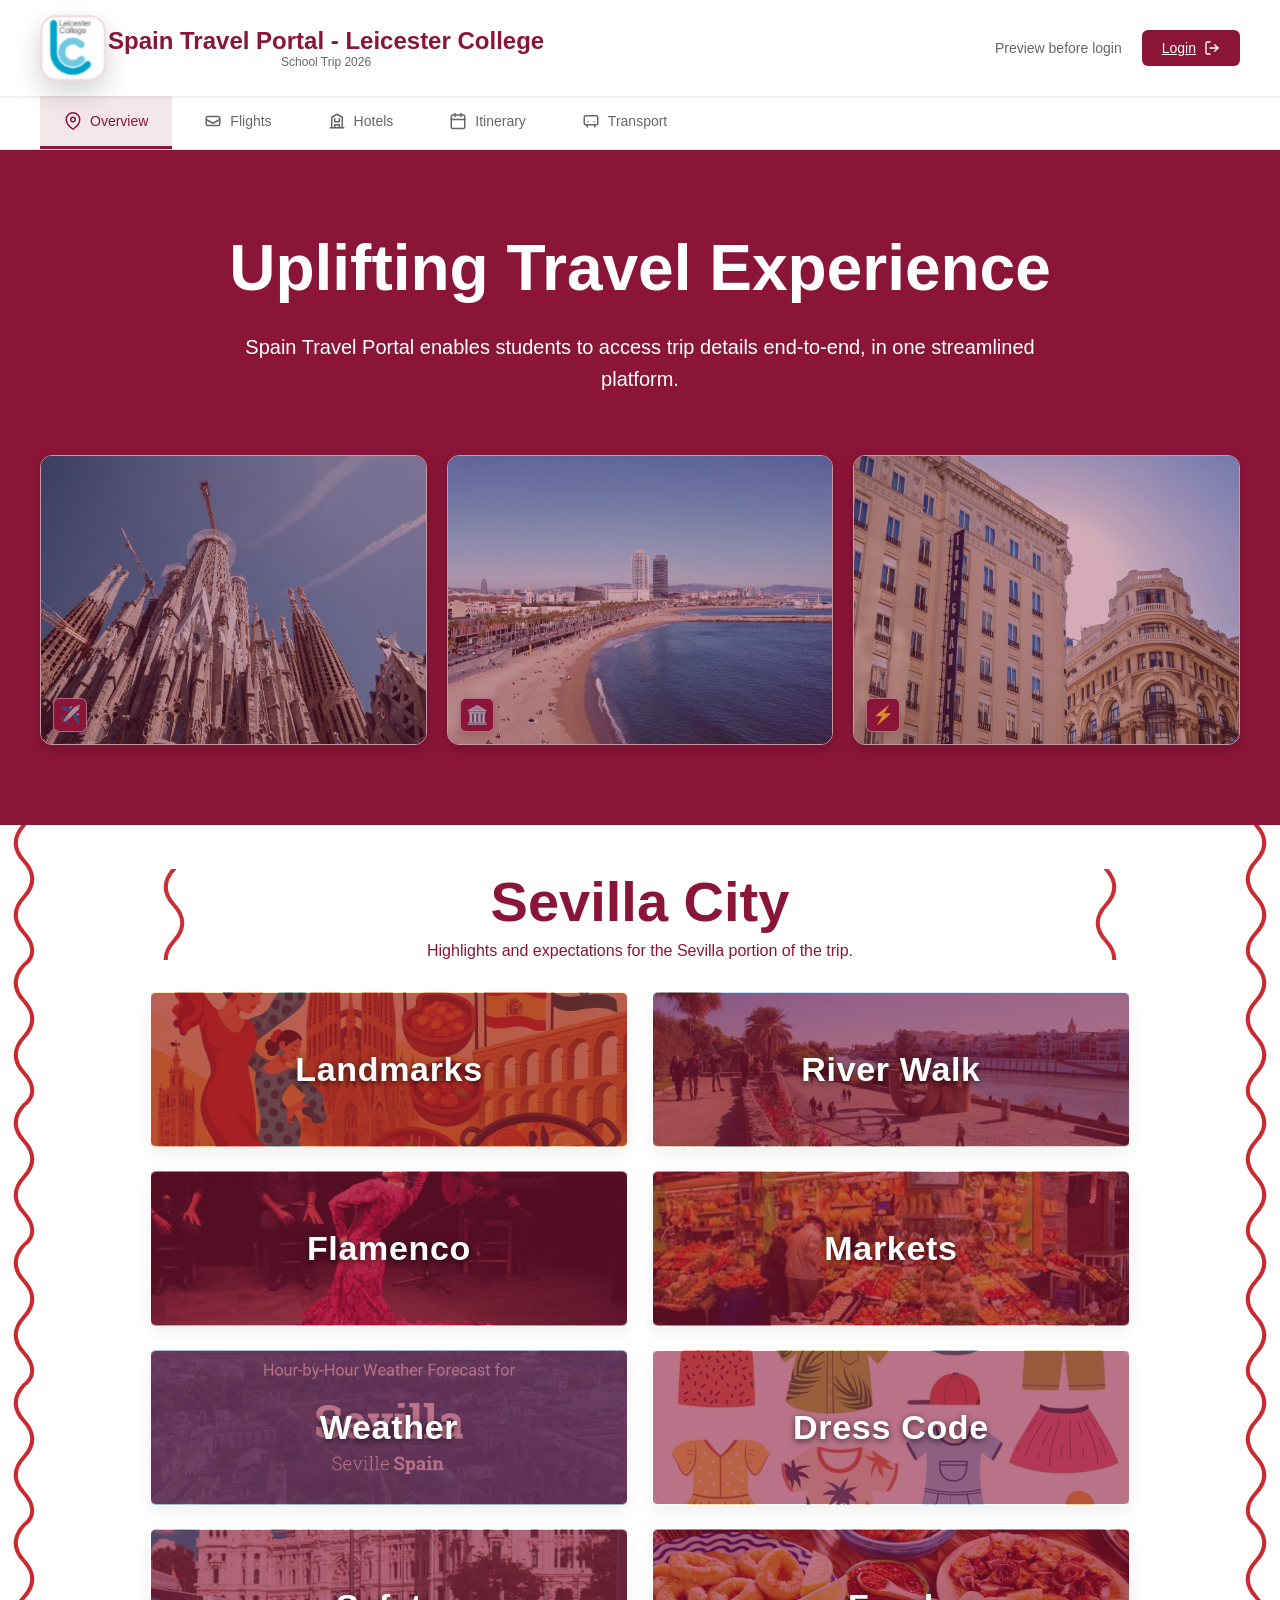
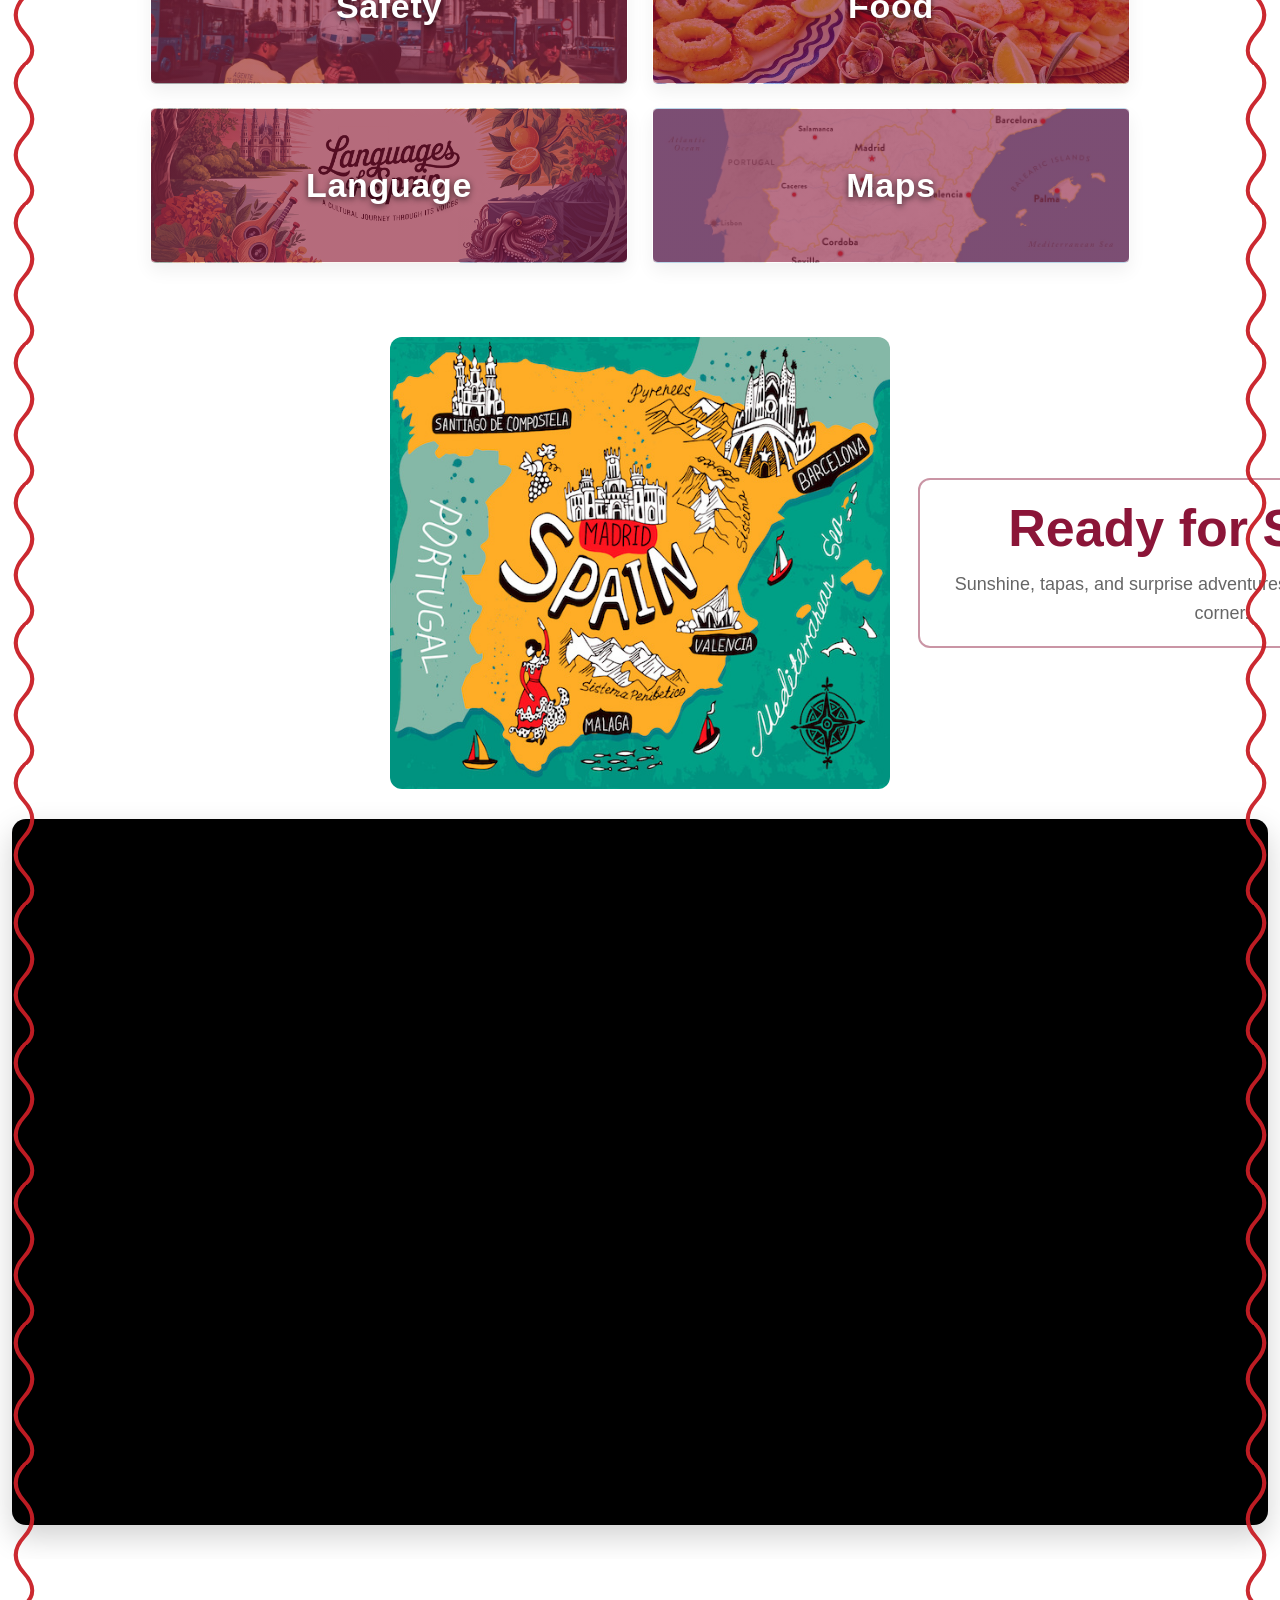
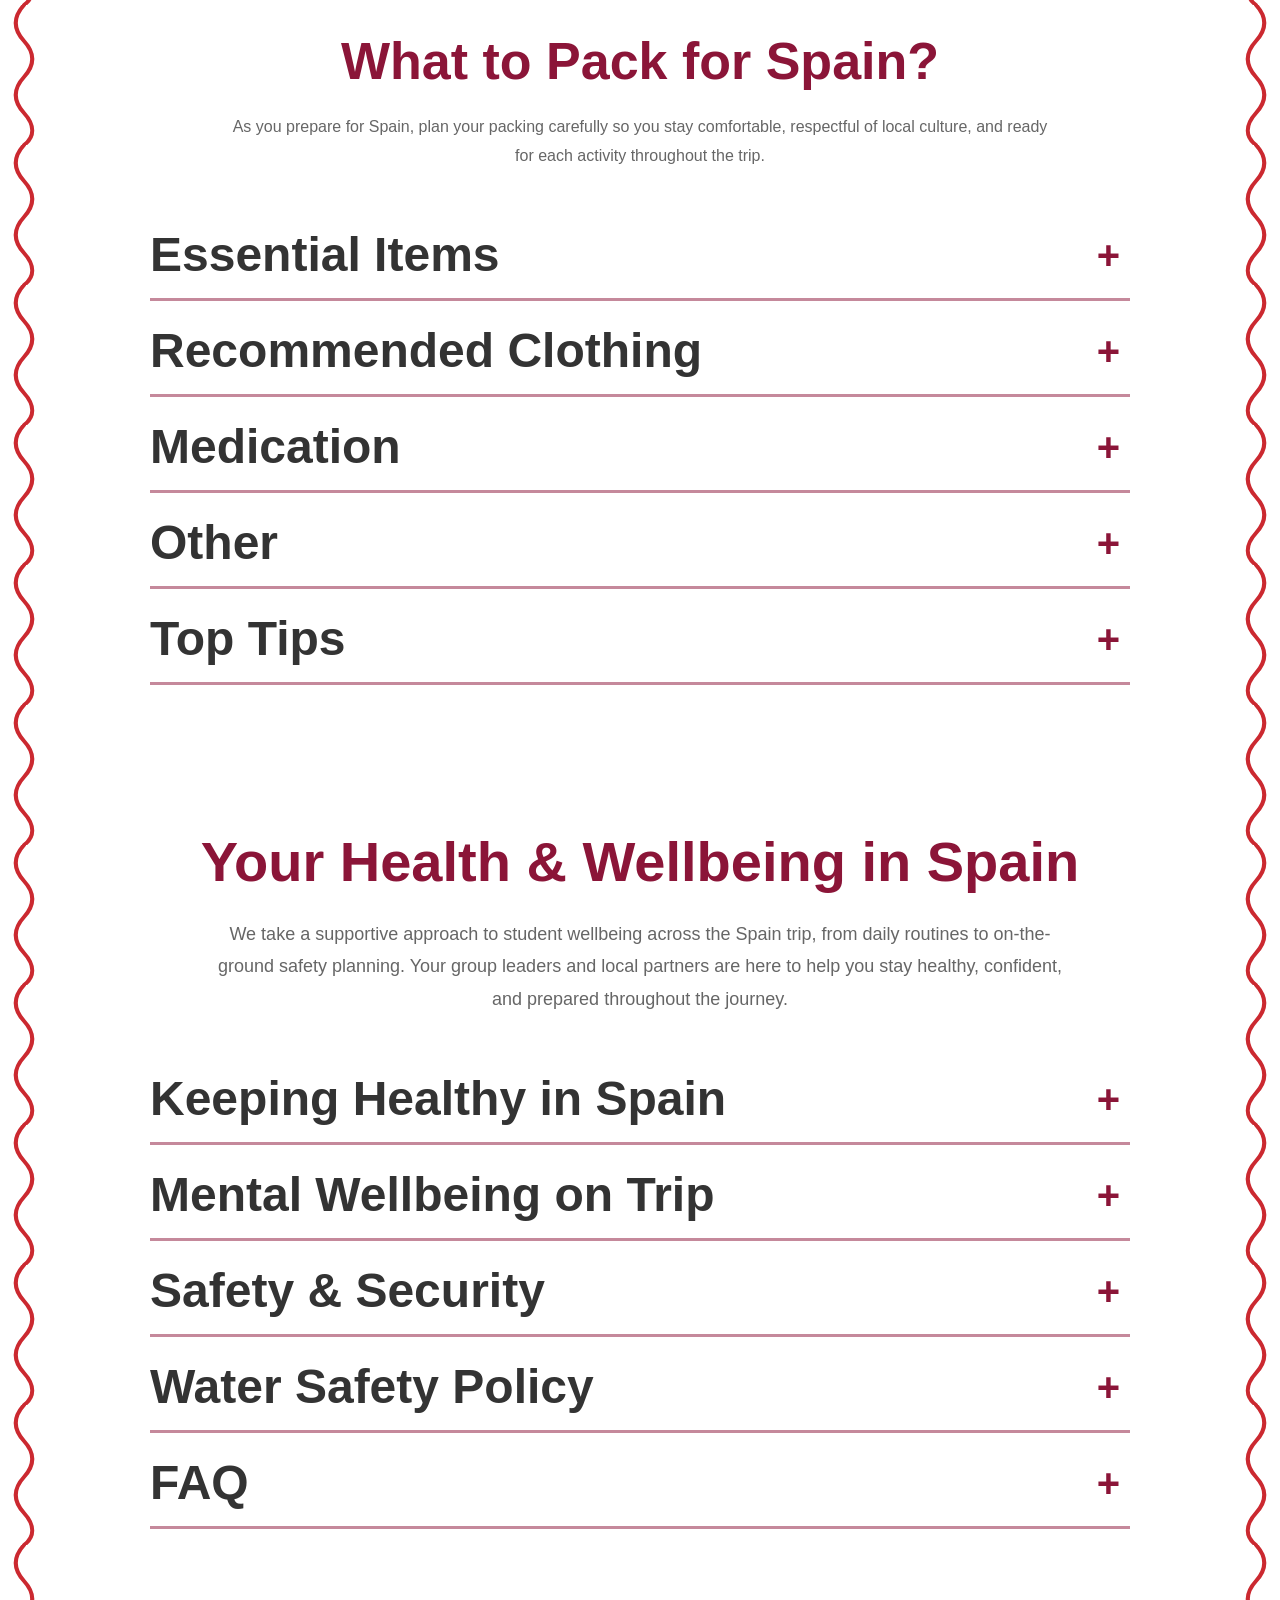
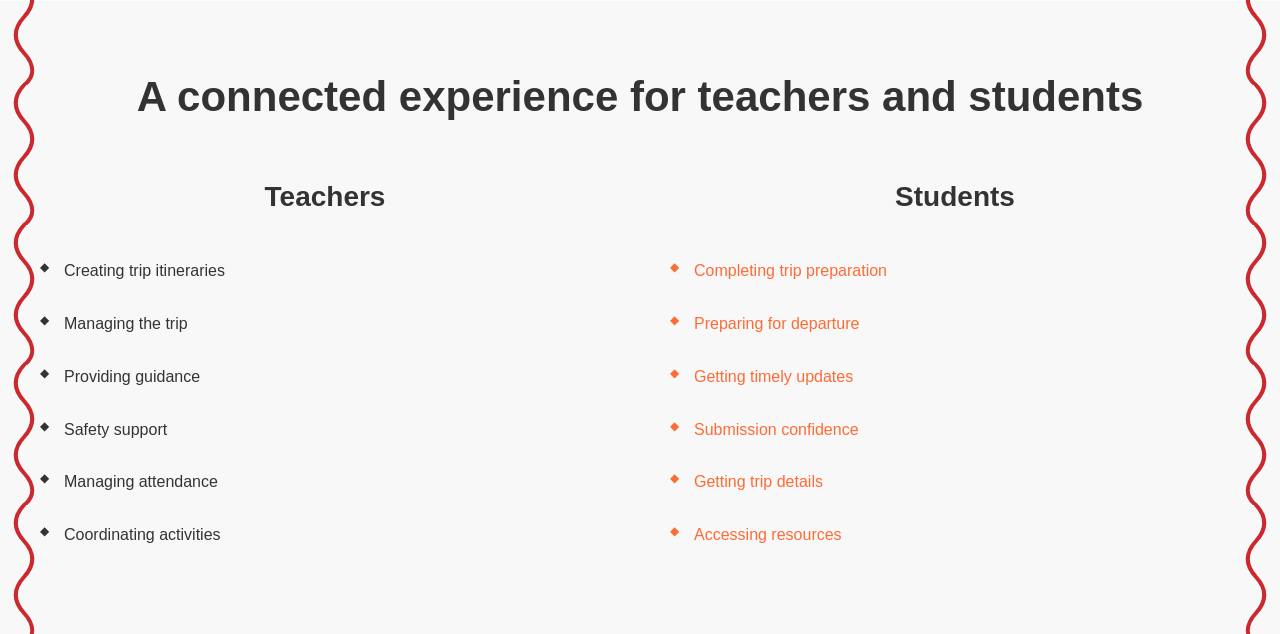
==== commit c71c1d33: "index.html" ====
--- a/index.html
+++ b/index.html
@@ -150,13 +150,6 @@
                     <p class="packing-guide-intro">As you prepare for Spain, plan your packing carefully so you stay comfortable, respectful of local culture, and ready for each activity throughout the trip.</p>
 
                     <details class="packing-item">
-                        <summary>The Importance of Appropriate Dress Code</summary>
-                        <div class="packing-item-content">
-                            <p>Choose modest and practical clothing for school activities and cultural visits. Bring layers so you can adapt from cooler mornings to warmer afternoons.</p>
-                        </div>
-                    </details>
-
-                    <details class="packing-item">
                         <summary>Essential Items</summary>
                         <div class="packing-item-content">
                             <p>• Toothpaste<br>• Toothbrush<br>• Deodorant<br>• Towels x2 (one for beach one for shower)<br>• Suncream and after-sun<br>• Shampoo and conditioner<br>• Shower gel/wash<br>• Mosquito repellent and afterbite<br>• Brush/comb<br>• Face wash<br>• Personal products<br>• Medication </p>
@@ -174,6 +167,13 @@
                         <summary>Medication</summary>
                         <div class="packing-item-content">
                             <p>Carry prescribed medication in original packaging and keep a copy of medical details and emergency contacts with you.</p>
+                        </div>
+                    </details>
+
+                    <details class="packing-item">
+                        <summary>Other</summary>
+                        <div class="packing-item-content">
+                            <p>• Adapters<br>• Chargers<br>• Notepad<br>• Pens<br>• Laptop/iPad (if required) at own risk<br>• Sunglasses<br>• Additional Euros<br>• Passport<br>• GHIC card<br>• Work equipment (if required)<br>• Padlock for case<br>• Headphones </p>
                         </div>
                     </details>
 
--- a/styles.css
+++ b/styles.css
@@ -154,10 +154,11 @@
 /* Login Page Styles */
 .login-page {
     min-height: 100vh;
-    background: #ffffff;
-    background-image: 
-        linear-gradient(90deg, transparent 0%, rgba(139, 21, 56, 0.02) 50%, transparent 100%),
-        radial-gradient(circle at 20% 50%, rgba(139, 21, 56, 0.05) 0%, transparent 50%);
+    background-color: #f8f8f8;
+    background-image: url('images/connected-bg.jpg');
+    background-size: cover;
+    background-position: center;
+    background-repeat: no-repeat;
     display: flex;
     align-items: center;
     justify-content: center;
@@ -553,7 +554,7 @@
 /* Hero Section */
 .hero-section {
     background-color: #8B1538;
-    background-image: linear-gradient(rgba(139, 21, 56, 0.6), rgba(139, 21, 56, 0.6)), url('images/bg\,f8f8f8-flat\,750x\,075\,f-pad\,750x1000\,f8f8f8.u2.jpg');
+    background-image: linear-gradient(rgba(139, 21, 56, 0.35), rgba(139, 21, 56, 0.35)), url('images/connected-bg.jpg');
     background-size: cover;
     background-position: center;
     background-repeat: no-repeat;
@@ -1279,6 +1280,15 @@
     line-height: 1.7;
 }
 
+.connected-section {
+    padding: 72px 40px;
+    background-color: #f8f8f8;
+    background-image: url('images/connected-bg.jpg');
+    background-size: cover;
+    background-position: center;
+    background-repeat: no-repeat;
+}
+
 .connected-section .section-heading {
     text-align: center;
     margin-bottom: 60px;
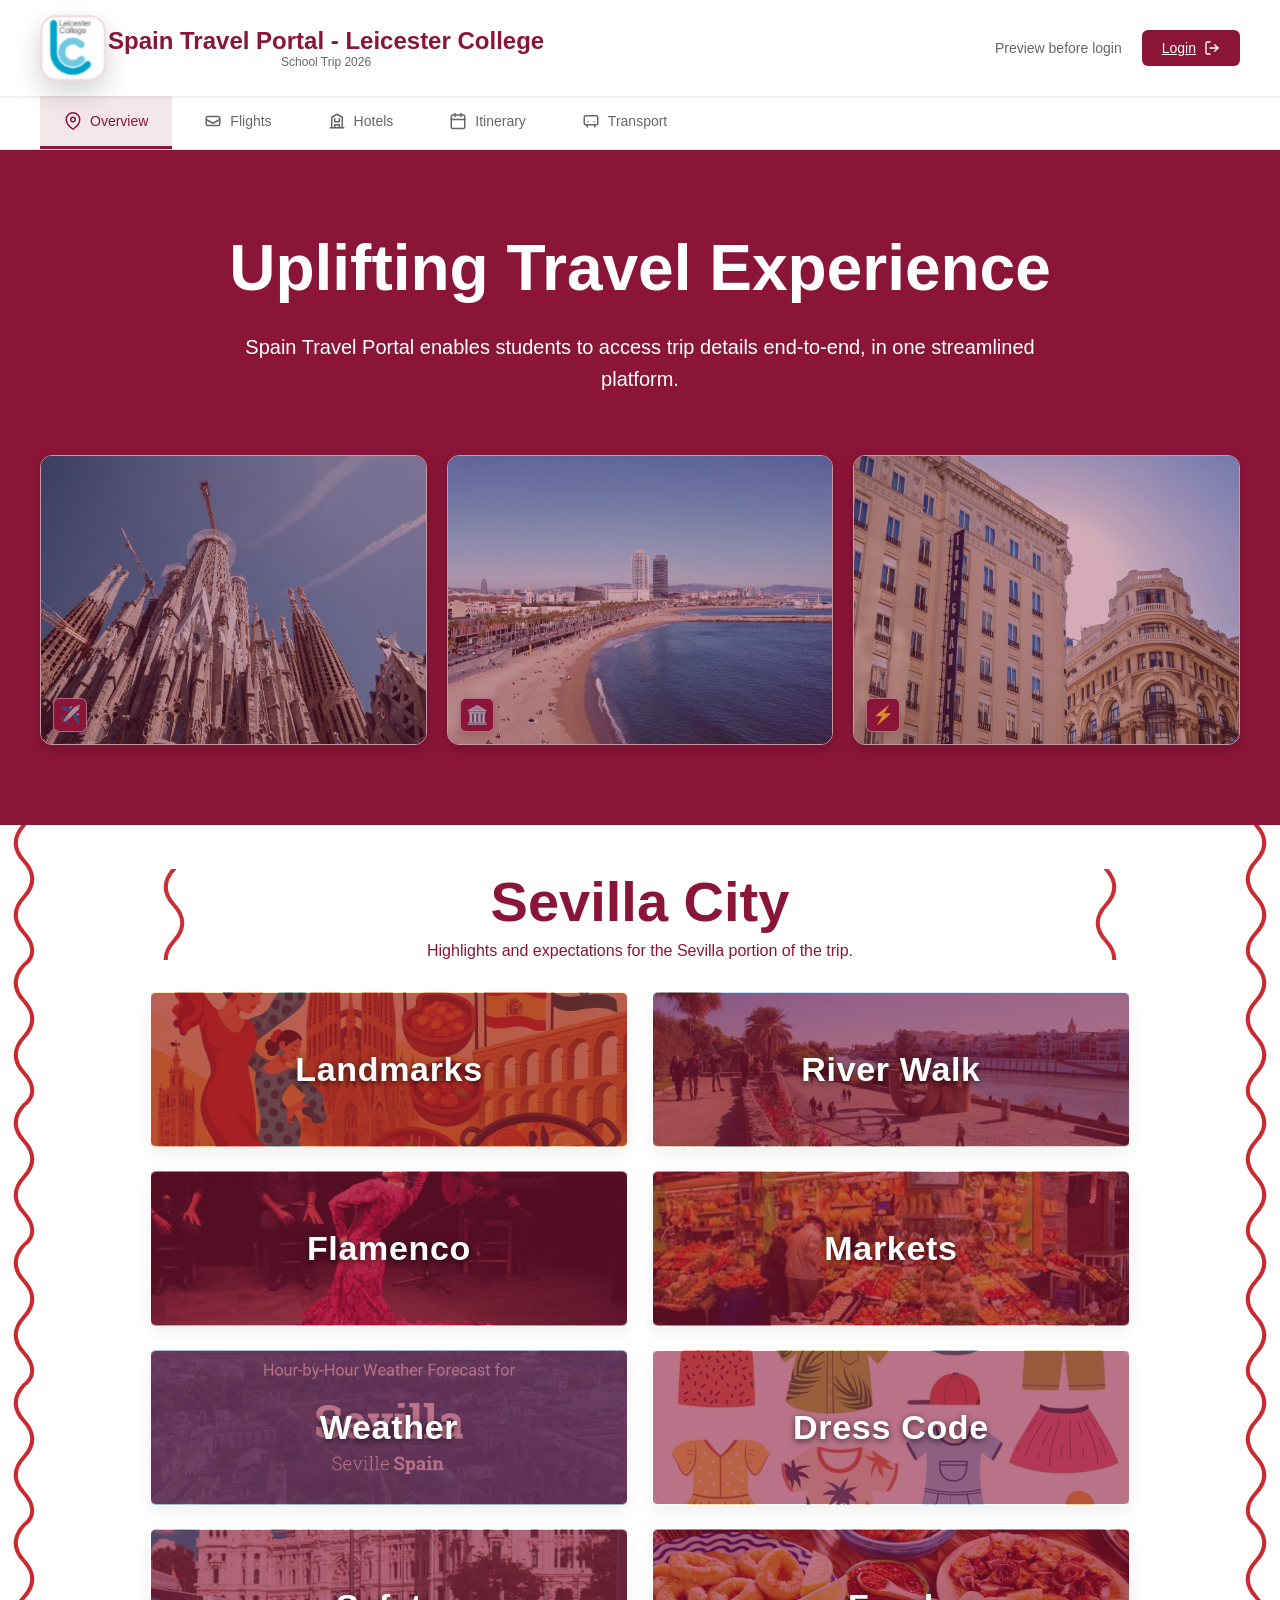
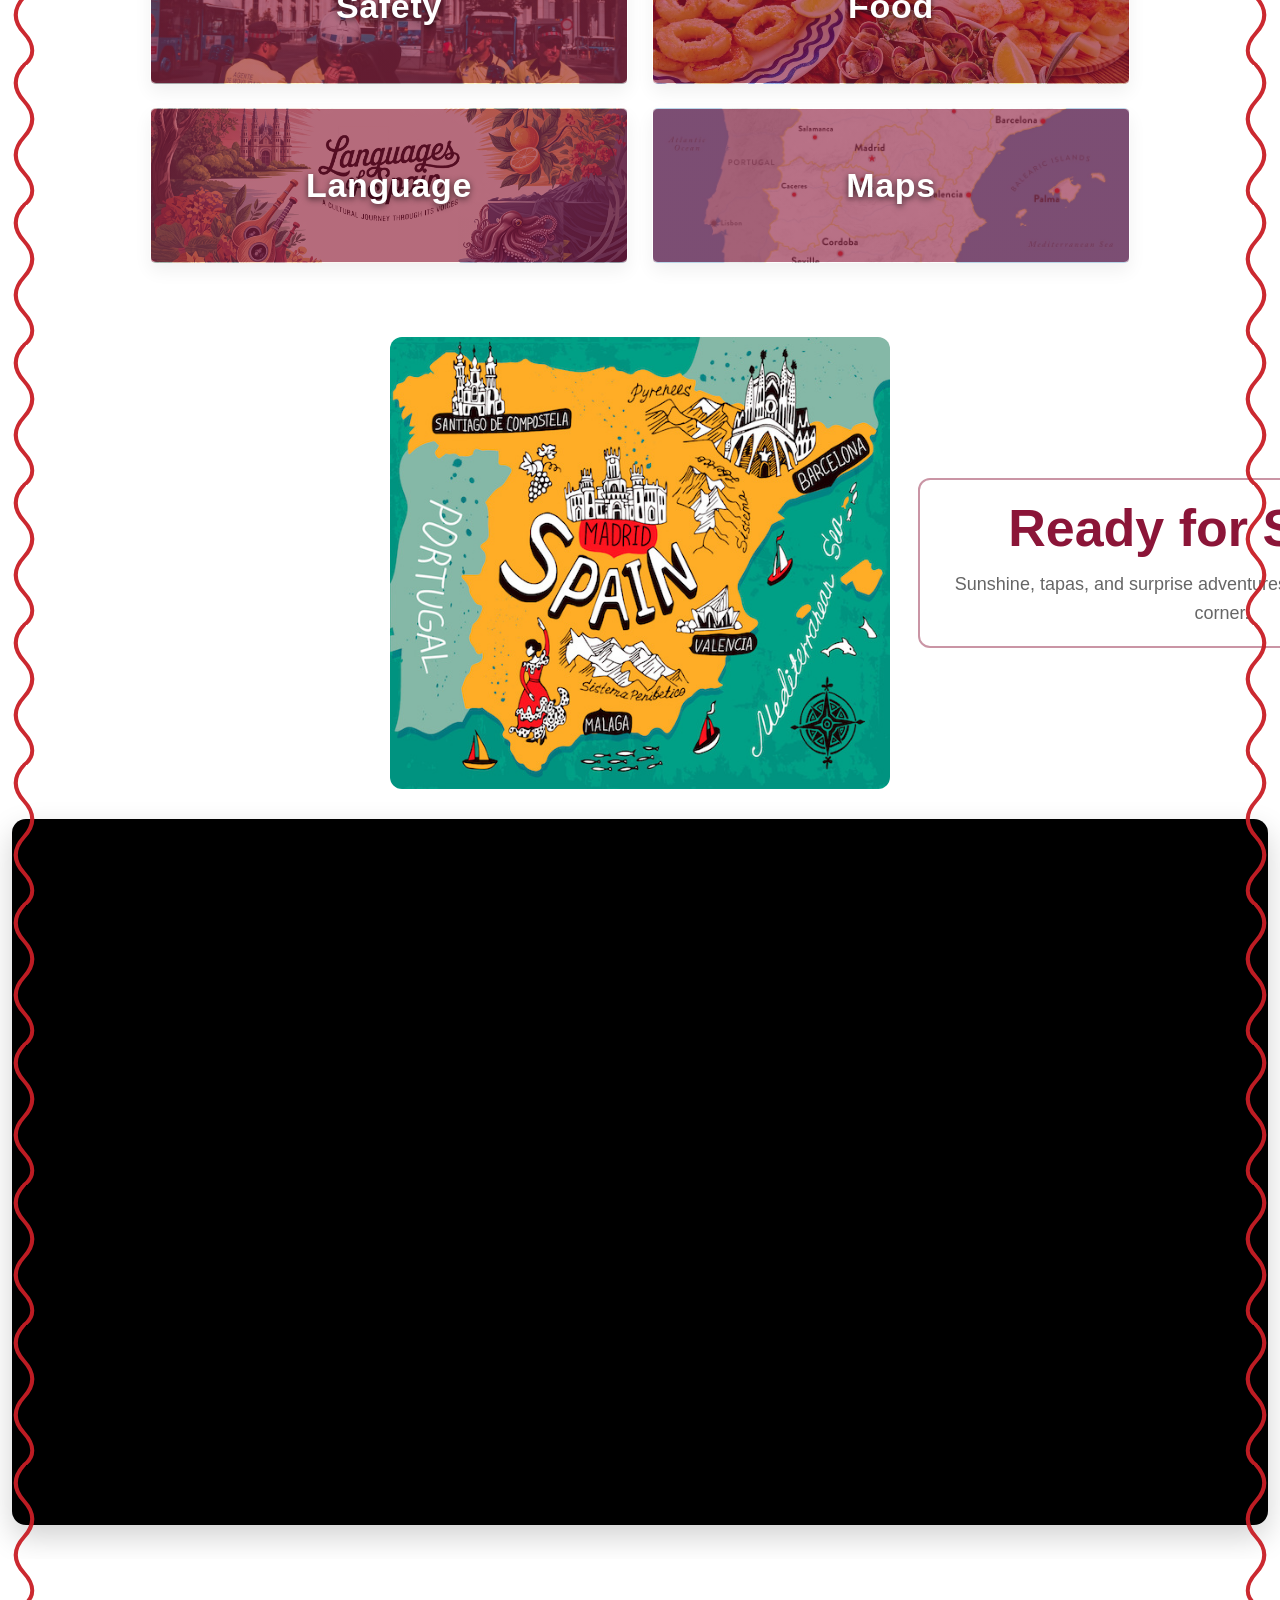
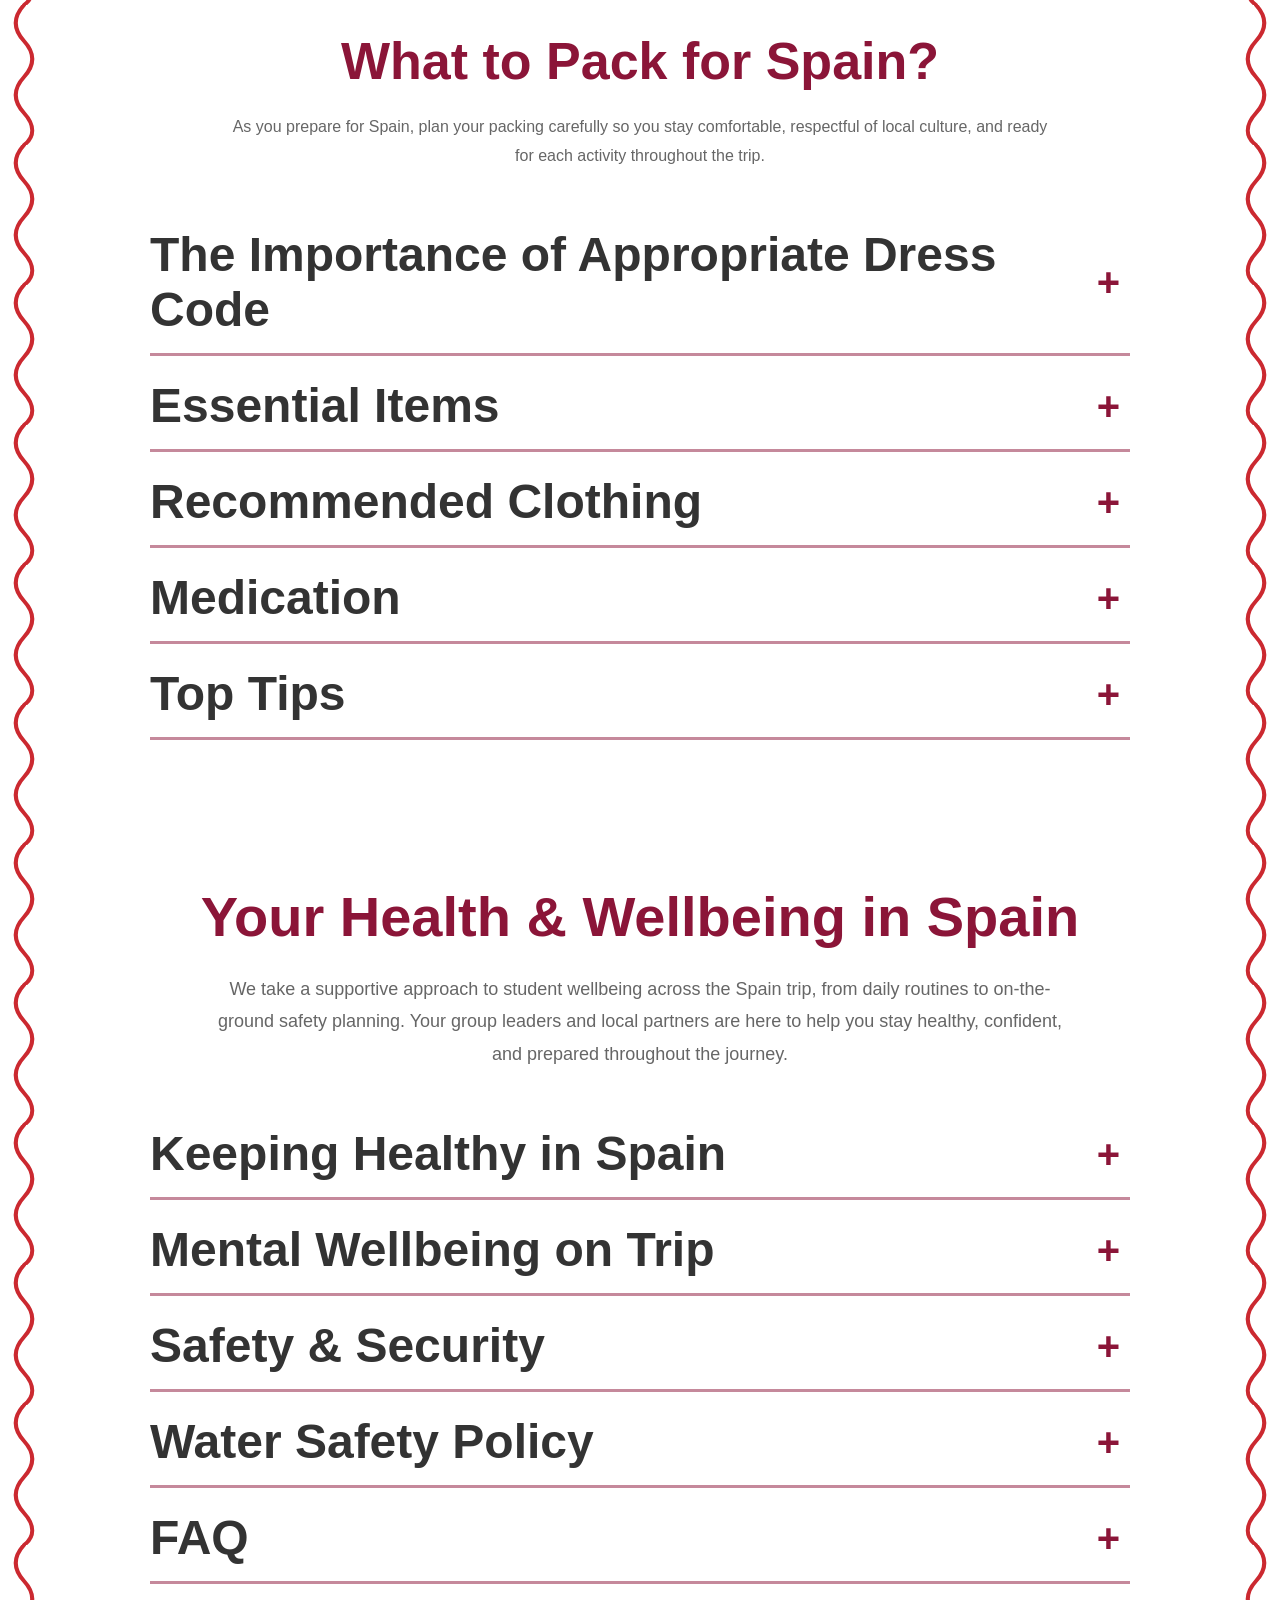
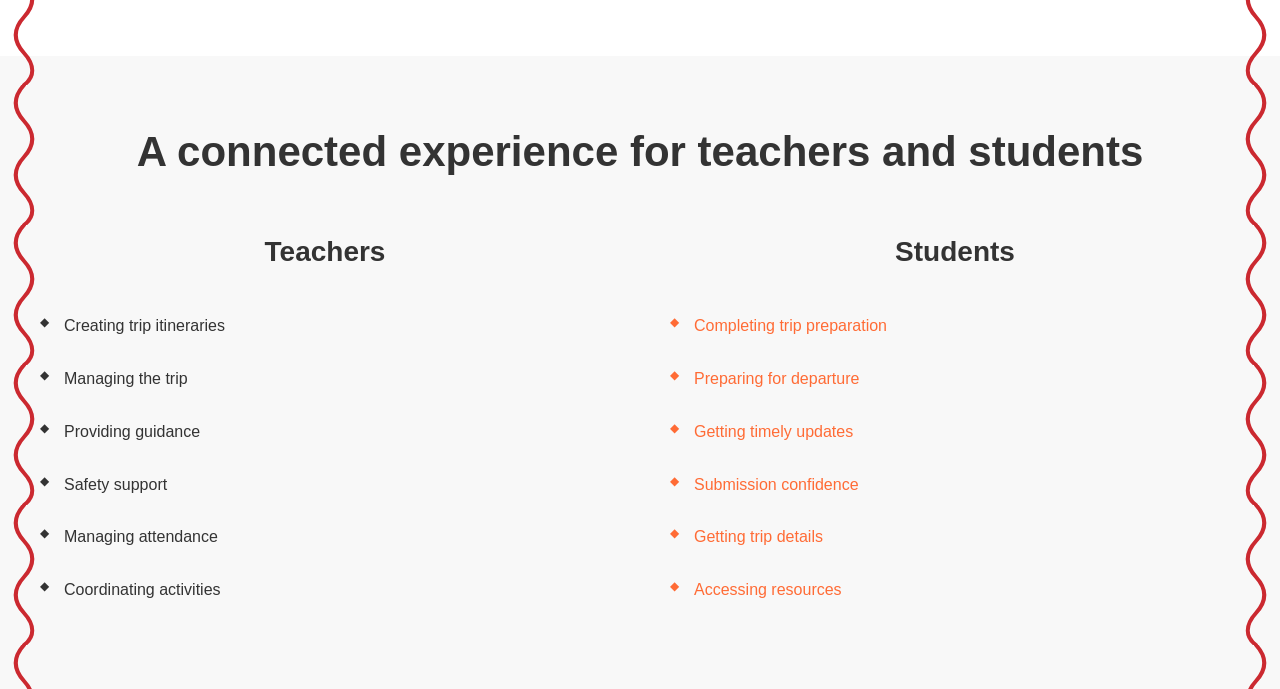
==== commit a5727f31: "index.html" ====
--- a/index.html
+++ b/index.html
@@ -6,6 +6,7 @@
     <meta name="viewport" content="width=device-width, initial-scale=1.0">
     <title>Spain Travel Portal - Preview</title>
     <link rel="stylesheet" href="styles.css">
+    <link rel="icon" href="images/11849502.png" type="image/png">
 </head>
 <body class="portal-page public-portal">
     <header class="portal-header">
@@ -150,6 +151,13 @@
                     <p class="packing-guide-intro">As you prepare for Spain, plan your packing carefully so you stay comfortable, respectful of local culture, and ready for each activity throughout the trip.</p>
 
                     <details class="packing-item">
+                        <summary>The Importance of Appropriate Dress Code</summary>
+                        <div class="packing-item-content">
+                            <p>Choose modest and practical clothing for school activities and cultural visits. Bring layers so you can adapt from cooler mornings to warmer afternoons.</p>
+                        </div>
+                    </details>
+
+                    <details class="packing-item">
                         <summary>Essential Items</summary>
                         <div class="packing-item-content">
                             <p>• Toothpaste<br>• Toothbrush<br>• Deodorant<br>• Towels x2 (one for beach one for shower)<br>• Suncream and after-sun<br>• Shampoo and conditioner<br>• Shower gel/wash<br>• Mosquito repellent and afterbite<br>• Brush/comb<br>• Face wash<br>• Personal products<br>• Medication </p>
@@ -167,13 +175,6 @@
                         <summary>Medication</summary>
                         <div class="packing-item-content">
                             <p>Carry prescribed medication in original packaging and keep a copy of medical details and emergency contacts with you.</p>
-                        </div>
-                    </details>
-
-                    <details class="packing-item">
-                        <summary>Other</summary>
-                        <div class="packing-item-content">
-                            <p>• Adapters<br>• Chargers<br>• Notepad<br>• Pens<br>• Laptop/iPad (if required) at own risk<br>• Sunglasses<br>• Additional Euros<br>• Passport<br>• GHIC card<br>• Work equipment (if required)<br>• Padlock for case<br>• Headphones </p>
                         </div>
                     </details>
 
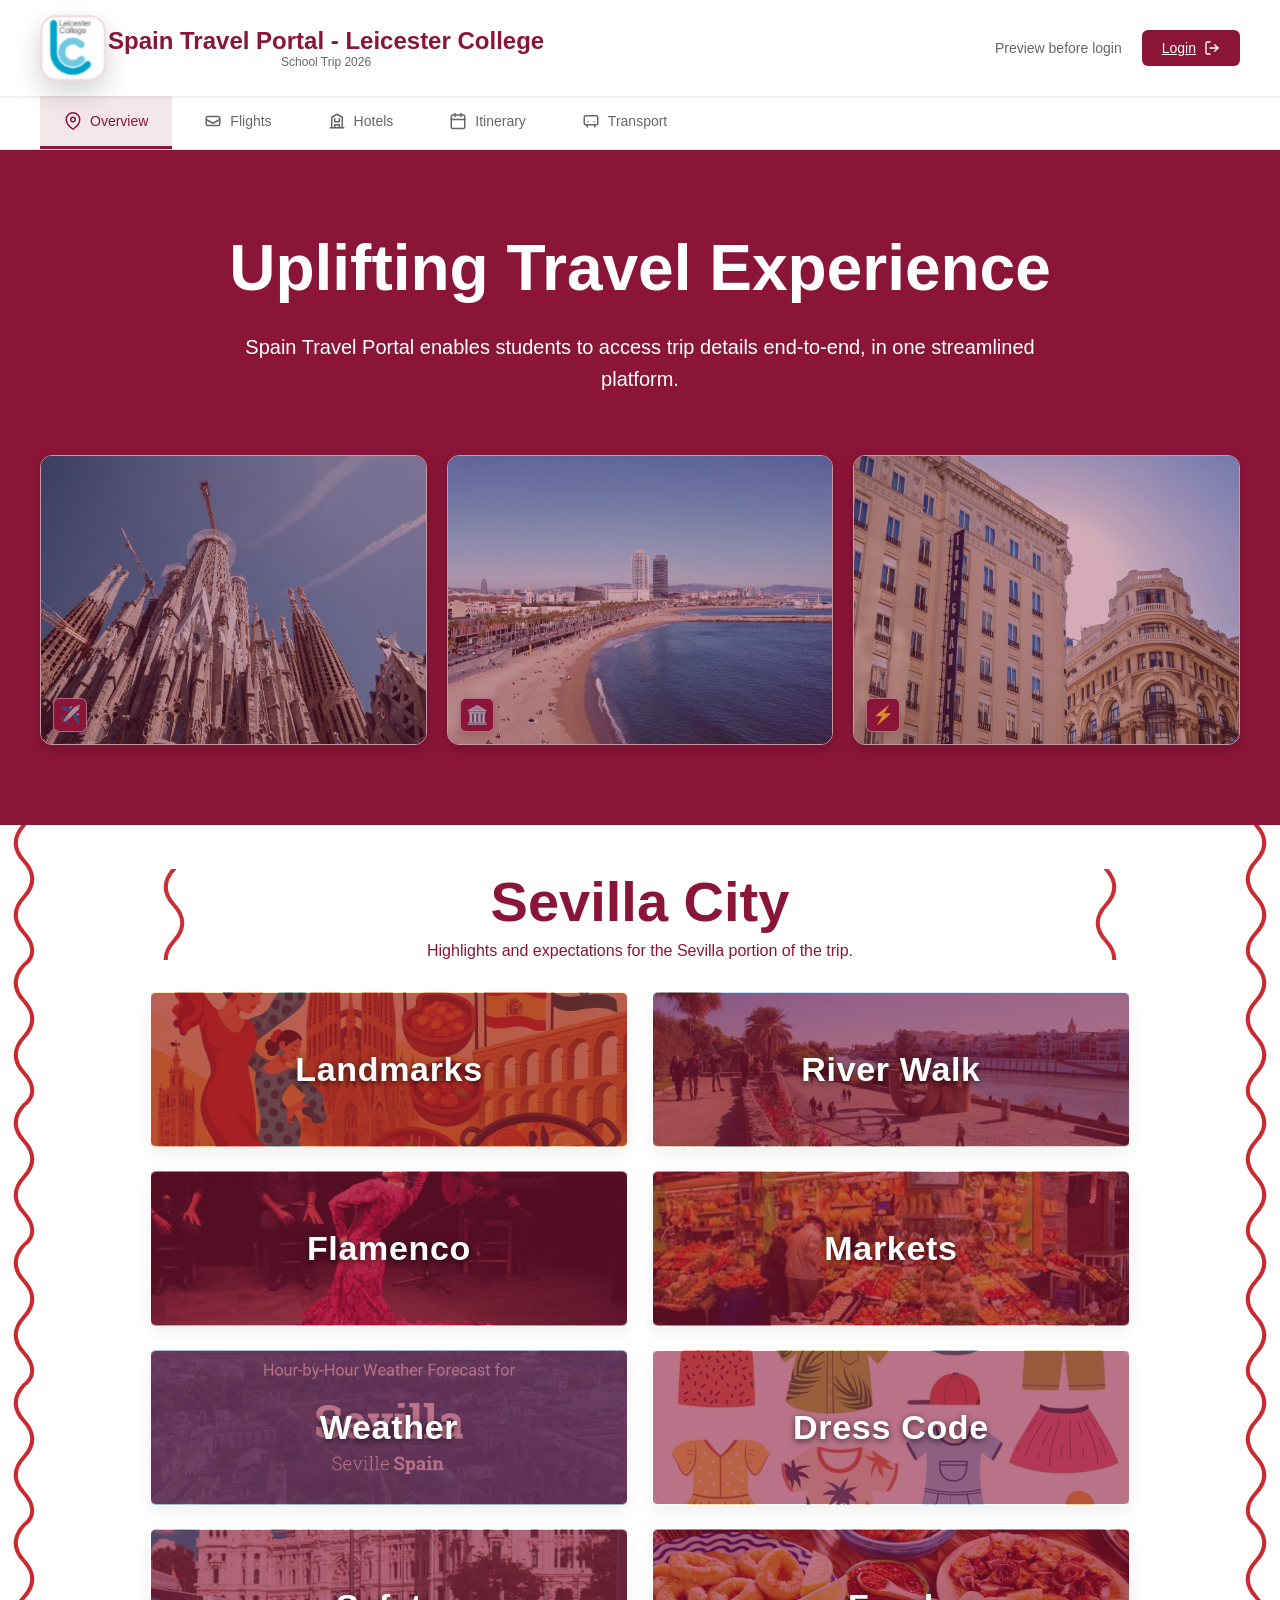
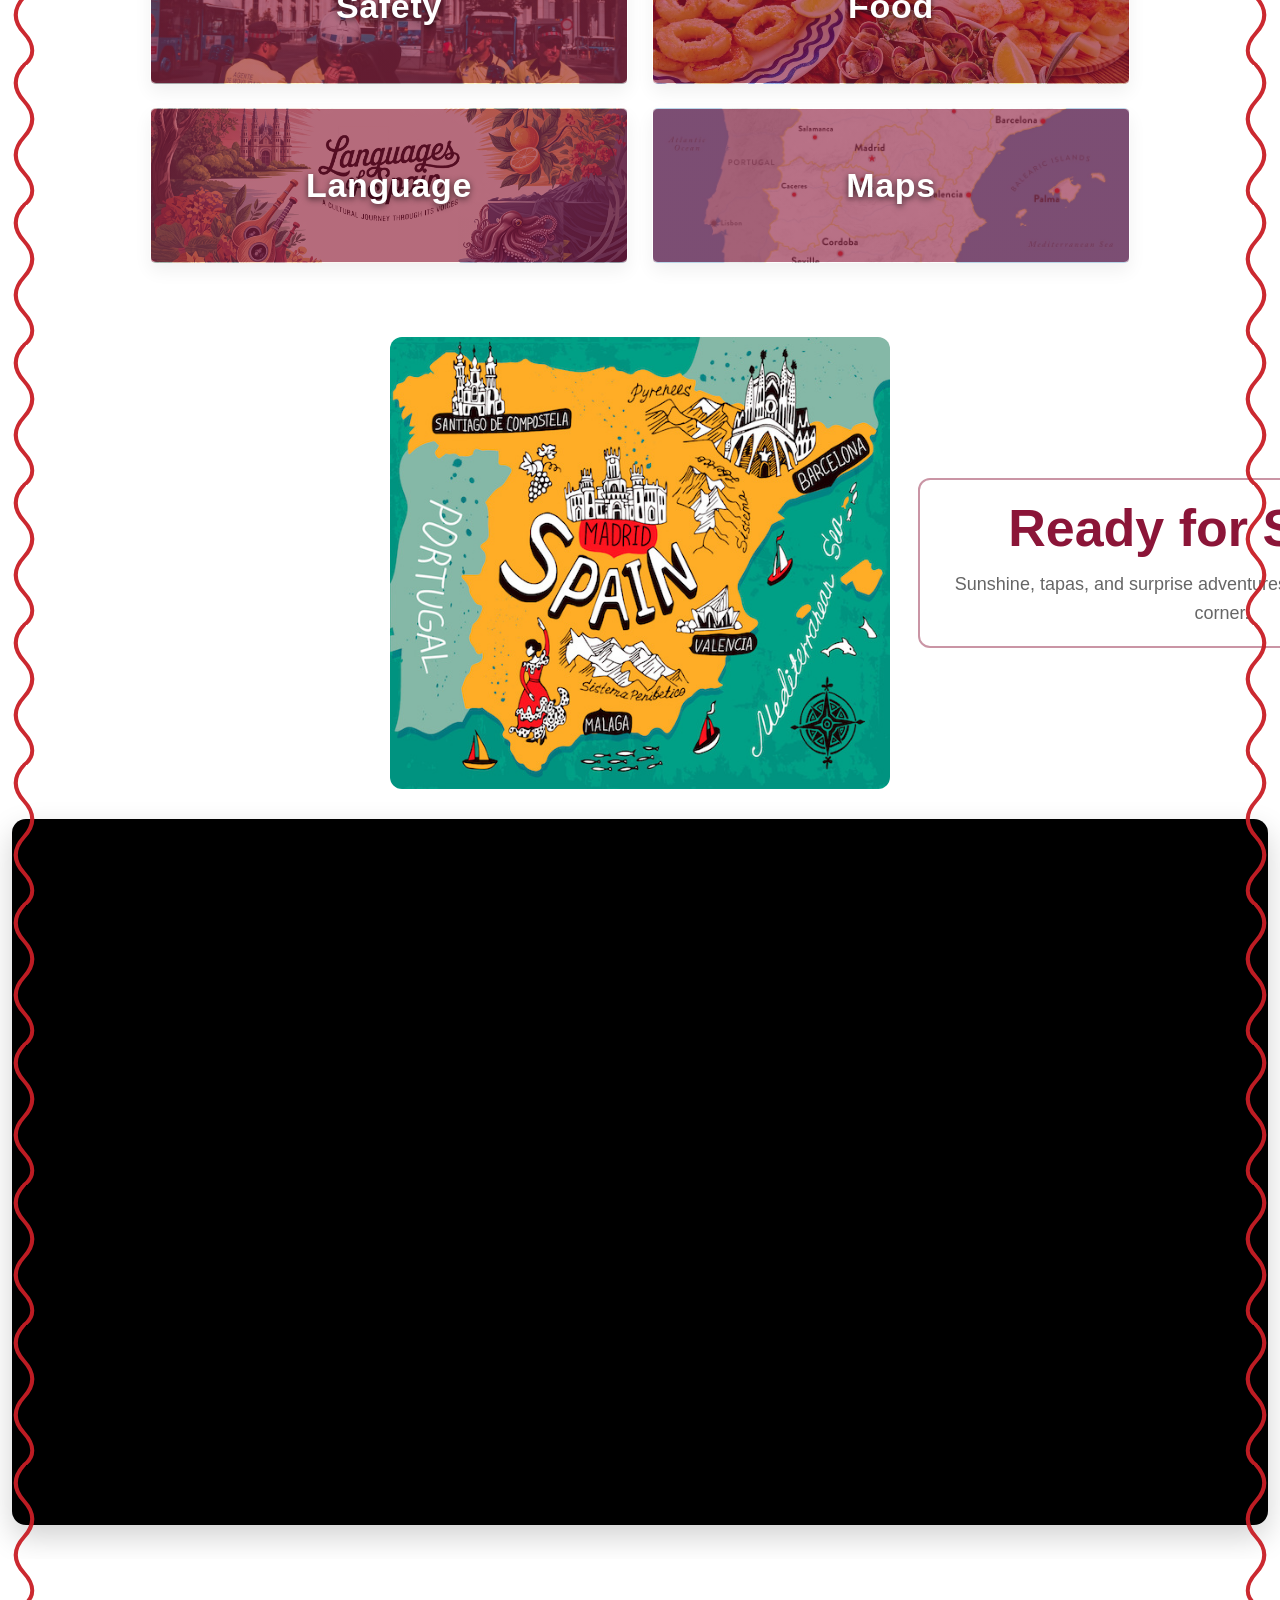
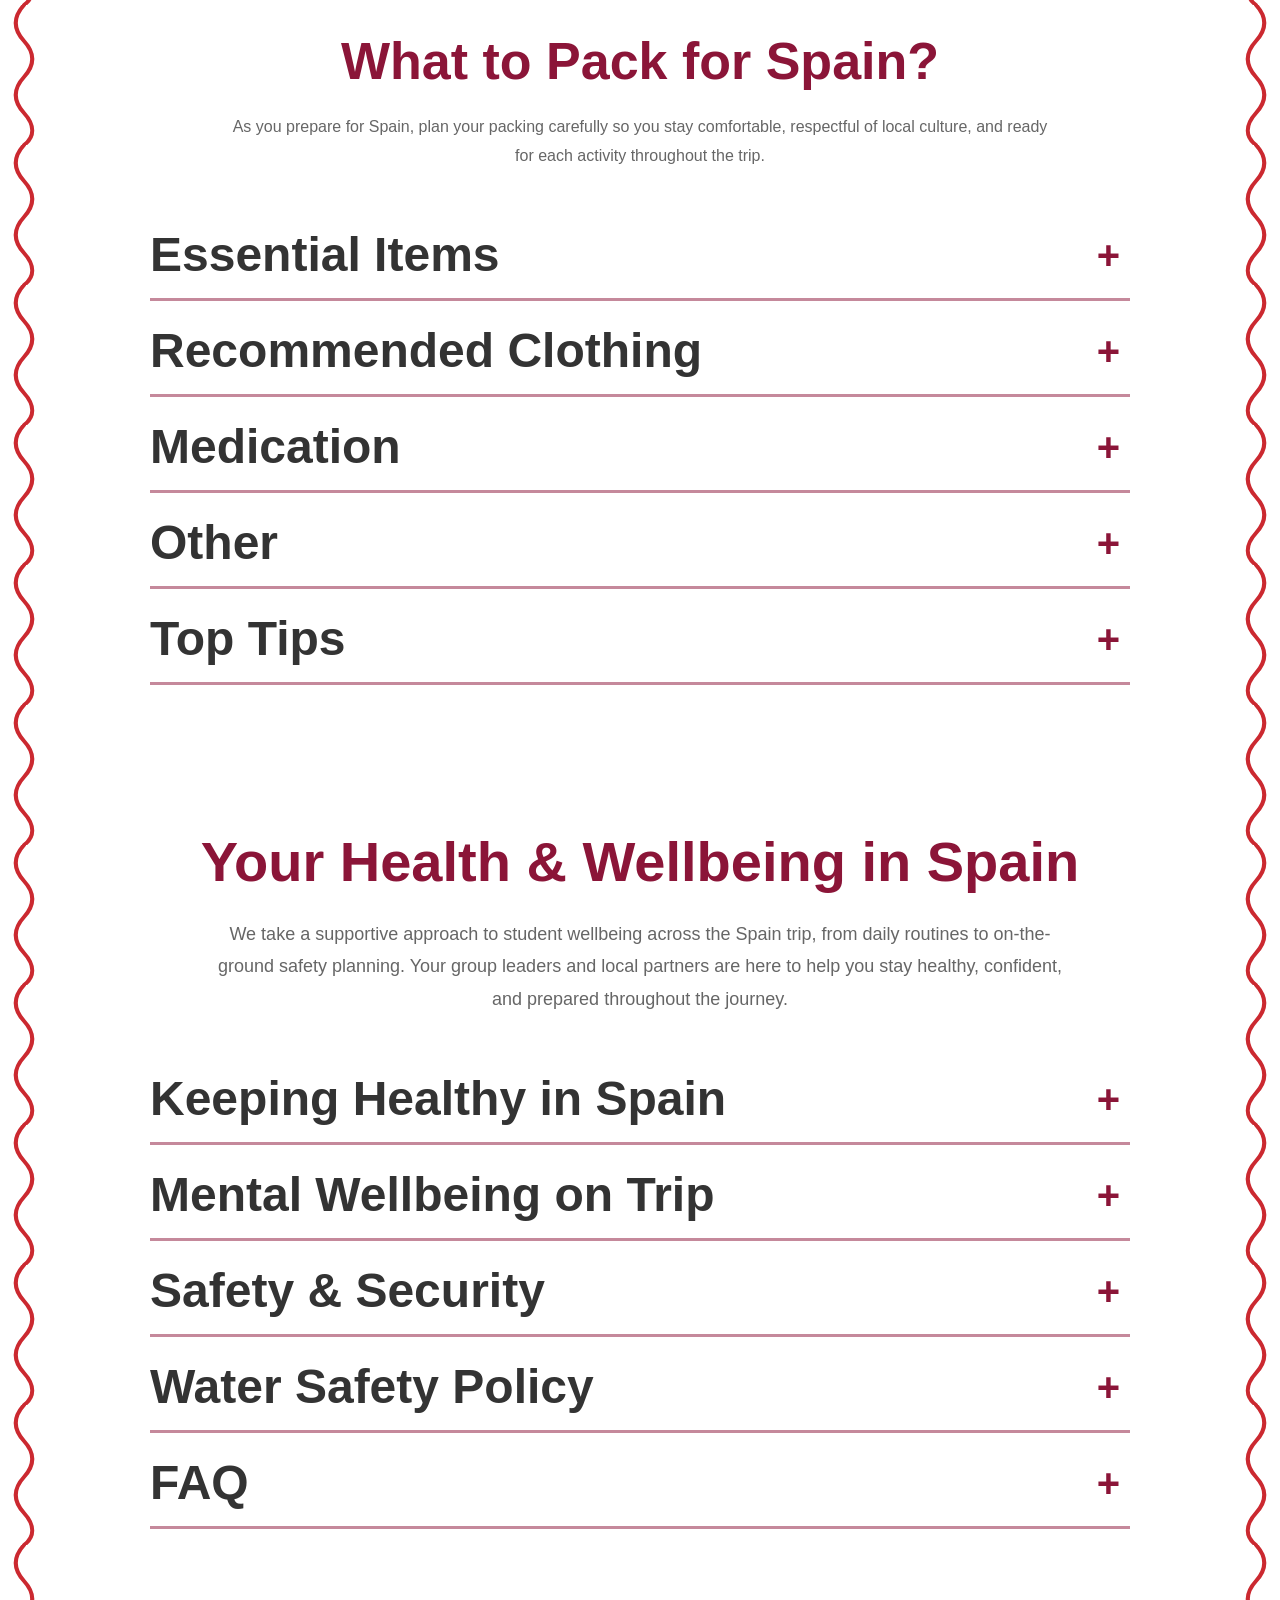
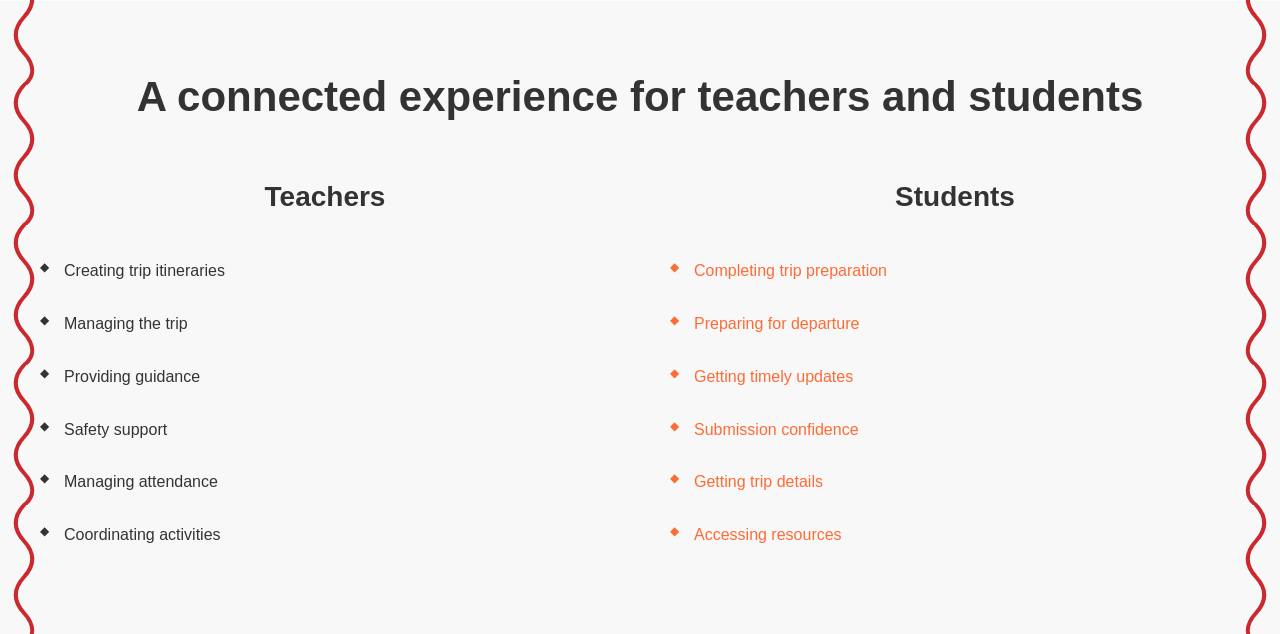
==== commit 11239054: "Merge branch 'main' of https://github.com/184ladno/gvrdgd" ====
--- a/index.html
+++ b/index.html
@@ -151,13 +151,6 @@
                     <p class="packing-guide-intro">As you prepare for Spain, plan your packing carefully so you stay comfortable, respectful of local culture, and ready for each activity throughout the trip.</p>
 
                     <details class="packing-item">
-                        <summary>The Importance of Appropriate Dress Code</summary>
-                        <div class="packing-item-content">
-                            <p>Choose modest and practical clothing for school activities and cultural visits. Bring layers so you can adapt from cooler mornings to warmer afternoons.</p>
-                        </div>
-                    </details>
-
-                    <details class="packing-item">
                         <summary>Essential Items</summary>
                         <div class="packing-item-content">
                             <p>• Toothpaste<br>• Toothbrush<br>• Deodorant<br>• Towels x2 (one for beach one for shower)<br>• Suncream and after-sun<br>• Shampoo and conditioner<br>• Shower gel/wash<br>• Mosquito repellent and afterbite<br>• Brush/comb<br>• Face wash<br>• Personal products<br>• Medication </p>
@@ -175,6 +168,13 @@
                         <summary>Medication</summary>
                         <div class="packing-item-content">
                             <p>Carry prescribed medication in original packaging and keep a copy of medical details and emergency contacts with you.</p>
+                        </div>
+                    </details>
+
+                    <details class="packing-item">
+                        <summary>Other</summary>
+                        <div class="packing-item-content">
+                            <p>• Adapters<br>• Chargers<br>• Notepad<br>• Pens<br>• Laptop/iPad (if required) at own risk<br>• Sunglasses<br>• Additional Euros<br>• Passport<br>• GHIC card<br>• Work equipment (if required)<br>• Padlock for case<br>• Headphones </p>
                         </div>
                     </details>
 
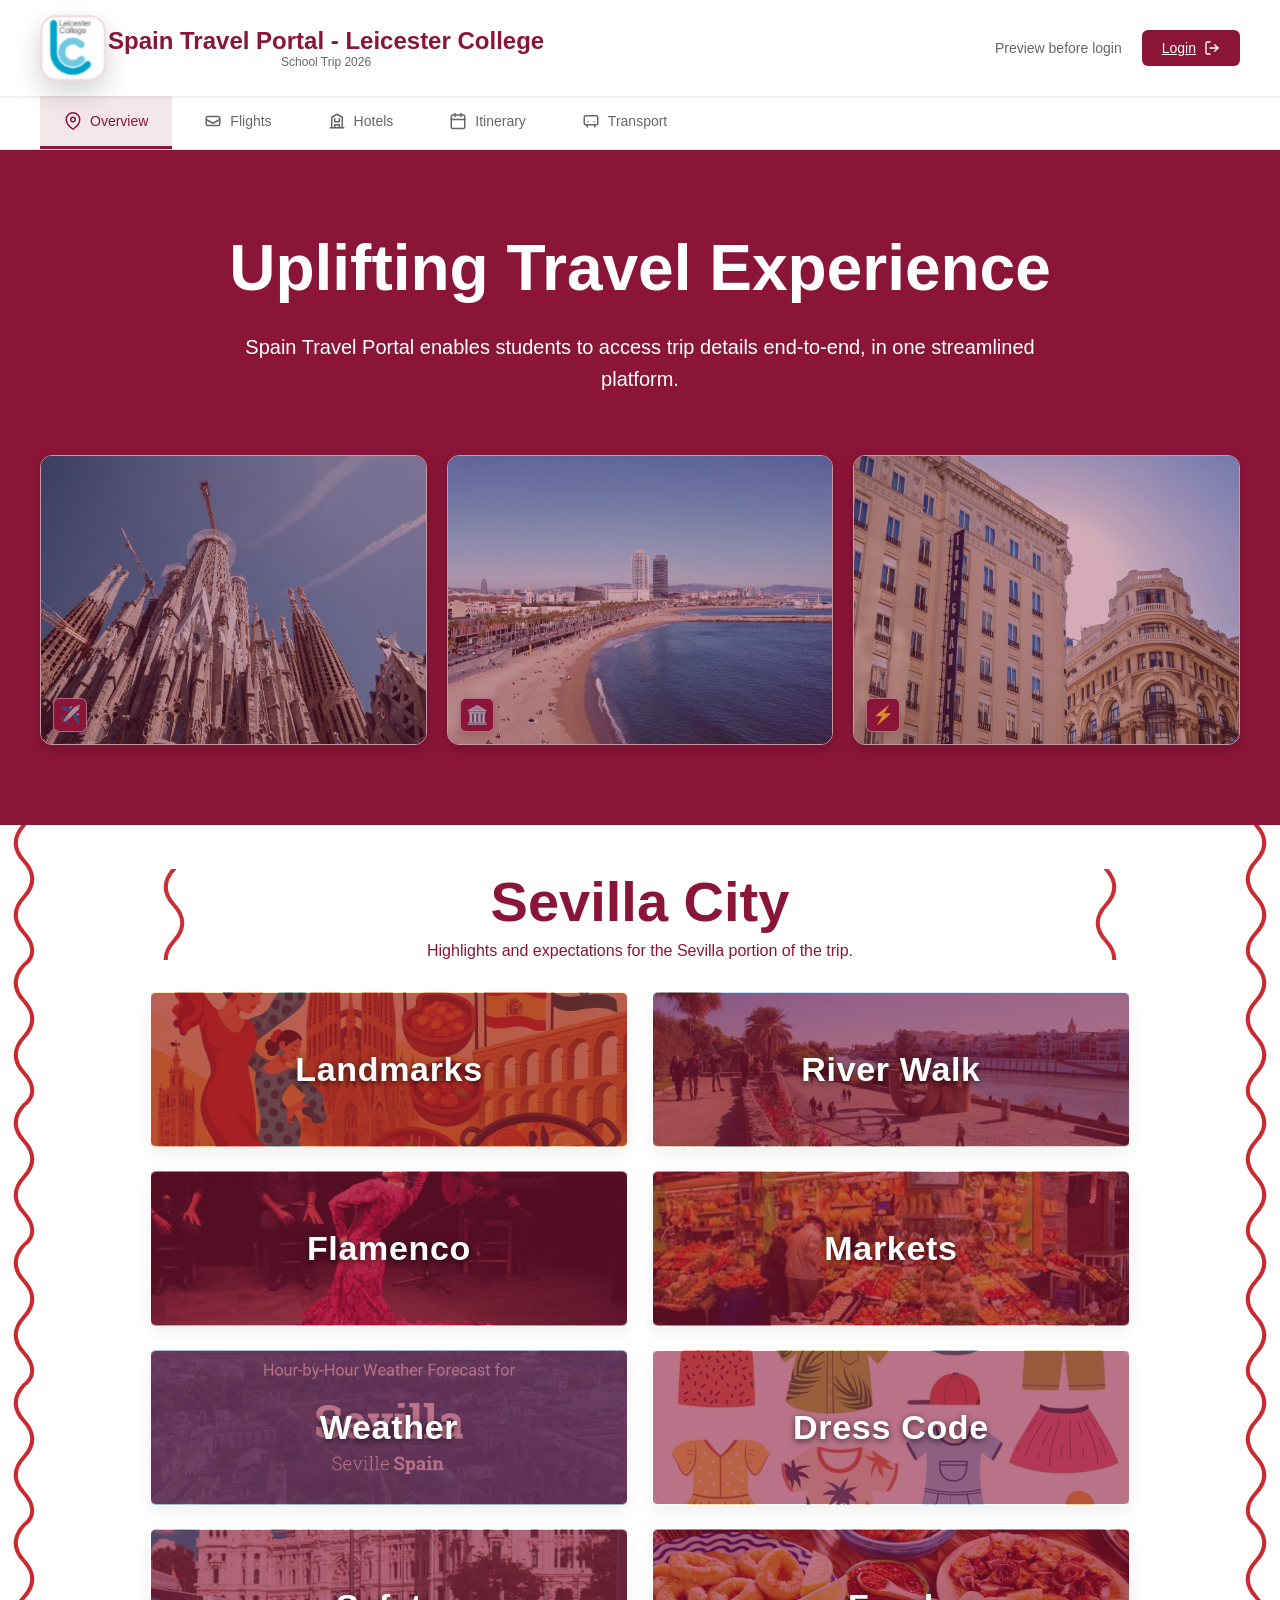
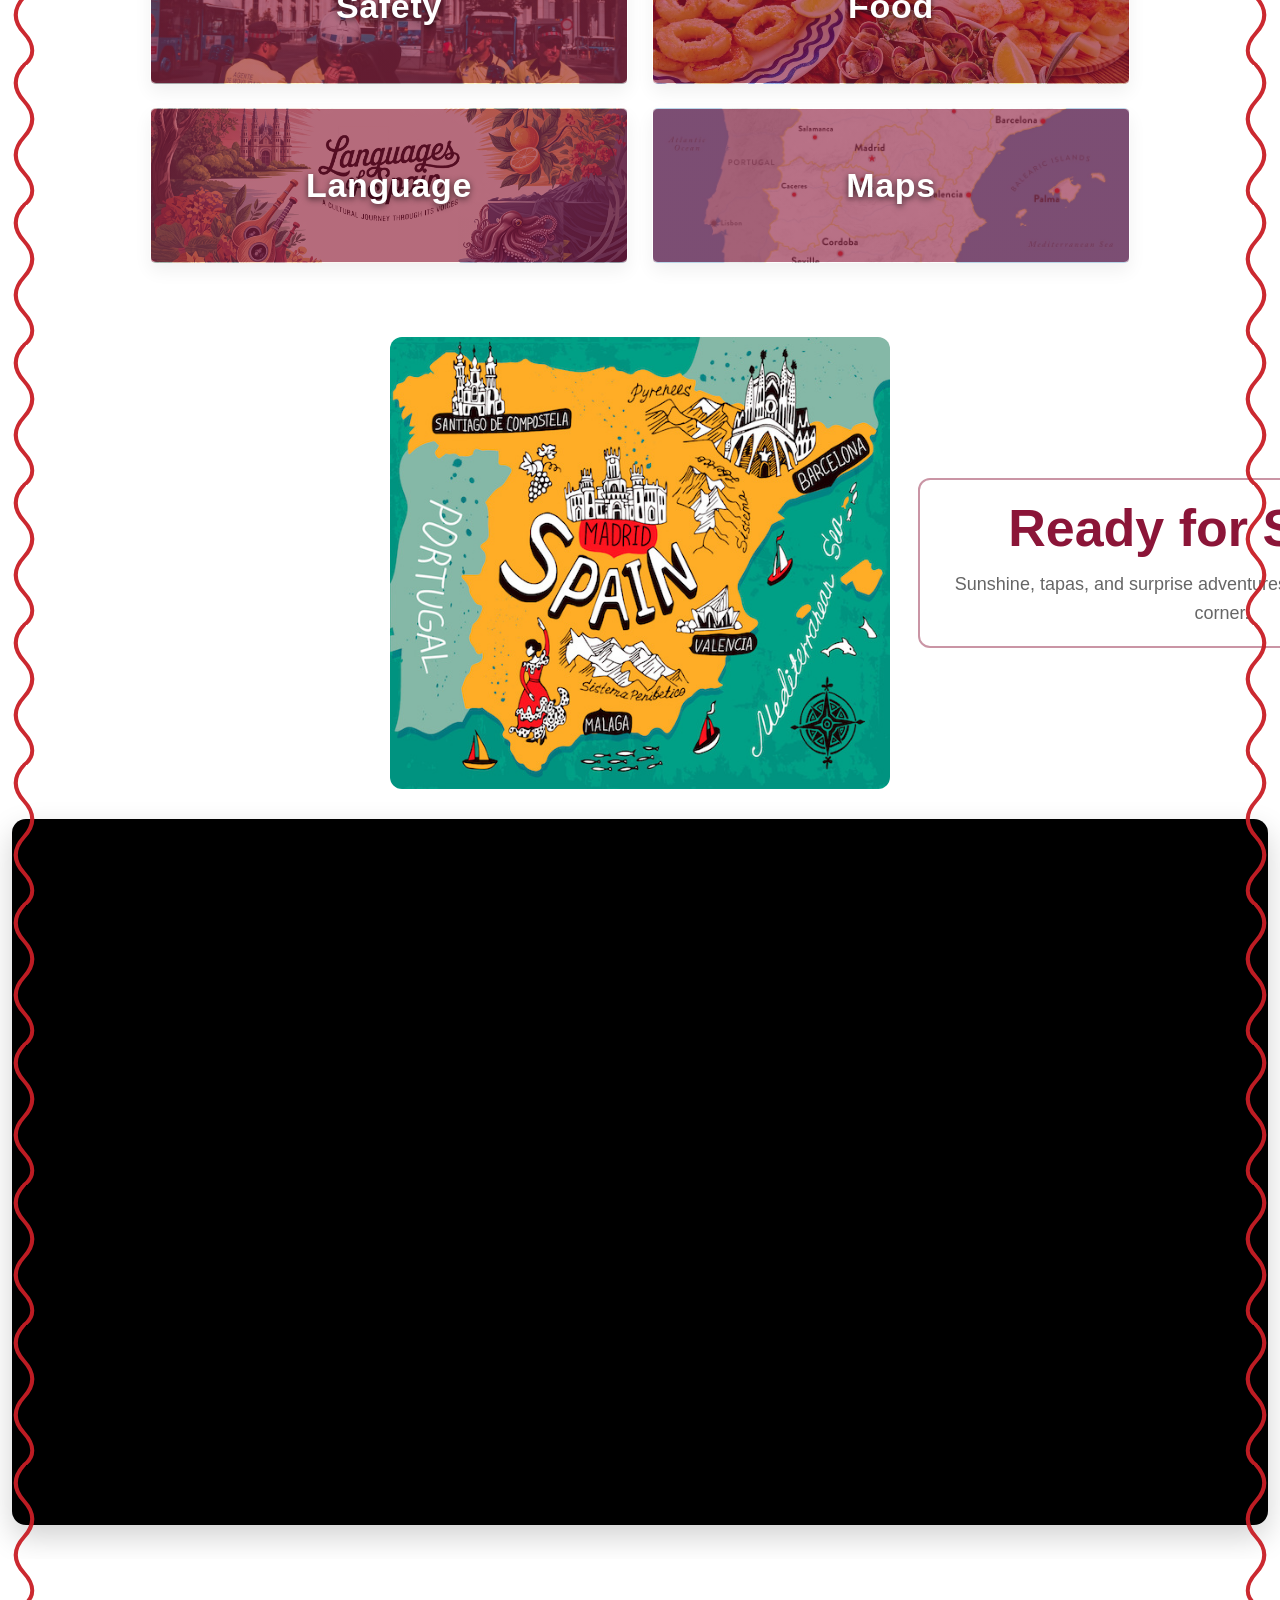
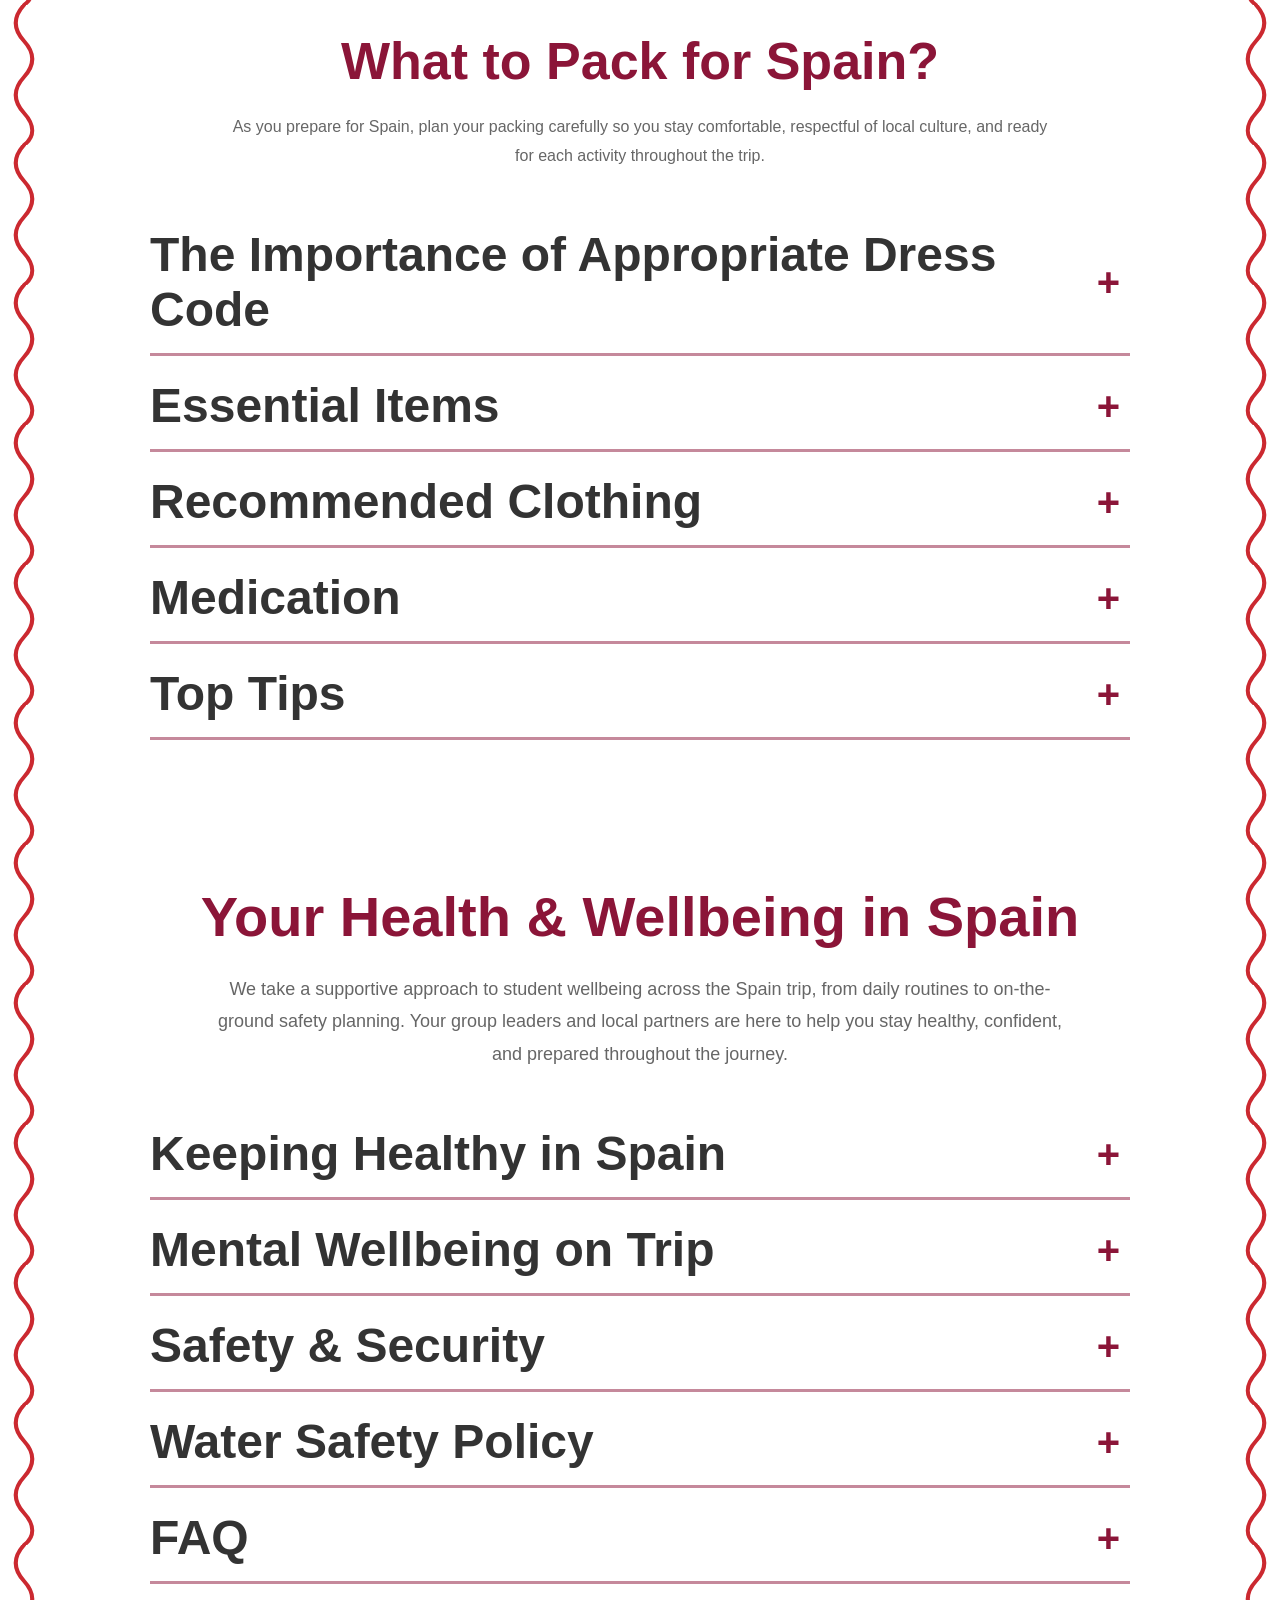
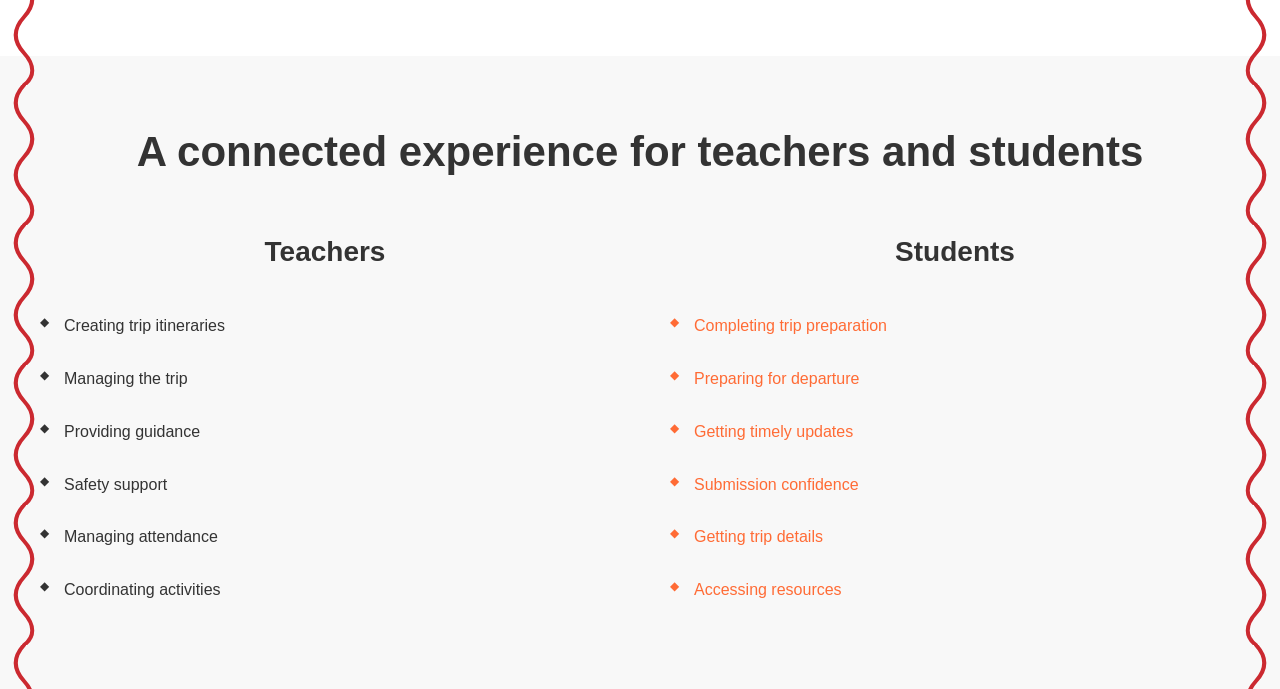
==== commit 0b0b8004: "index.html" ====
--- a/index.html
+++ b/index.html
@@ -6,7 +6,6 @@
     <meta name="viewport" content="width=device-width, initial-scale=1.0">
     <title>Spain Travel Portal - Preview</title>
     <link rel="stylesheet" href="styles.css">
-    <link rel="icon" href="images/11849502.png" type="image/png">
 </head>
 <body class="portal-page public-portal">
     <header class="portal-header">
@@ -115,7 +114,7 @@
                     <button class="sevilla-button dress-code-button popup-trigger" type="button" data-title="Dress Code" data-body="• Workwear – you must wear your work boots trousers/ overalls, PPE for your placement. If your visit is in the summer, then work shorts can be worn&#10;• Outside of work make sure you keep your tops on especially when you are out and about. You can take tops off if you are at the beach.&#10;• If visiting religious buildings make sure that you have your shoulders covered ">Dress Code</button>
                     <button class="sevilla-button safety-button popup-trigger" type="button" data-title="Safety" data-body="Spain has low rates of violent crime, but petty theft such as pickpocketing and bag-snatching occurs in tourist areas, particularly in cities like Barcelona, Madrid, and Seville&#10; To stay safe:&#10; Keep valuables in a secure money belt or inside jacket pocket.&#10;Avoid leaving bags unattended at restaurants, airports, or public transport.&#10;Be aware of scams, including fake police or taxis &#10;Blend in with locals to avoid drawing attention as a tourist." data-emergency="Dial 112 for emergencies anywhere in Spain; 091 for police and 061 for ambulance.">Safety</button>
                     <button class="sevilla-button food-button popup-trigger" type="button" data-title="Food" data-body="Working in small groups is a really good way to make your money go further. Below is a list of example easy meals you can make in your apartments or the hostels. For cooking ideas and simple recipes use the BBC food website."  data-image1="images/food/stir-fry.jpg" data-image2="images/food/pizza.jpg" data-image3="images/food/pesto-pasta.jpg" data-image4="images/food/fajitas.jpg" data-image5="images/food/bolognaise.jpg" data-link="https://www.bbc.co.uk/food/collections/quick_dinner_recipes">Food</button>
-                    <button class="sevilla-button language-button popup-trigger" type="button" data-title="Language" data-body="Spanish key phrases to learn:&#10;• Hello – Hola&#10;• Please – Por favour&#10;• Thank you – Gracias&#10;• Goodbye – Adios&#10;• I want – Yo quiero&#10;• How much – Cuanto cuesta ." data-link="https://www.duolingo.com/course/es/en/Learn-Spanish" data-link-text="Learn Spanish with duolingo">Language</button>
+                    <button class="sevilla-button language-button popup-trigger" type="button" data-title="Language" data-body="Spanish key phrases to learn:&#10;• Hello – Hola&#10;• Please – Por favour&#10;• Thank you – Gracias&#10;• Goodbye – Adios&#10;• I want – Yo quiero&#10;• How much – Cuanto cuesta ." data-link="https://www.duolingo.com/course/es/en/Learn-Spanish" data-link-text="Learn Spanish with duolingo" data-video="https://www.youtube.com/watch?v=DAp_v7EH9AA">Language</button>
                     <button class="sevilla-button maps-button popup-trigger" type="button" data-title="Maps" data-body="Use the shared map pin for check-ins, do not forget to share your location with your teachers and friends">Maps</button>
                 </div>
             </section>
@@ -151,16 +150,23 @@
                     <p class="packing-guide-intro">As you prepare for Spain, plan your packing carefully so you stay comfortable, respectful of local culture, and ready for each activity throughout the trip.</p>
 
                     <details class="packing-item">
+                        <summary>The Importance of Appropriate Dress Code</summary>
+                        <div class="packing-item-content">
+                            <p>Choose modest and practical clothing for school activities and cultural visits. Bring layers so you can adapt from cooler mornings to warmer afternoons.</p>
+                        </div>
+                    </details>
+
+                    <details class="packing-item">
                         <summary>Essential Items</summary>
                         <div class="packing-item-content">
-                            <p>• Toothpaste<br>• Toothbrush<br>• Deodorant<br>• Towels x2 (one for beach one for shower)<br>• Suncream and after-sun<br>• Shampoo and conditioner<br>• Shower gel/wash<br>• Mosquito repellent and afterbite<br>• Brush/comb<br>• Face wash<br>• Personal products<br>• Medication </p>
+                            <p>Pack passport copy, refillable water bottle, power adapter, sunscreen, and a small day bag for daily excursions.</p>
                         </div>
                     </details>
 
                     <details class="packing-item">
                         <summary>Recommended Clothing</summary>
                         <div class="packing-item-content">
-                            <p>• Underwear<br>• Socks<br>• Work clothes<br>• Shorts (depending on the time of year)<br>• Tops (bring a variety depending on the time of year you are travelling)<br>• Bottoms<br>• Sleepwear<br>• Jumpers/hoodies (depending on the time of the year)<br>• Jacket<br>• Swimwear<br>• Hat<br>• Trainers<br>• Sliders/flip-flops </p>
+                            <p>Bring breathable tops, comfortable walking shoes, light jacket, and weather-appropriate layers for city exploration.</p>
                         </div>
                     </details>
 
@@ -168,13 +174,6 @@
                         <summary>Medication</summary>
                         <div class="packing-item-content">
                             <p>Carry prescribed medication in original packaging and keep a copy of medical details and emergency contacts with you.</p>
-                        </div>
-                    </details>
-
-                    <details class="packing-item">
-                        <summary>Other</summary>
-                        <div class="packing-item-content">
-                            <p>• Adapters<br>• Chargers<br>• Notepad<br>• Pens<br>• Laptop/iPad (if required) at own risk<br>• Sunglasses<br>• Additional Euros<br>• Passport<br>• GHIC card<br>• Work equipment (if required)<br>• Padlock for case<br>• Headphones </p>
                         </div>
                     </details>
 
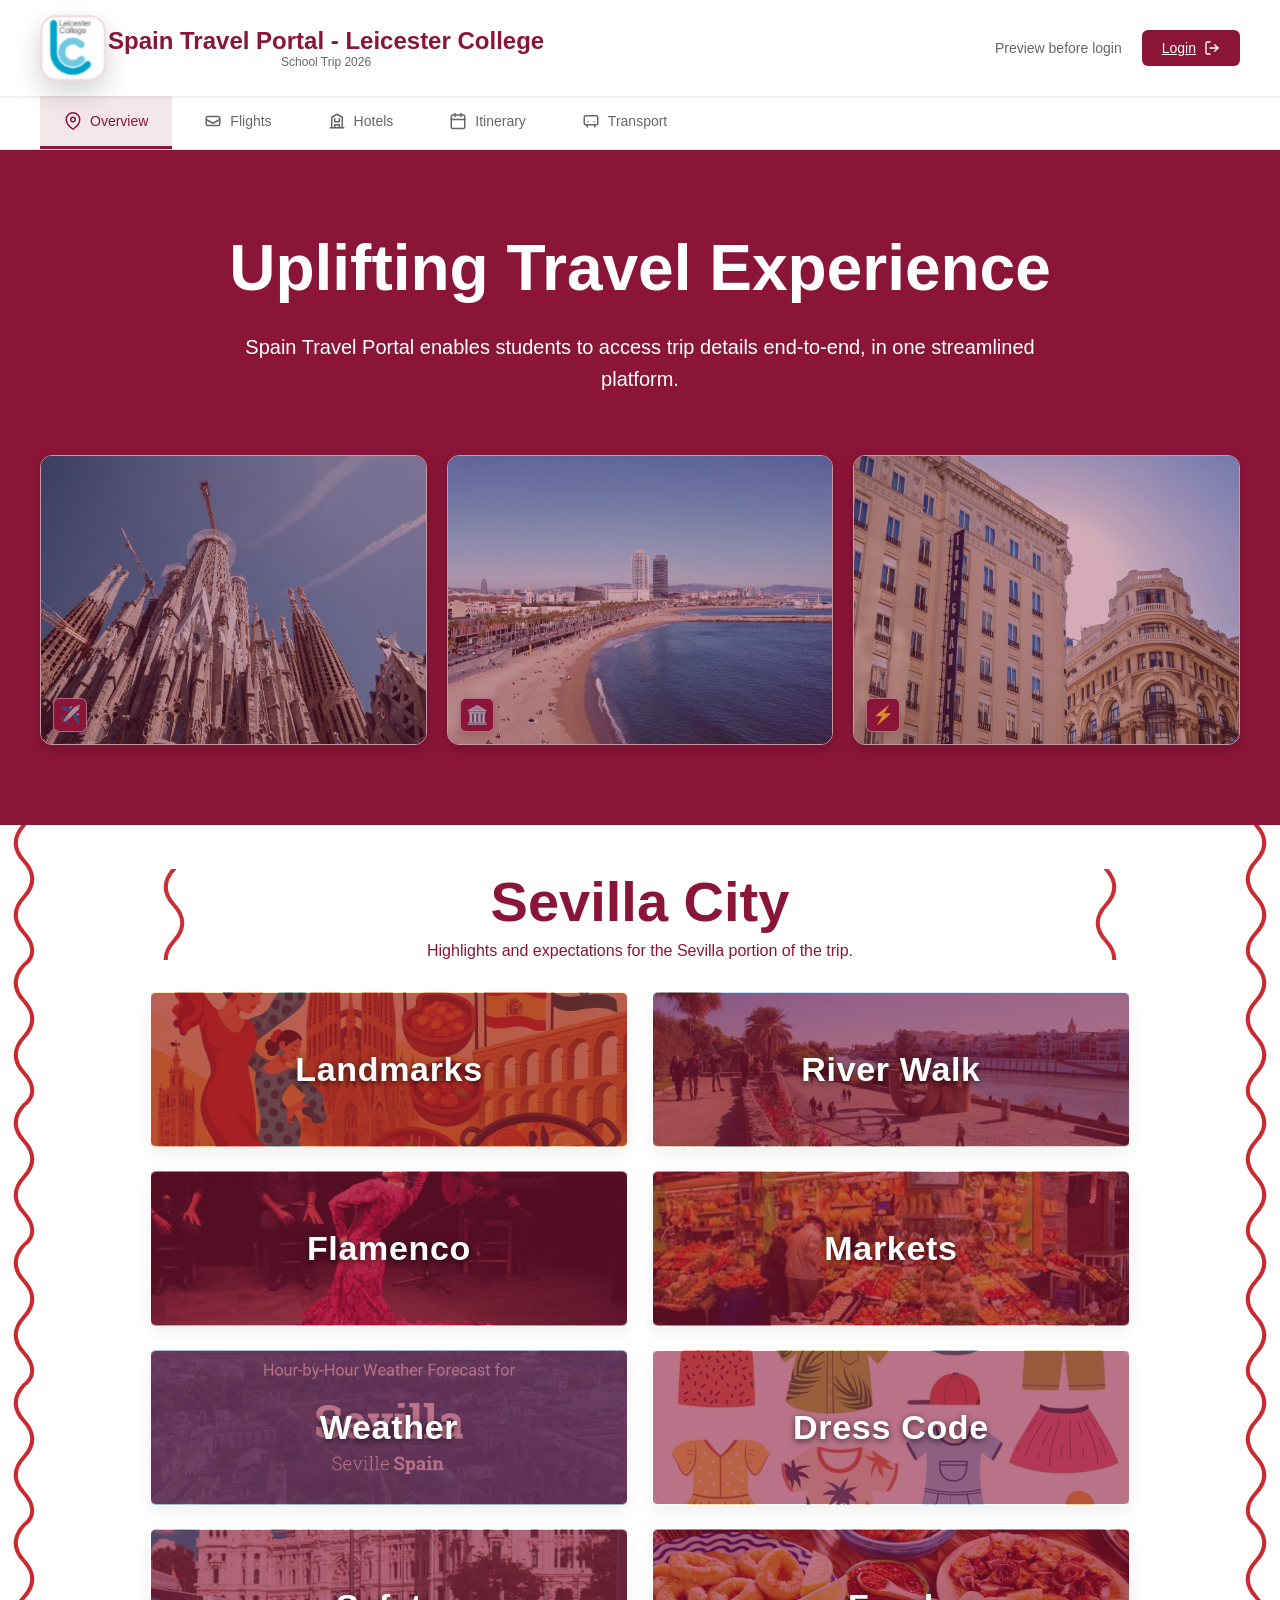
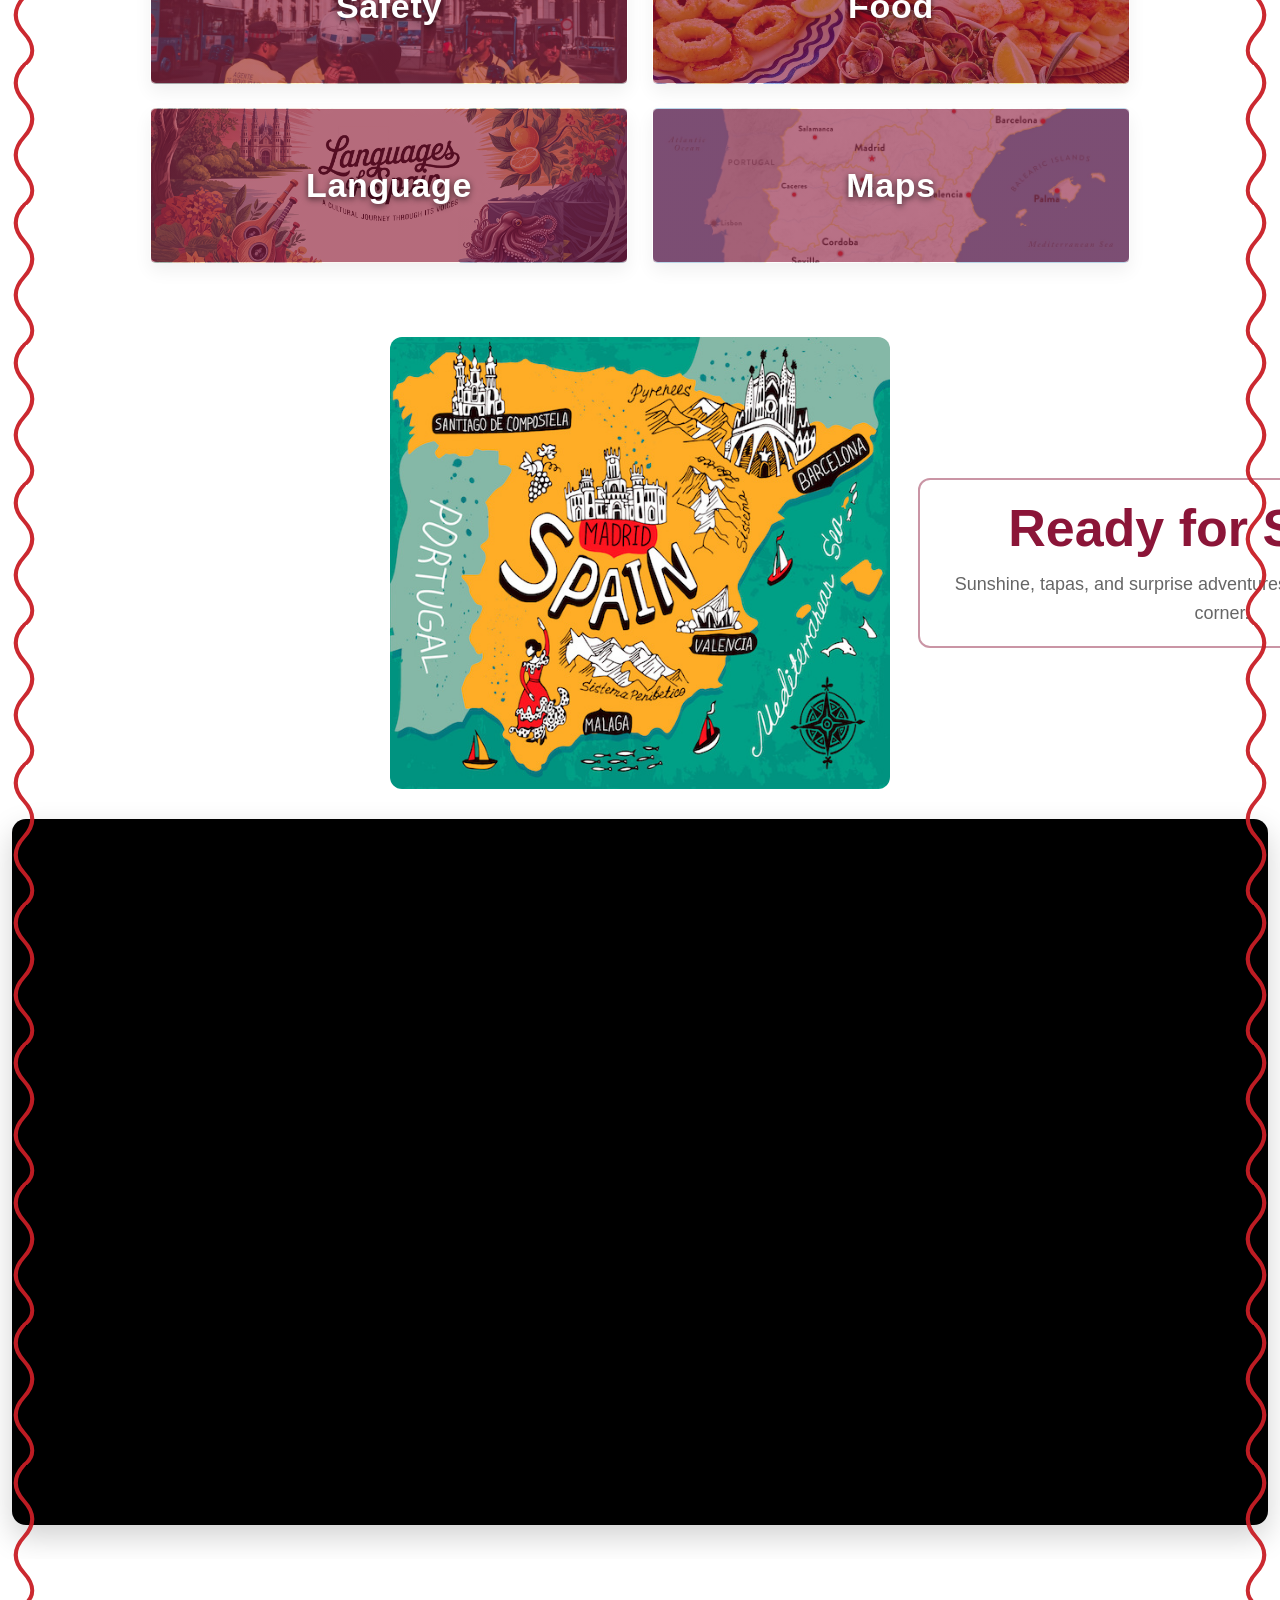
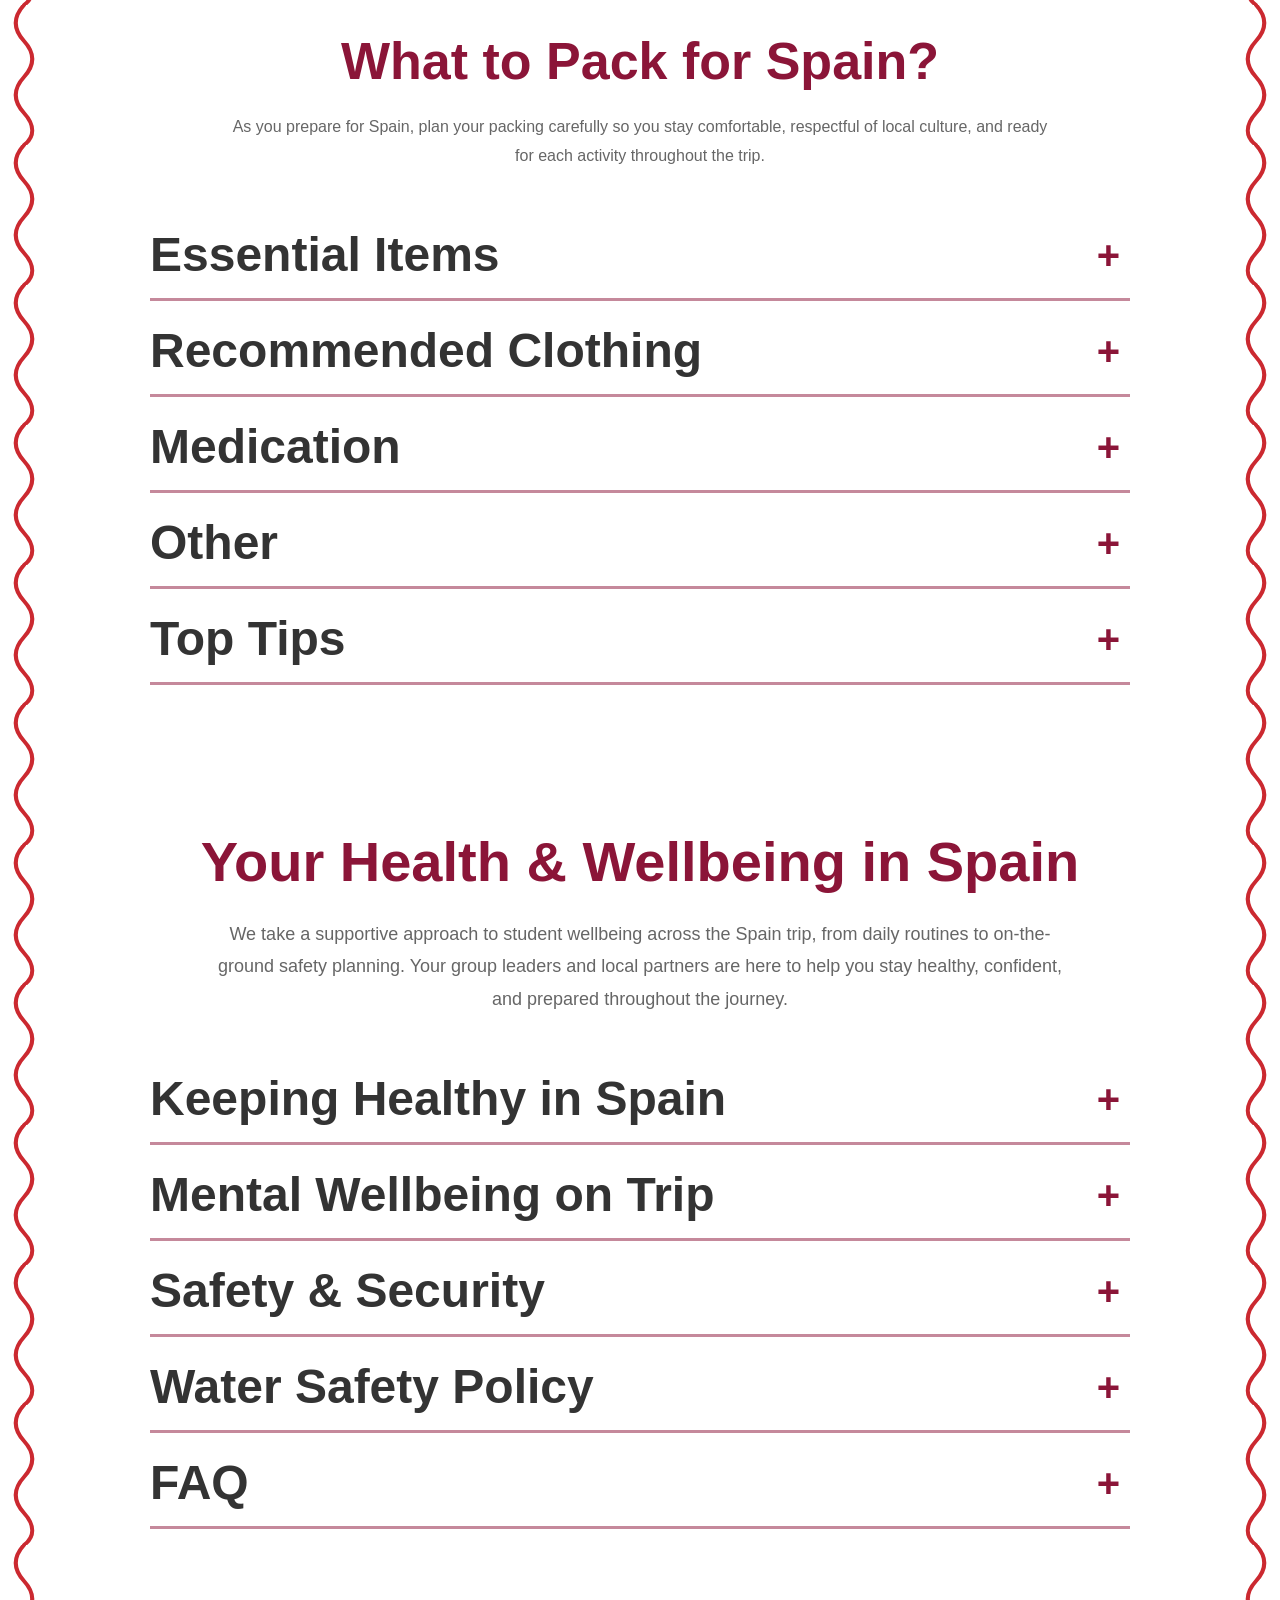
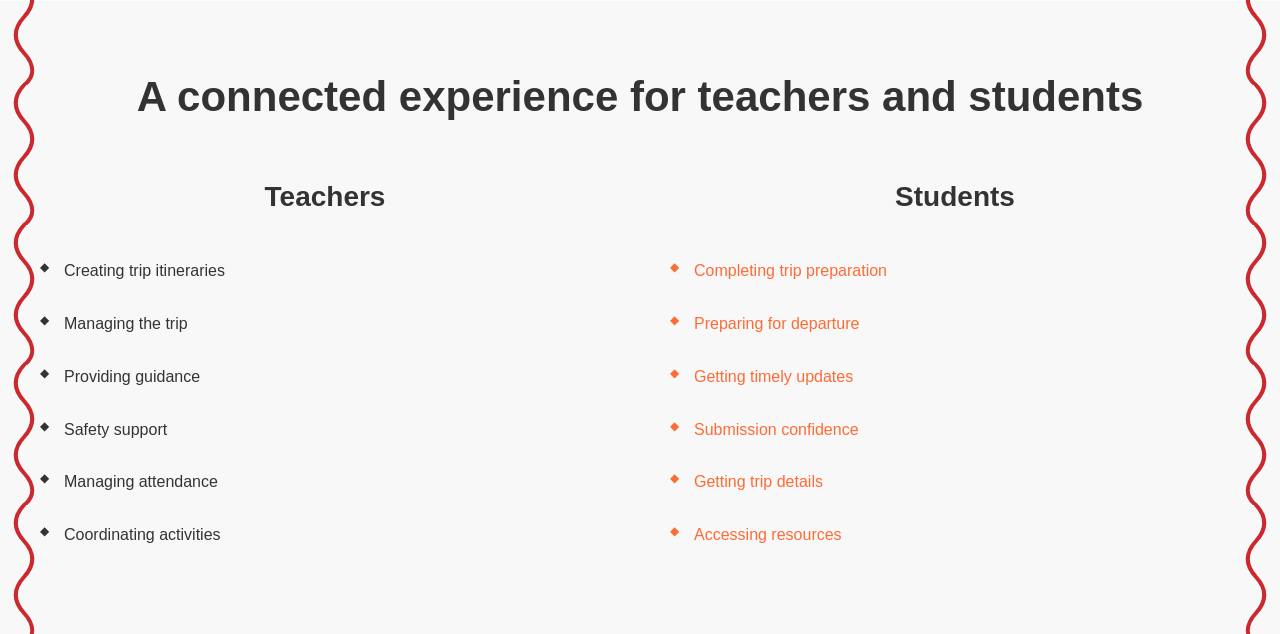
==== commit 415ec2d0: "pit Merge branch 'main' of https://github.com/184ladno/gvrdgd" ====
--- a/index.html
+++ b/index.html
@@ -6,6 +6,7 @@
     <meta name="viewport" content="width=device-width, initial-scale=1.0">
     <title>Spain Travel Portal - Preview</title>
     <link rel="stylesheet" href="styles.css">
+    <link rel="icon" href="images/11849502.png" type="image/png">
 </head>
 <body class="portal-page public-portal">
     <header class="portal-header">
@@ -150,23 +151,16 @@
                     <p class="packing-guide-intro">As you prepare for Spain, plan your packing carefully so you stay comfortable, respectful of local culture, and ready for each activity throughout the trip.</p>
 
                     <details class="packing-item">
-                        <summary>The Importance of Appropriate Dress Code</summary>
-                        <div class="packing-item-content">
-                            <p>Choose modest and practical clothing for school activities and cultural visits. Bring layers so you can adapt from cooler mornings to warmer afternoons.</p>
-                        </div>
-                    </details>
-
-                    <details class="packing-item">
                         <summary>Essential Items</summary>
                         <div class="packing-item-content">
-                            <p>Pack passport copy, refillable water bottle, power adapter, sunscreen, and a small day bag for daily excursions.</p>
+                            <p>• Toothpaste<br>• Toothbrush<br>• Deodorant<br>• Towels x2 (one for beach one for shower)<br>• Suncream and after-sun<br>• Shampoo and conditioner<br>• Shower gel/wash<br>• Mosquito repellent and afterbite<br>• Brush/comb<br>• Face wash<br>• Personal products<br>• Medication </p>
                         </div>
                     </details>
 
                     <details class="packing-item">
                         <summary>Recommended Clothing</summary>
                         <div class="packing-item-content">
-                            <p>Bring breathable tops, comfortable walking shoes, light jacket, and weather-appropriate layers for city exploration.</p>
+                            <p>• Underwear<br>• Socks<br>• Work clothes<br>• Shorts (depending on the time of year)<br>• Tops (bring a variety depending on the time of year you are travelling)<br>• Bottoms<br>• Sleepwear<br>• Jumpers/hoodies (depending on the time of the year)<br>• Jacket<br>• Swimwear<br>• Hat<br>• Trainers<br>• Sliders/flip-flops </p>
                         </div>
                     </details>
 
@@ -174,6 +168,13 @@
                         <summary>Medication</summary>
                         <div class="packing-item-content">
                             <p>Carry prescribed medication in original packaging and keep a copy of medical details and emergency contacts with you.</p>
+                        </div>
+                    </details>
+
+                    <details class="packing-item">
+                        <summary>Other</summary>
+                        <div class="packing-item-content">
+                            <p>• Adapters<br>• Chargers<br>• Notepad<br>• Pens<br>• Laptop/iPad (if required) at own risk<br>• Sunglasses<br>• Additional Euros<br>• Passport<br>• GHIC card<br>• Work equipment (if required)<br>• Padlock for case<br>• Headphones </p>
                         </div>
                     </details>
 
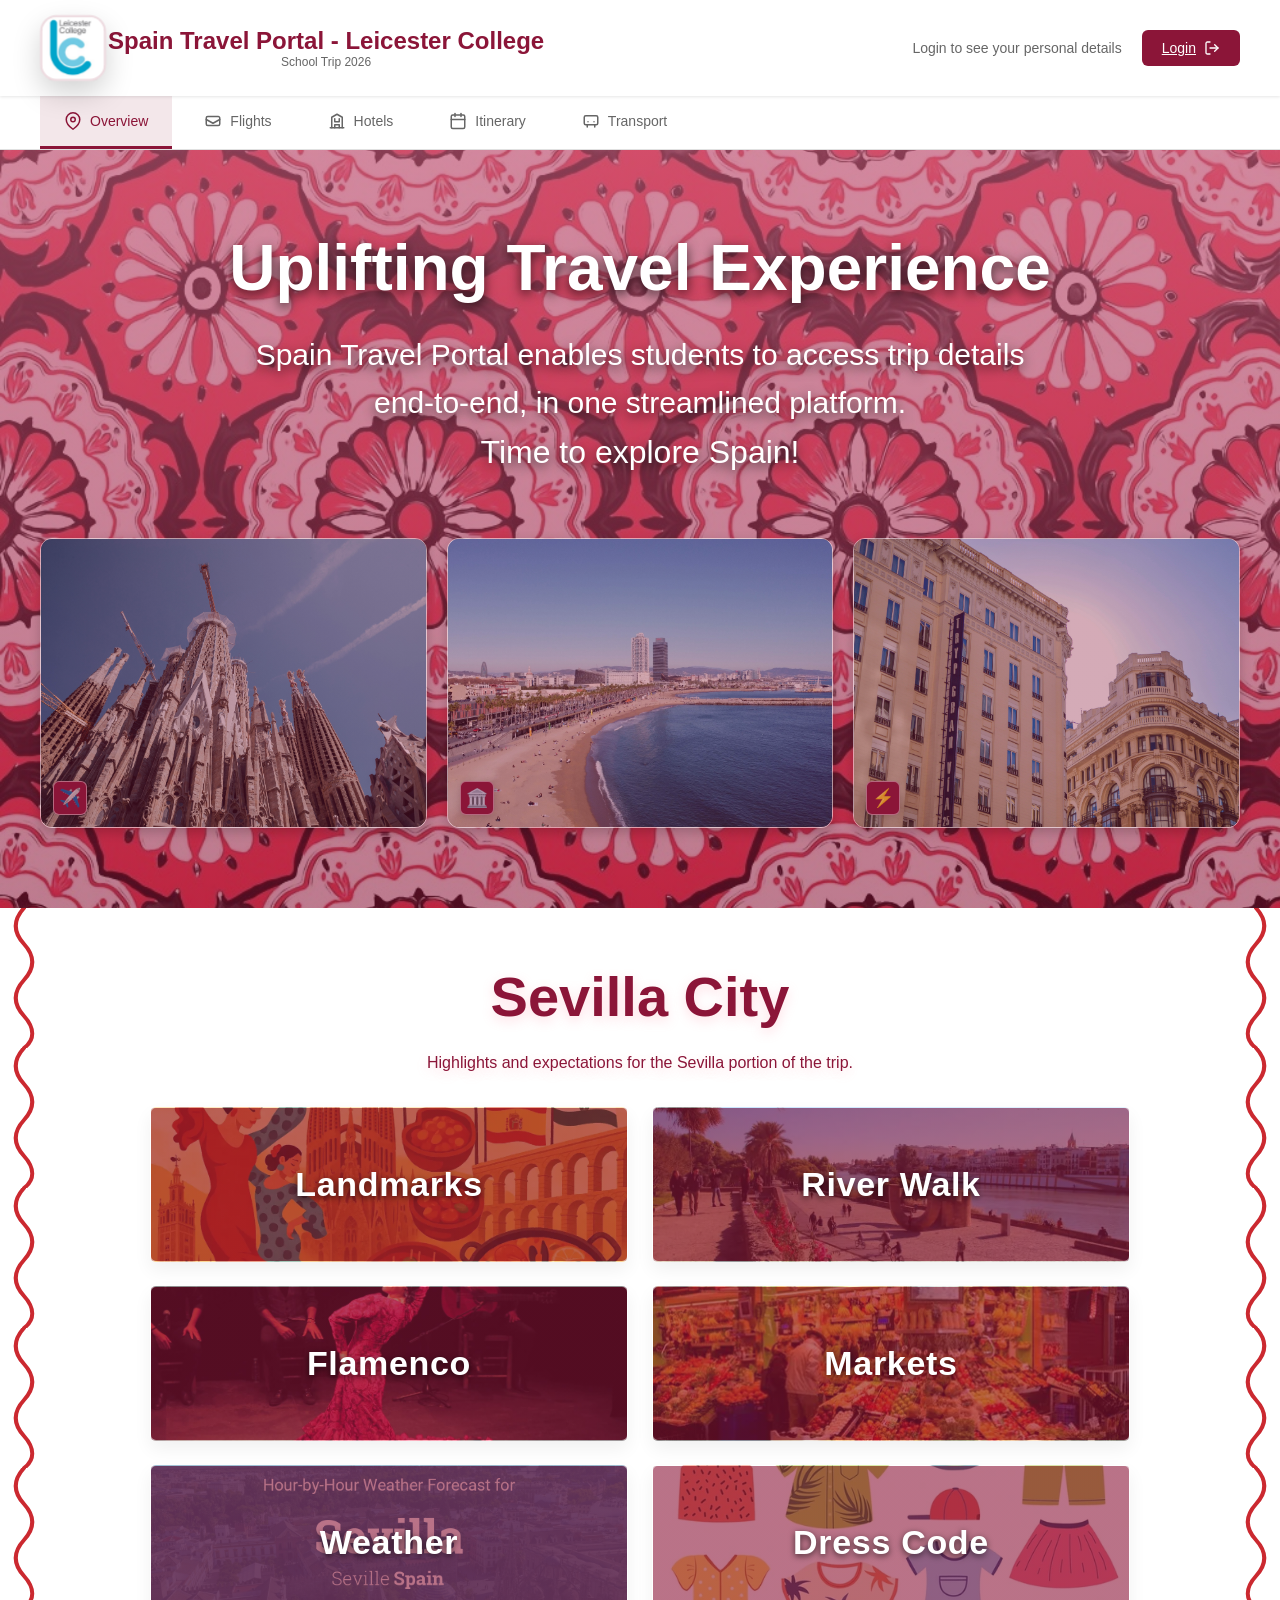
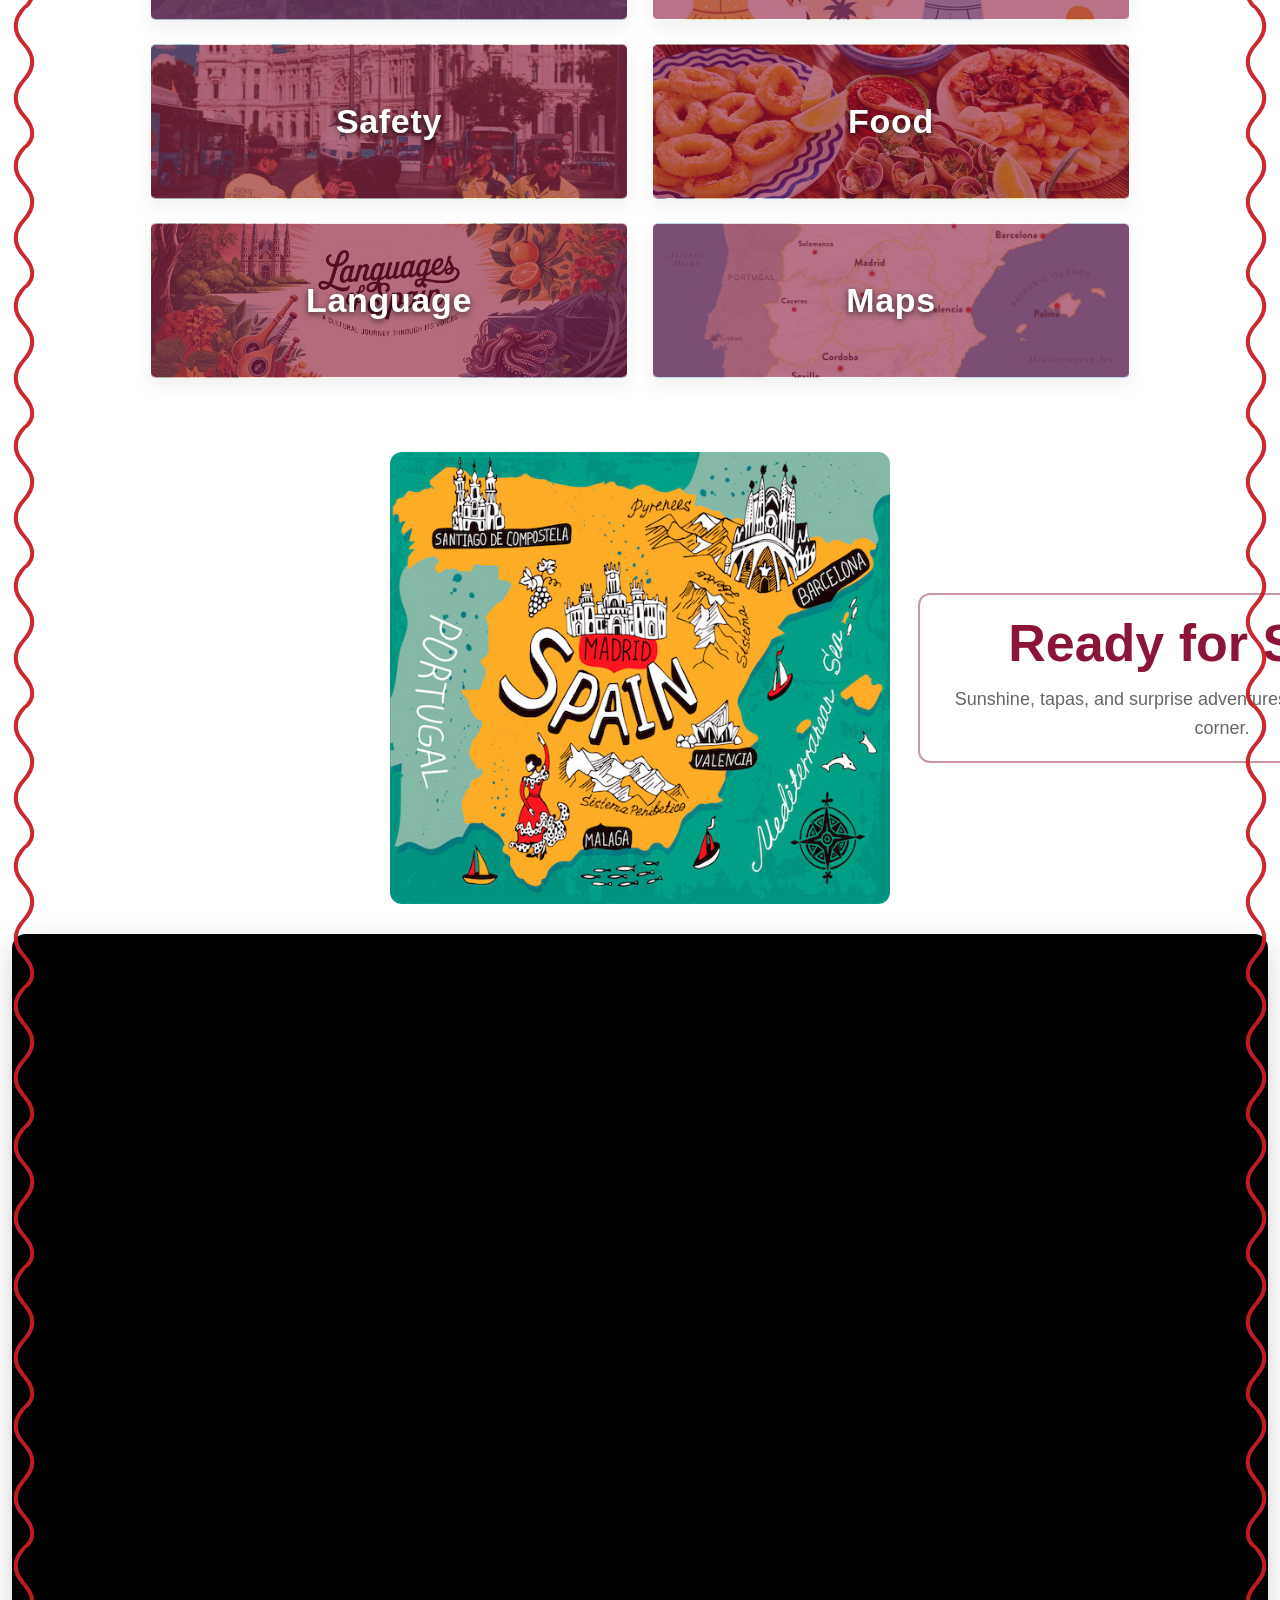
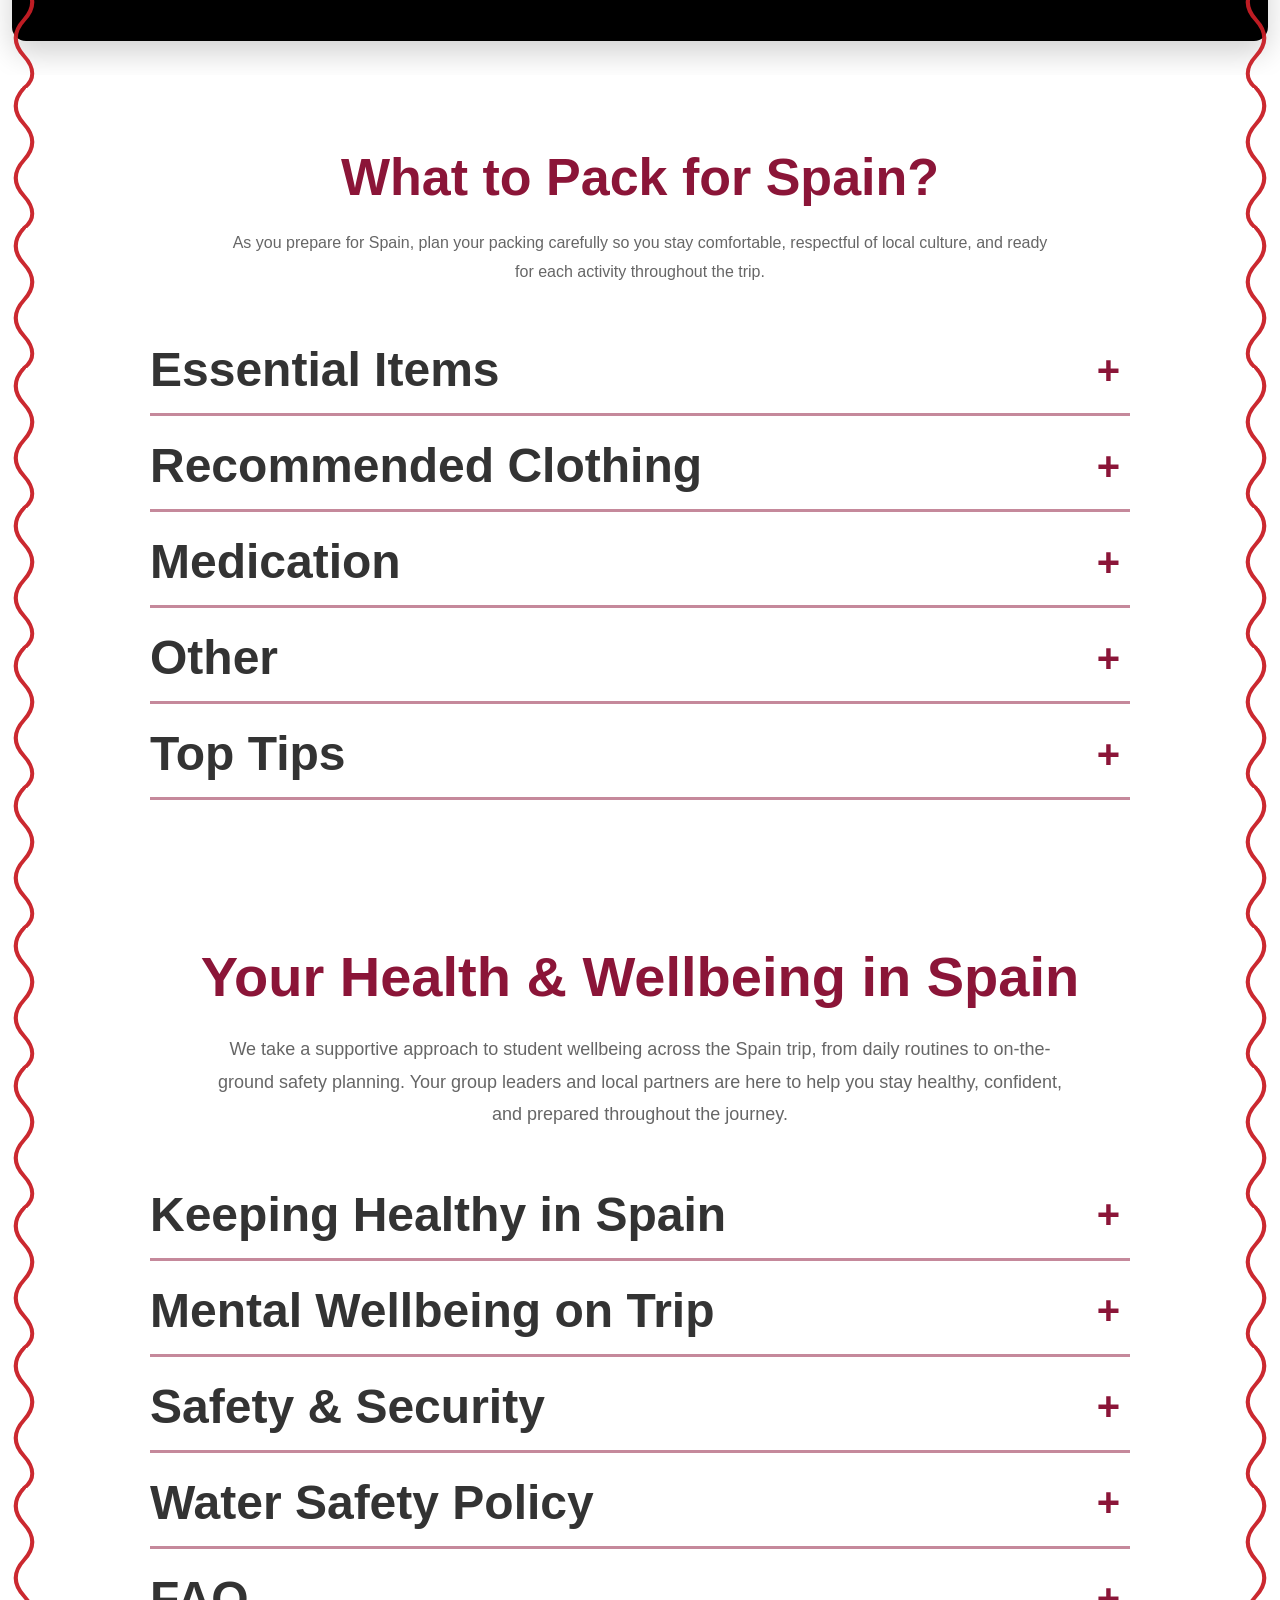
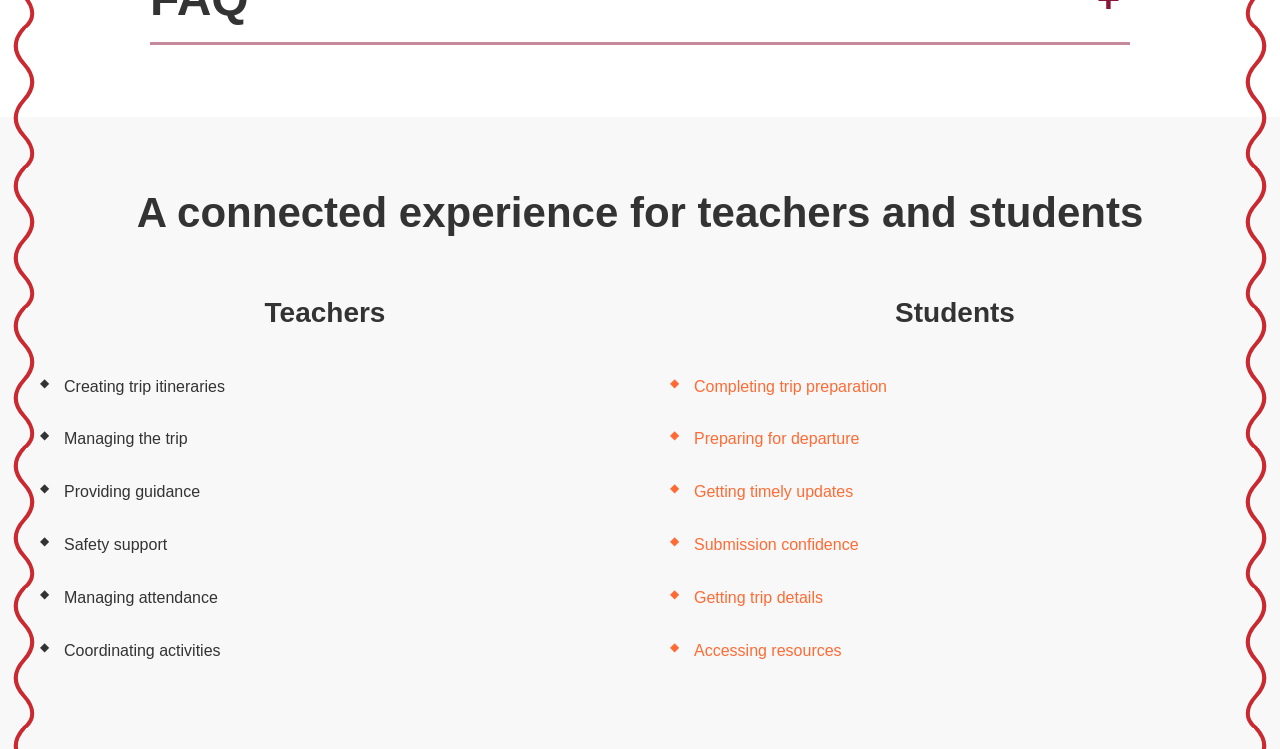
==== commit c94879d8: "styles.css" ====
--- a/index.html
+++ b/index.html
@@ -20,7 +20,7 @@
             </div>
         </div>
         <div class="header-right">
-            <span class="welcome-text">Preview before login</span>
+            <span class="welcome-text">Login to see your personal details</span>
             <a class="logout-button" href="login.html">
                 Login
                 <svg viewBox="0 0 24 24" fill="none" xmlns="http://www.w3.org/2000/svg">
@@ -83,6 +83,7 @@
                 <div class="hero-content">
                     <h1 class="hero-title">Uplifting Travel Experience</h1>
                     <p class="hero-subtitle">Spain Travel Portal enables students to access trip details end-to-end, in one streamlined platform.</p>
+                    <p class="hero-text">Time to explore Spain!</p>
                 </div>
 
                 <div class="image-grid">
--- a/styles.css
+++ b/styles.css
@@ -154,8 +154,8 @@
 /* Login Page Styles */
 .login-page {
     min-height: 100vh;
-    background-color: #f8f8f8;
-    background-image: url('images/connected-bg.jpg');
+    background-color: #f3c0c0;
+    background-image: linear-gradient(rgba(192, 85, 117, 0.7), rgba(139, 21, 56, 0.562)),url('images/bg\,f8f8f8-flat\,750x\,075\,f-pad\,750x1000\,f8f8f8.u2.jpg');
     background-size: cover;
     background-position: center;
     background-repeat: no-repeat;
@@ -165,6 +165,7 @@
     padding: 20px;
     position: relative;
     overflow: hidden;
+    opacity: 0.95;
 }
 
 .landing-page {
@@ -213,11 +214,13 @@
     display: flex;
     justify-content: center;
     padding: 80px 20px 100px;
-    background: #ffffff;
-}
+    background: rgba(179, 78, 95, 0.753);
+    border-radius: 16px;
+}
+
 
 .login-card {
-    background: #ffffff;
+    background: rgb(255, 243, 245);
     backdrop-filter: blur(10px);
     border: 1px solid rgba(139, 21, 56, 0.2);
     border-radius: 16px;
@@ -554,7 +557,7 @@
 /* Hero Section */
 .hero-section {
     background-color: #8B1538;
-    background-image: linear-gradient(rgba(139, 21, 56, 0.35), rgba(139, 21, 56, 0.35)), url('images/connected-bg.jpg');
+    background-image:linear-gradient(rgba(192, 85, 117, 0.7), rgba(139, 21, 56, 0.562)), url('images/bg\,f8f8f8-flat\,750x\,075\,f-pad\,750x1000\,f8f8f8.u2\ copy.jpg');
     background-size: cover;
     background-position: center;
     background-repeat: no-repeat;
@@ -600,17 +603,32 @@
     margin-bottom: 24px;
     line-height: 1.2;
     animation: fadeIn 1s ease-out;
+    color: white;
+    text-shadow: 0 4px 12px rgba(0, 0, 0, 0.7);
 }
 
 .hero-subtitle {
-    font-size: 20px;
+    font-size: 30px;
     line-height: 1.6;
     max-width: 800px;
     margin: 0 auto;
     opacity: 0.95;
     animation: fadeIn 1s ease-out 0.2s both;
-}
-
+    color: white;
+    text-shadow: 0 4px 12px rgba(0, 0, 0, 0.7);
+}
+
+.hero-text {
+    font-size: 32px;
+    line-height: 1.6;
+    max-width: 800px;
+    margin: 0 auto;
+    opacity: 0.95;
+    animation: fadeIn 1s ease-out 0.2s both;
+    color:white;
+    color: white;
+    text-shadow: 0 4px 12px rgba(0, 0, 0, 0.7);
+}
 .hero-cta {
     display: inline-flex;
     align-items: center;
@@ -867,6 +885,10 @@
     position: relative;
     padding-left: 56px;
     padding-right: 56px;
+    line-height: 1.6;
+    color: white;
+    text-shadow: 0 4px 12px rgba(255, 147, 165, 0.3);
+}
 }
 
 .sevilla-section .page-header::before,
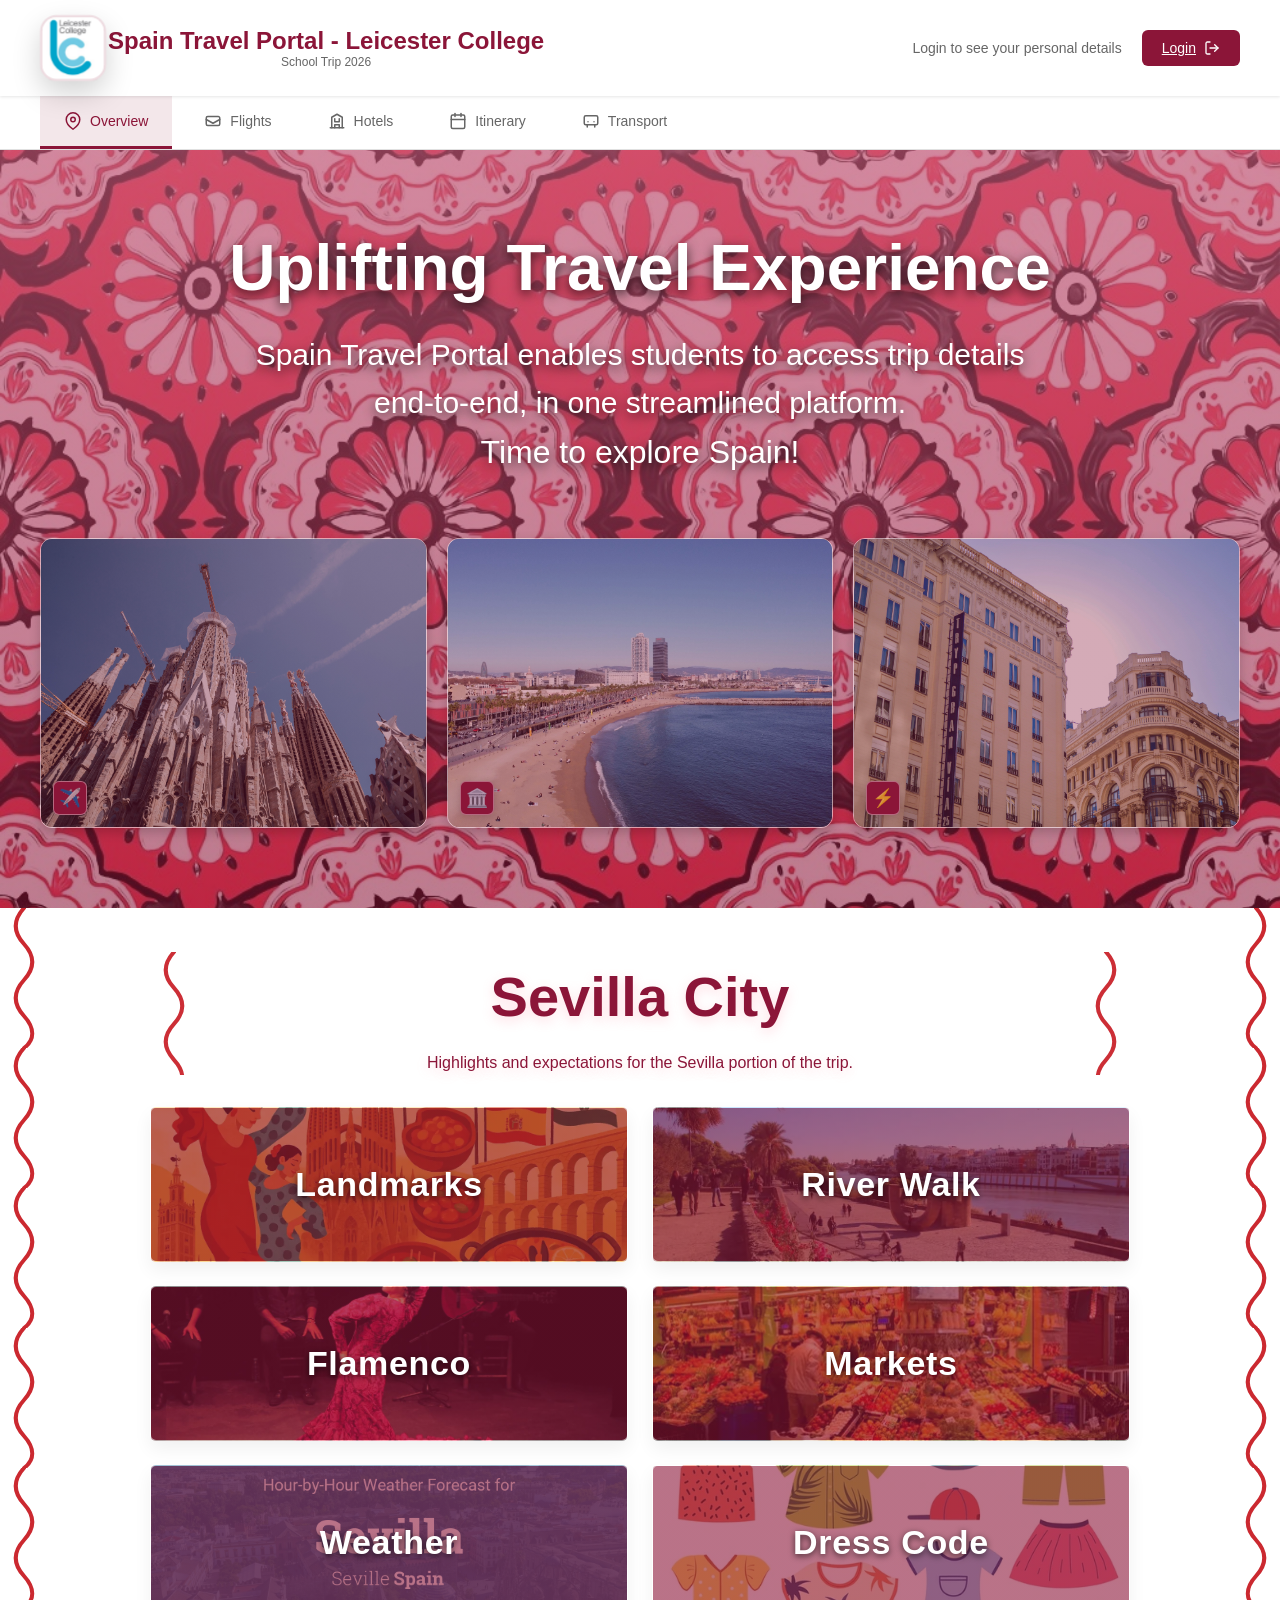
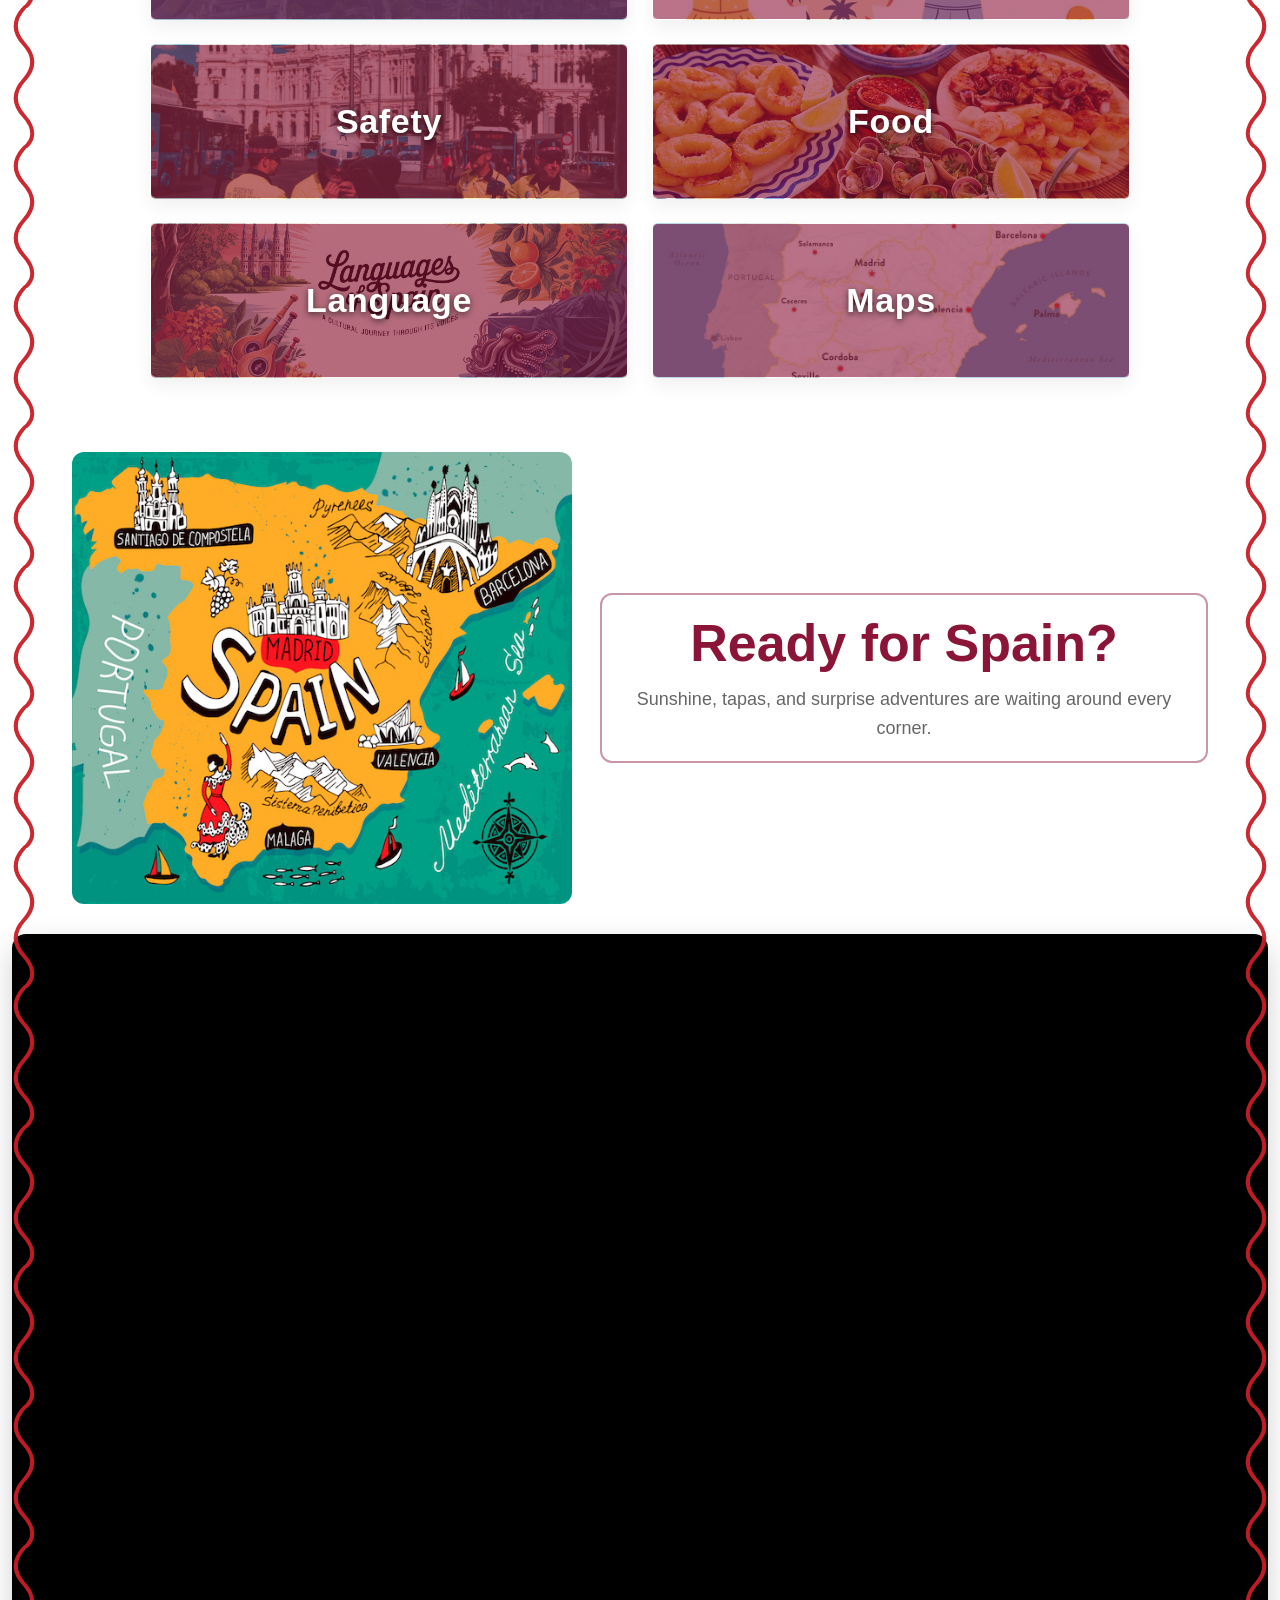
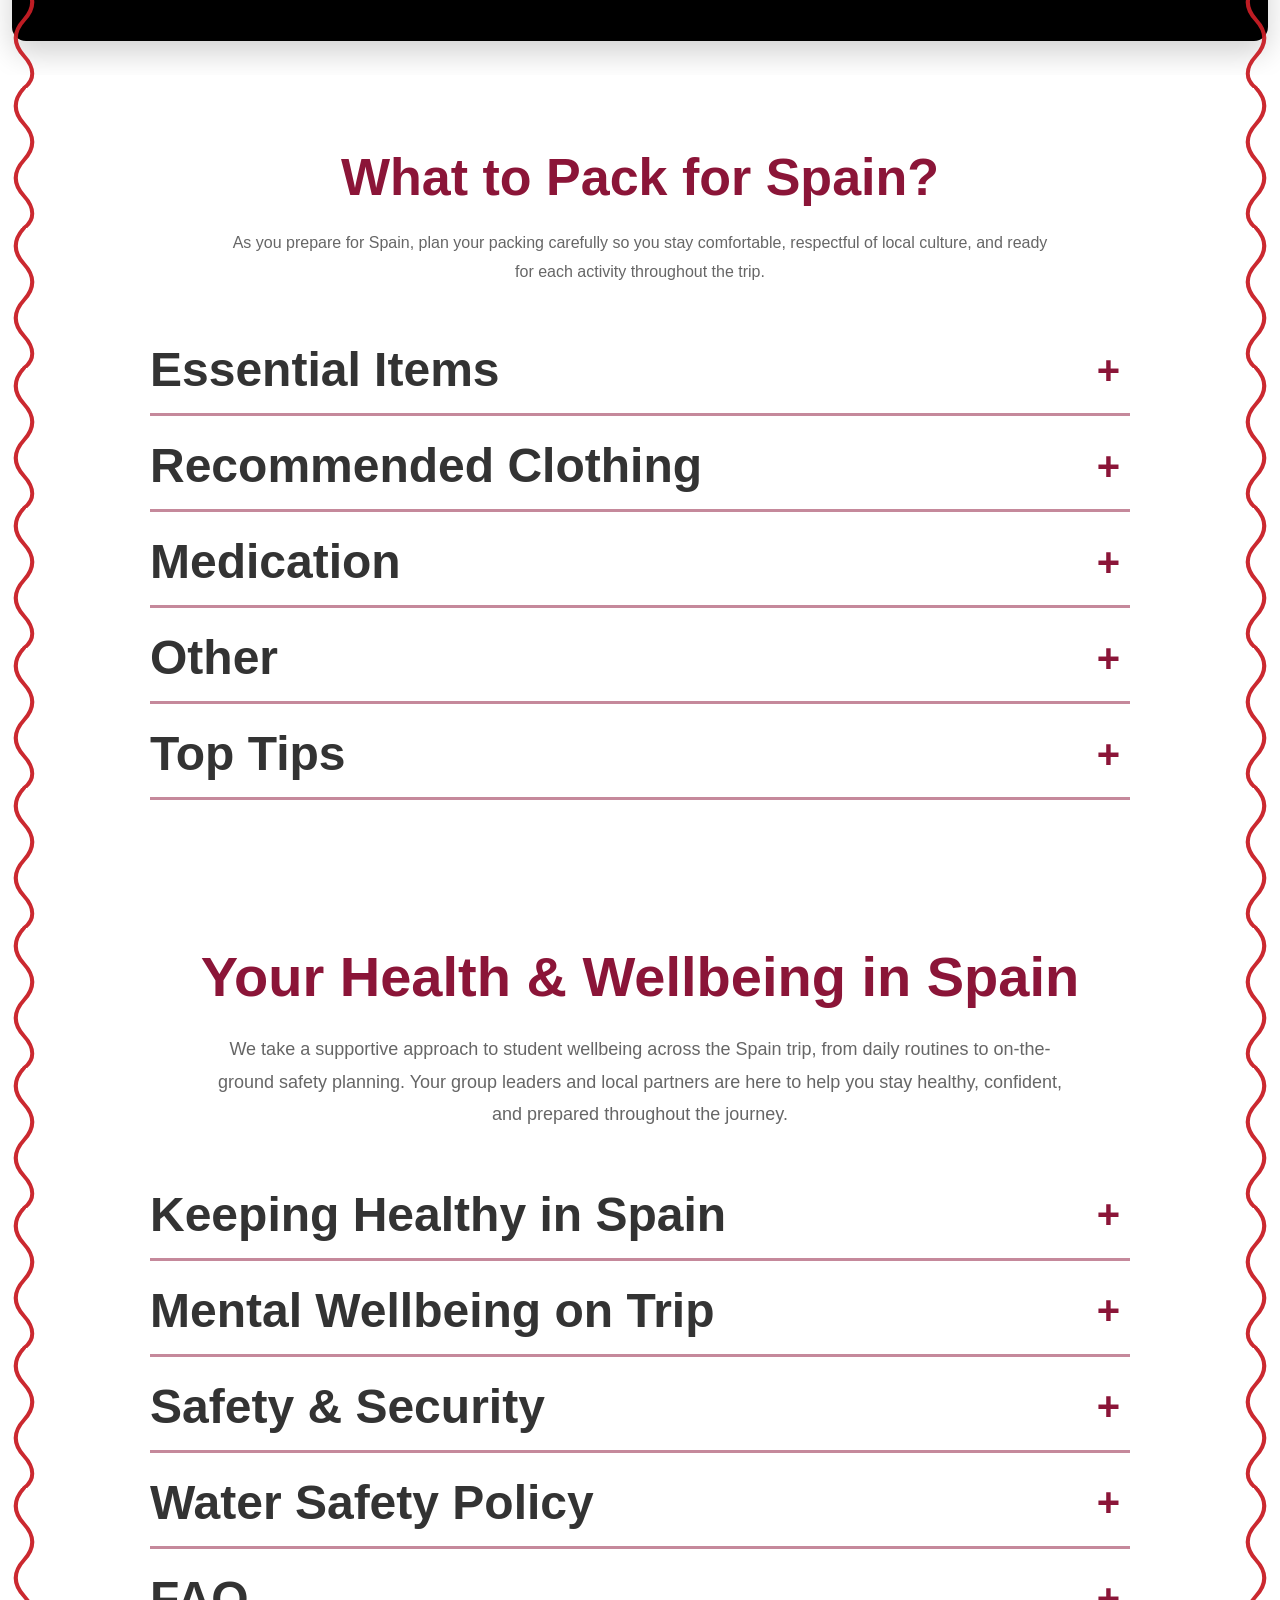
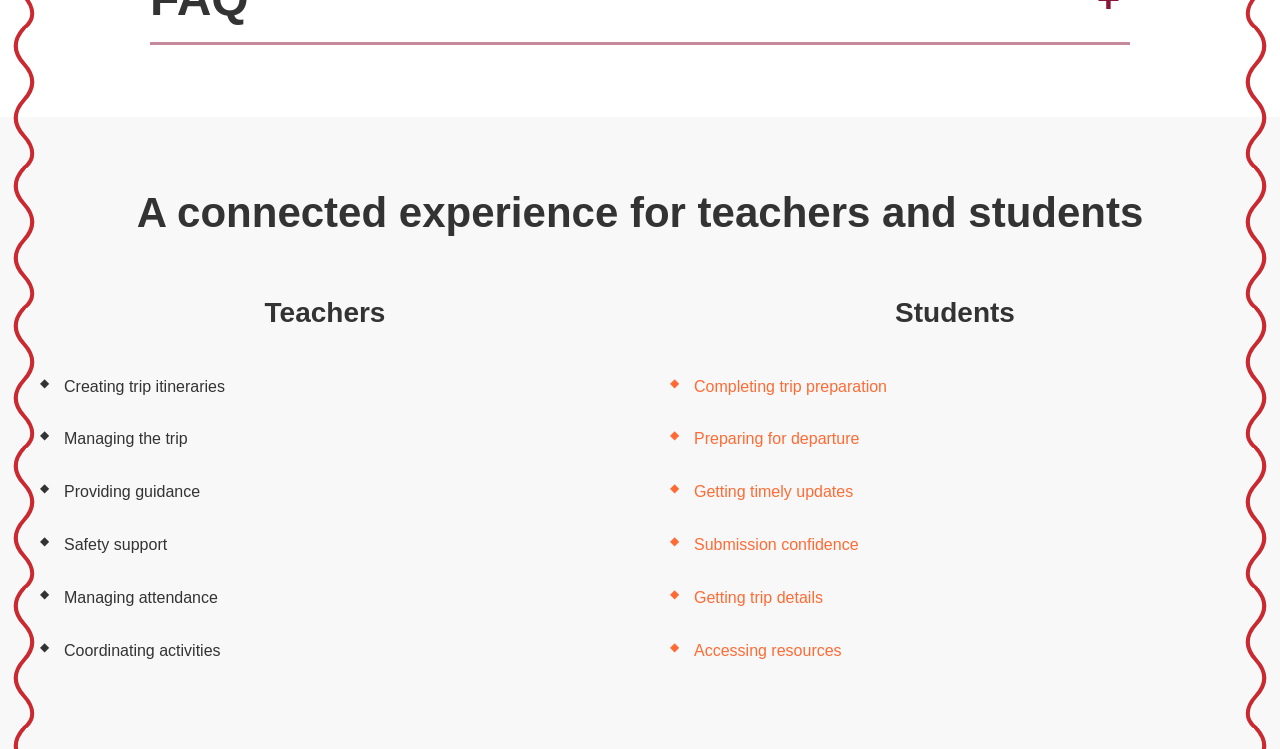
==== commit d2e46f7a: "index.html" ====
--- a/index.html
+++ b/index.html
@@ -168,7 +168,7 @@
                     <details class="packing-item">
                         <summary>Medication</summary>
                         <div class="packing-item-content">
-                            <p>Carry prescribed medication in original packaging and keep a copy of medical details and emergency contacts with you.</p>
+                            <p>Carry prescribed medication in original packaging and keep a copy of medical details and emergency contacts with you. More information upon login</p>
                         </div>
                     </details>
 
--- a/styles.css
+++ b/styles.css
@@ -774,6 +774,11 @@
     pointer-events: auto;
 }
 
+.popup-card {
+    max-height: 80vh;
+    overflow-y: auto;
+}
+
 .popup-backdrop {
     position: absolute;
     inset: 0;
@@ -889,7 +894,6 @@
     color: white;
     text-shadow: 0 4px 12px rgba(255, 147, 165, 0.3);
 }
-}
 
 .sevilla-section .page-header::before,
 .sevilla-section .page-header::after {
@@ -1108,7 +1112,7 @@
     align-items: center;
     gap: 28px;
     position: relative;
-    left: 350px;
+    justify-content: center;
 }
 
 .ready-spain-image {
